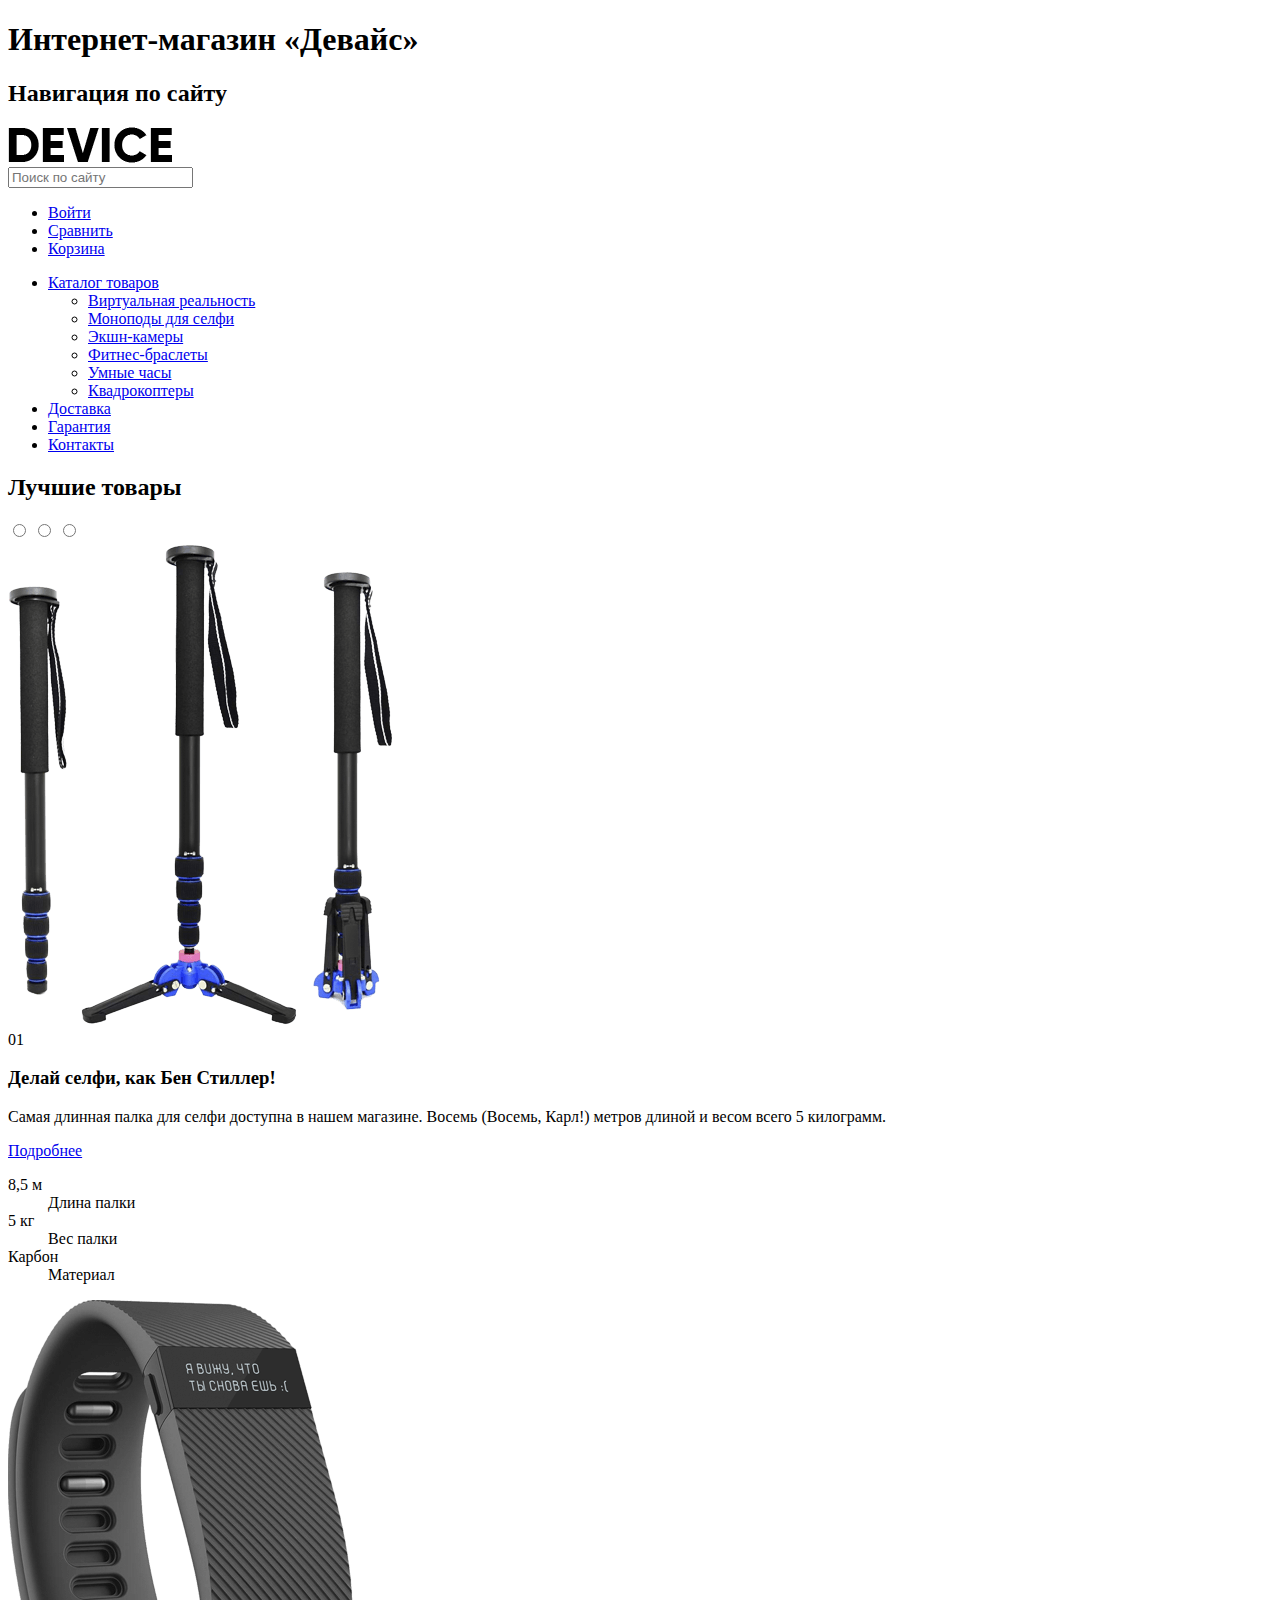
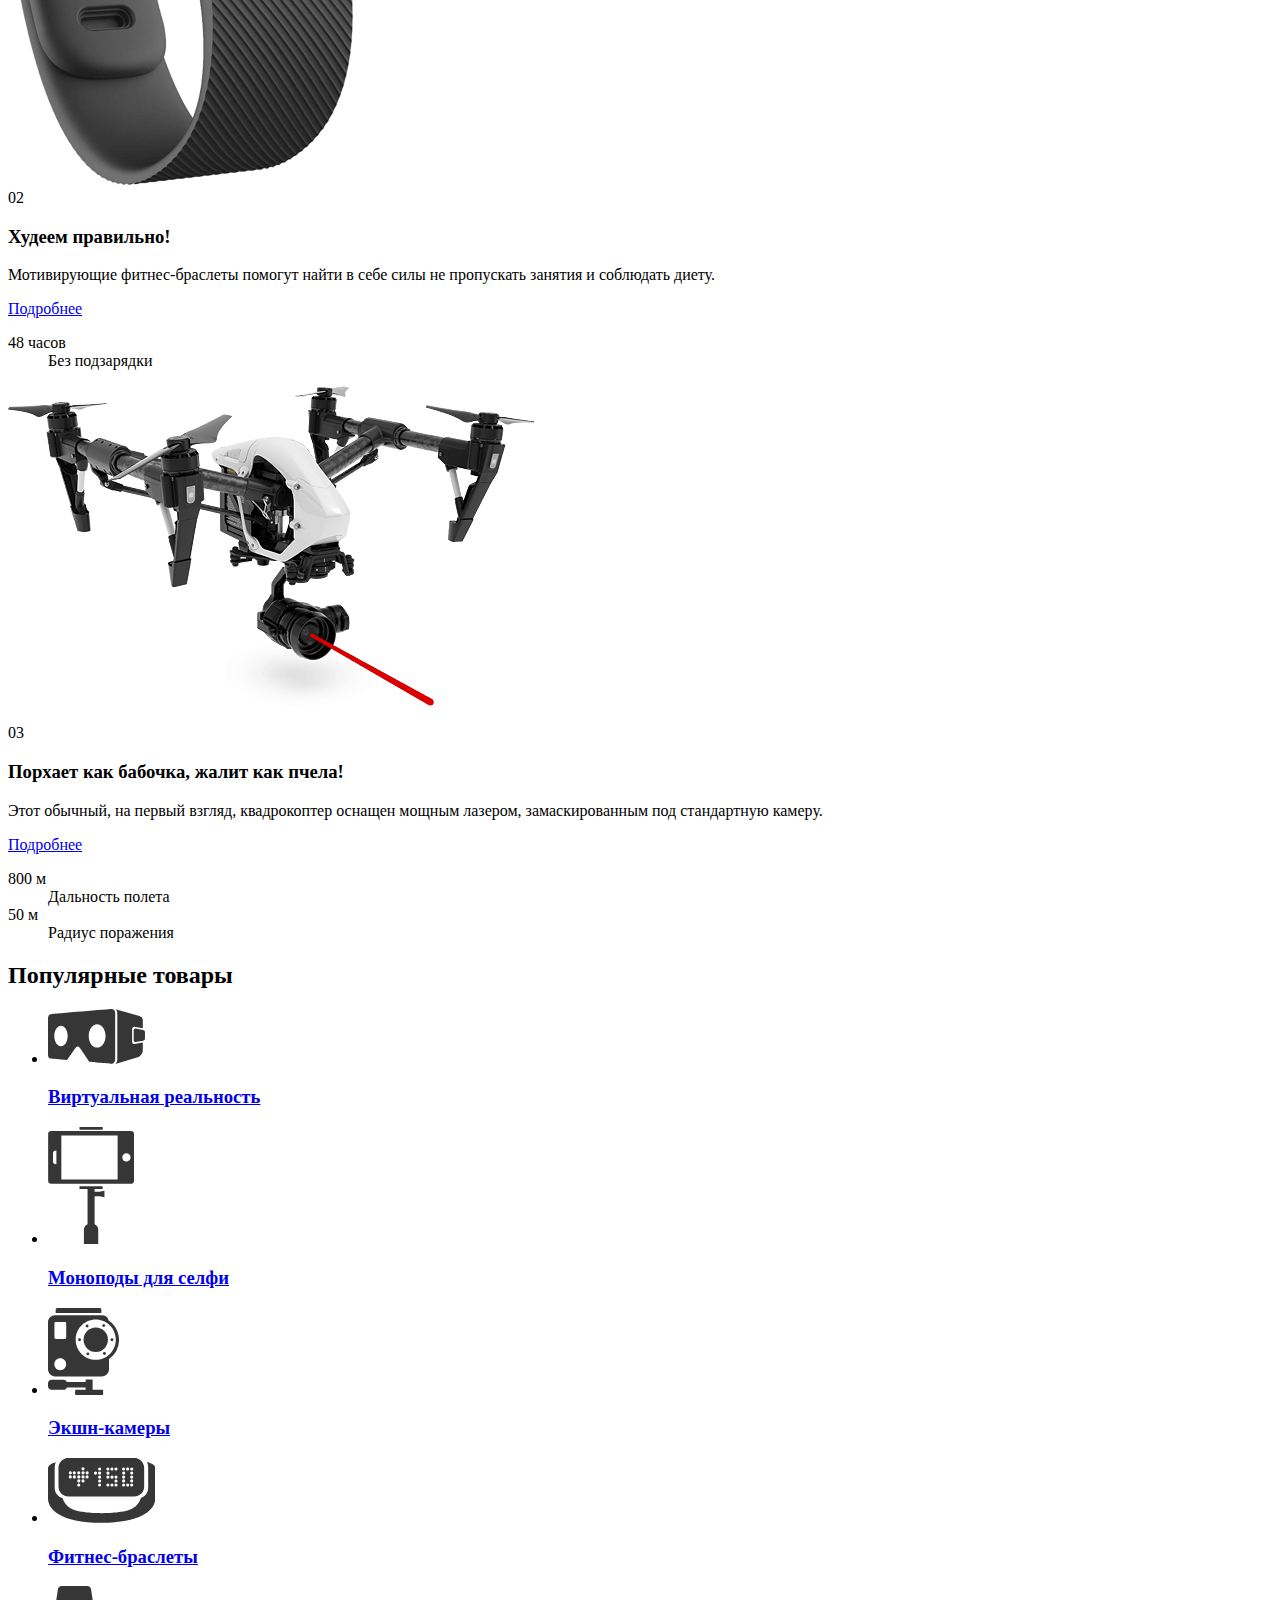
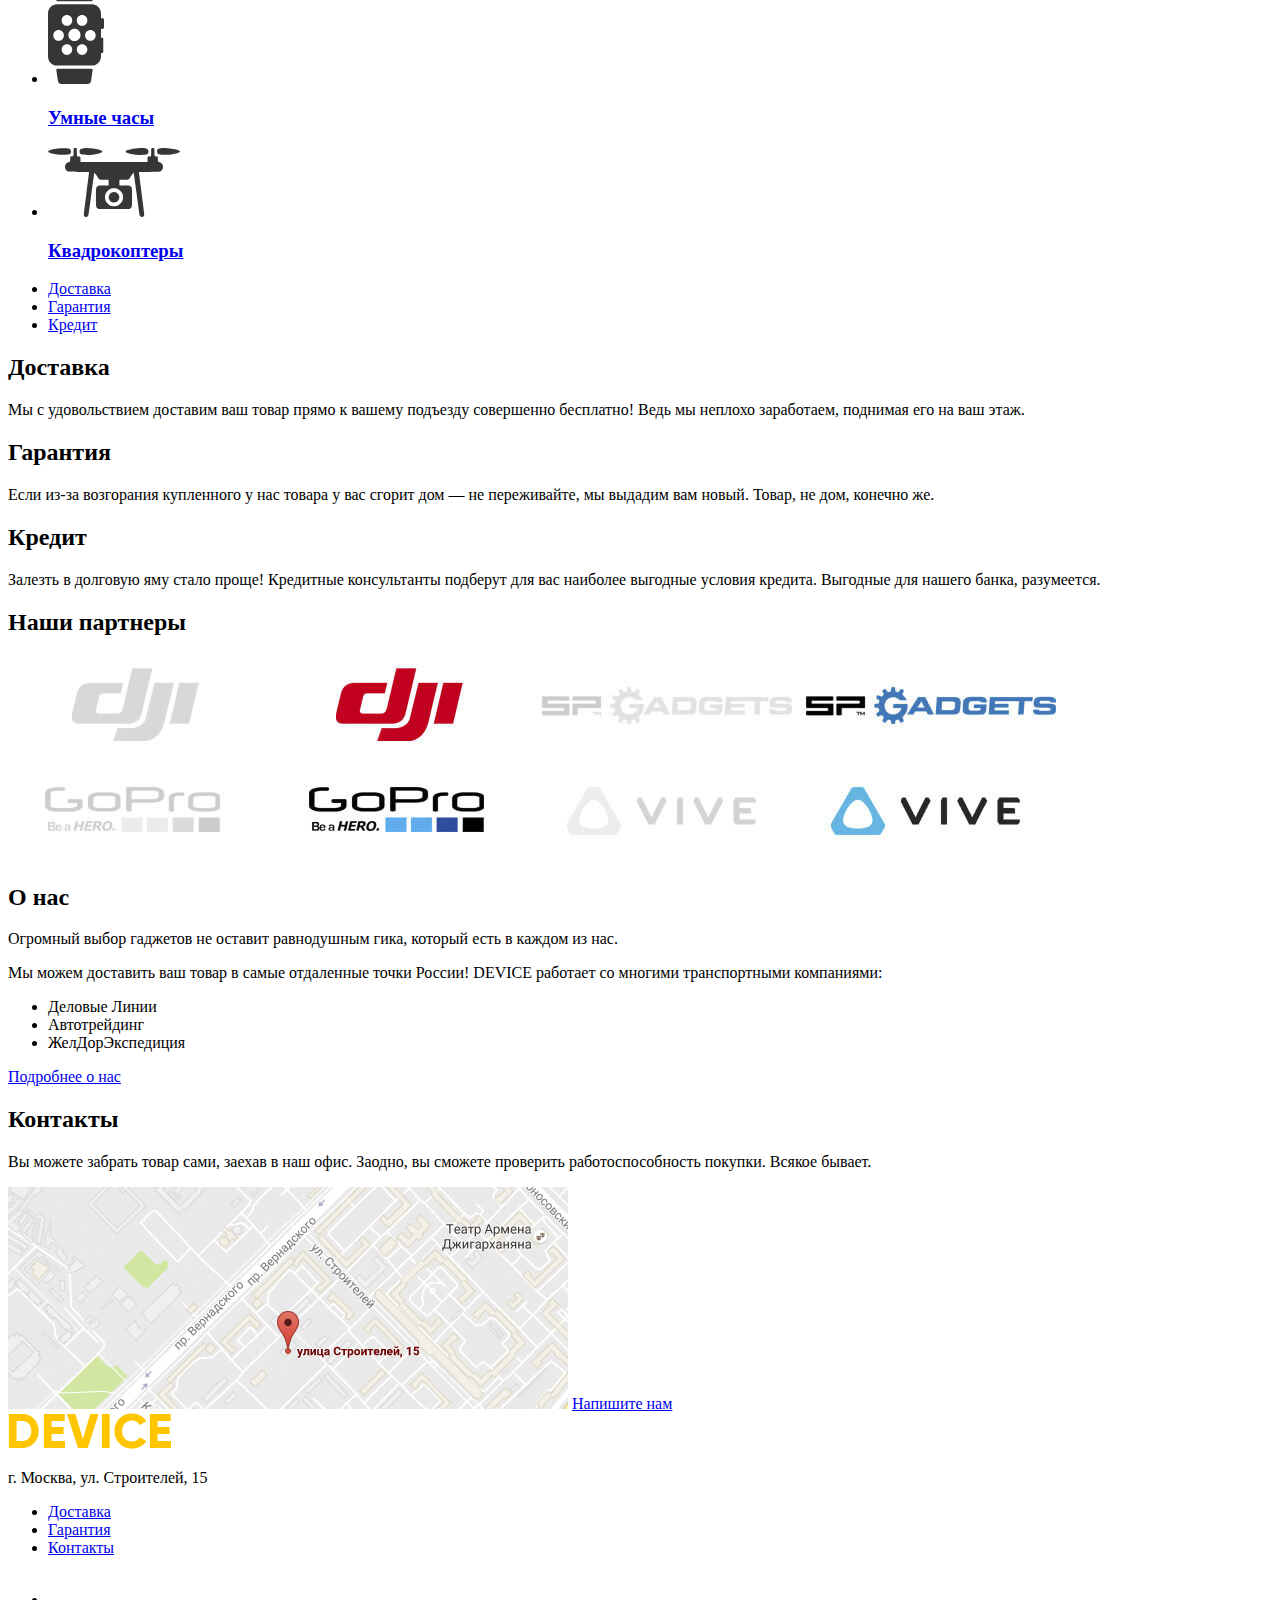
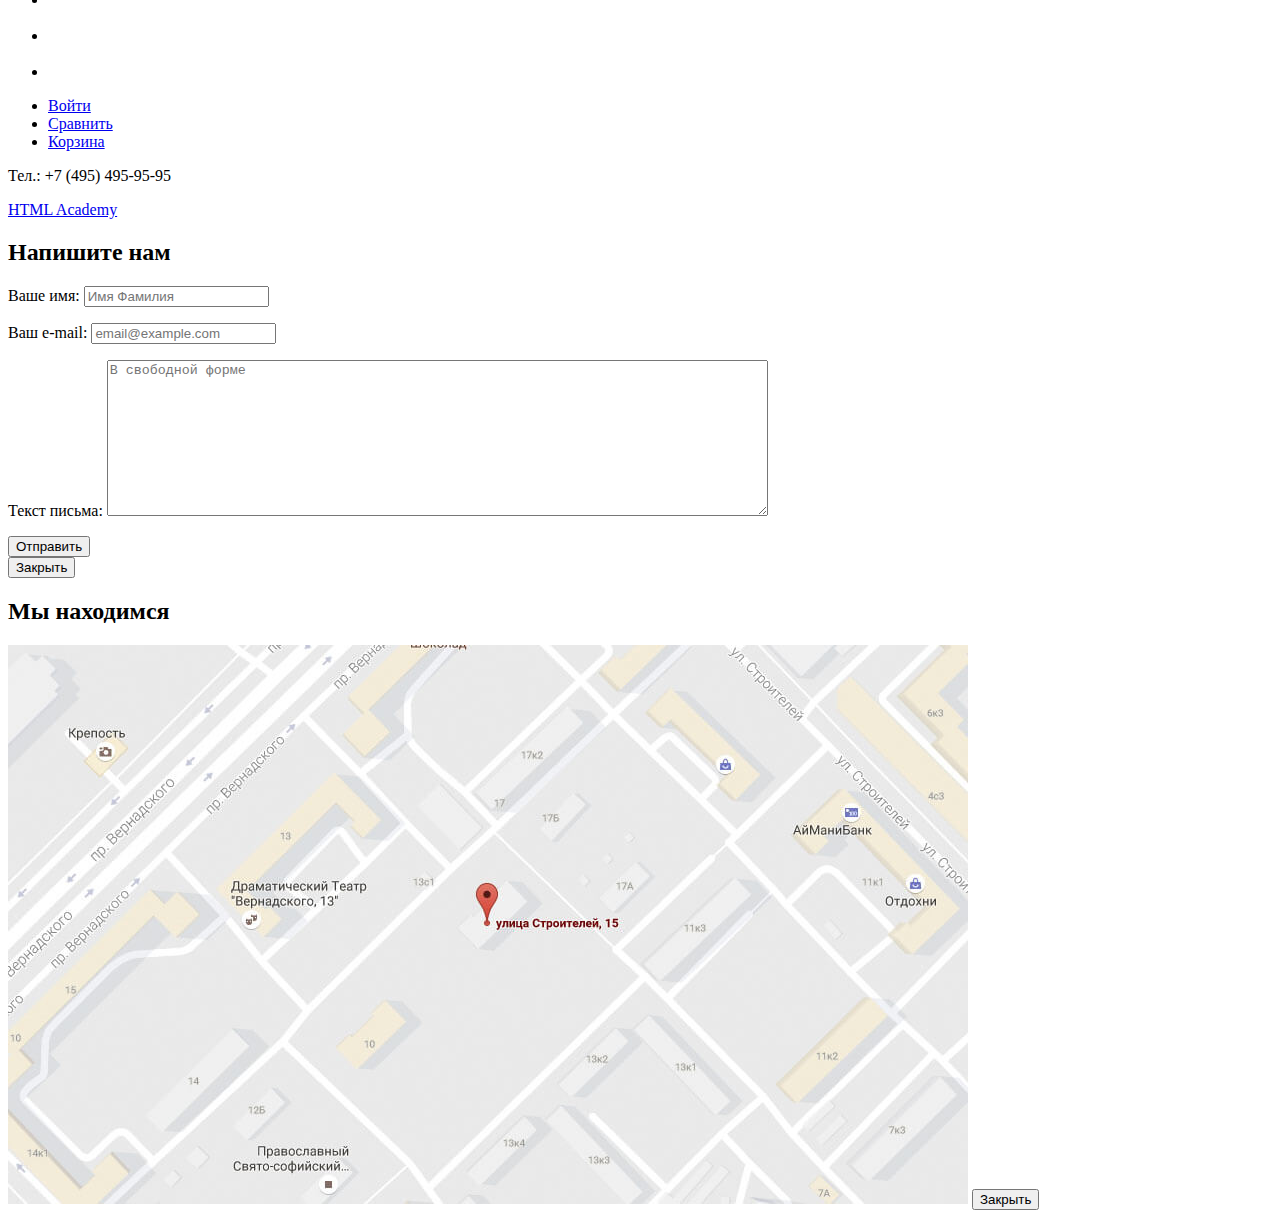
==== index.html @ f514e810 "9" ====
<!DOCTYPE html>
<html lang="ru">
  <head>
    <meta charset="utf-8">
    <title>Девайс</title>
  </head>
  <body>
    <h1 class="visually-hidden">Интернет-магазин «Девайс»</h1>
    <header class="main-header">
      <nav class="main-navigation">
        <h2 class="visually-hidden">Навигация по сайту</h2>
        <img src="img/logo.png" alt="logo «Device»" width="164" height="36">
        <form action="https://echo.htmlacademy.ru" method="get">
          <input class="search-input" type="search" placeholder="Поиск по сайту" aria-label="search">
        </form>
        <ul class="user-menu">
          <li><a href="#">Войти</a></li>
          <li><a href="#">Сравнить</a></li>
          <li><a href="#">Корзина</a></li>
        </ul>
        <ul class="site-navigation">
          <li><a href="#">Каталог товаров</a>
            <ul>
              <li><a href="#">Виртуальная реальность</a></li>
              <li><a href="#">Моноподы для селфи</a></li>
              <li><a href="#">Экшн-камеры</a></li>
              <li><a href="#">Фитнес-браслеты</a></li>
              <li><a href="#">Умные часы</a></li>
              <li><a href="#">Квадрокоптеры</a></li>
            </ul>
          </li>
          <li><a href="#">Доставка</a></li>
          <li><a href="#">Гарантия</a></li>
          <li><a href="#">Контакты</a></li>
        </ul>
      </nav>
    </header>
    <main>
      <section class="slider-content">
        <h2 class="visually-hidden">Лучшие товары</h2>
        <div class="slider">
          <input type="radio" id="btn-1" name="toggle">
          <input type="radio" id="btn-2" name="toggle">
          <input type="radio" id="btn-3" name="toggle">
        </div>
        <div class="slider-controls">
          <label for="btn-1"></label>
          <label for="btn-2"></label>
          <label for="btn-3"></label>
        </div>
        <div class="first-slider">
          <div class="picture">
            <img src="img/slider-1.png" alt="selfie stick" width="384" height="486">
          </div>
          <div class="description">
            <span>01</span>
            <h3>Делай селфи, как Бен Стиллер!</h3>
            <p>
              Самая длинная палка для селфи доступна в нашем магазине.
              Восемь (Восемь, Карл!) метров длиной и весом всего 5 килограмм.
            </p>
            <a href="#" class="btn">Подробнее</a>
            <dl>
              <dt>8,5 м</dt>
              <dd>Длина палки</dd>
              <dt>5 кг</dt>
              <dd>Вес палки</dd>
              <dt>Карбон</dt>
              <dd>Материал</dd>
            </dl>
          </div>
        </div>
        <div class="second-slider">
          <div class="picture">
            <img src="img/slider-2.png" alt="smart bracelet" width="345" height="485">
          </div>
          <div class="description">
            <span>02</span>
            <h3>Худеем правильно!</h3>
            <p>
              Мотивирующие фитнес-браслеты помогут найти в себе силы 
              не пропускать занятия и соблюдать диету.
            </p>
            <a href="#" class="btn">Подробнее</a>
            <dl>
              <dt>48 часов</dt>
              <dd>Без подзарядки</dd>
            </dl>
          </div>
        </div>
        <div class="third-slider">
          <div class="picture">
            <img src="img/slider-3.png" alt="laser drone" width="526" height="334">
          </div>
          <div class="description">
            <span>03</span>
            <h3>Порхает как бабочка, жалит как пчела!</h3>
            <p>
              Этот обычный, на первый взгляд, квадрокоптер оснащен 
              мощным лазером, замаскированным под стандартную камеру.
            </p>
            <a href="#" class="btn">Подробнее</a>
            <dl>
              <dt>800 м</dt>
              <dd>Дальность полета</dd>
              <dt>50 м</dt>
              <dd>Радиус поражения</dd>
            </dl>
          </div>
        </div>
      </section>
      <section class="popular">
        <h2 class="visually-hidden">Популярные товары</h2>
        <ul>
          <li>
            <a href="#">
              <div>
                <img src="img/popular-1.svg" alt="VRglasses" width="97" height="55">
              </div>
              <h3>Виртуальная реальность</h3>
            </a>
          </li>
          <li>
            <a href="#">
              <div>
                <img src="img/popular-2.svg" alt="monopod" width="86" height="117">
              </div>
              <h3>Моноподы для селфи</h3>
            </a>
          </li>
          <li>
            <a href="#">
              <div>
                <img src="img/popular-3.svg" alt="cam" width="71" height="87">
              </div>
              <h3>Экшн-камеры</h3>
            </a>
          </li>
          <li>
            <a href="#">
              <div>
                <img src="img/popular-4.svg" alt="bracelet" width="107" height="65">
              </div>
              <h3>Фитнес-браслеты</h3>
            </a>
          </li>
          <li>
            <a href="#">
              <div>
                <img src="img/popular-5.svg" alt="watch" width="56" height="98">
              </div>
              <h3>Умные часы</h3>
            </a>
          </li>
          <li>
            <a href="#">
              <div>
                <img src="img/popular-6.svg" alt="drone" width="132" height="69">
              </div>
              <h3>Квадрокоптеры</h3>
            </a> 
          </li>
        </ul>
      </section>
      <section class="services">
        <ul>
          <li><a href="#" class="btn">Доставка</a></li>
          <li><a href="#" class="btn">Гарантия</a></li>
          <li><a href="#" class="btn">Кредит</a></li>
        </ul>
        <div class="delivery">
          <h2>Доставка</h2>
          <p>
            Мы с удовольствием доставим ваш товар прямо 
            к вашему подъезду совершенно бесплатно! Ведь 
            мы неплохо заработаем, поднимая его на ваш этаж.
          </p>
        </div>
        <div class="warranty">
          <h2>Гарантия</h2>
          <p>
            Если из-за возгорания купленного у нас товара 
            у вас сгорит дом — не переживайте, мы выдадим 
            вам новый. Товар, не дом, конечно же.
          </p>
        </div>
        <div class="credit">
          <h2>Кредит</h2>
          <p>
            Залезть в долговую яму стало проще! Кредитные 
            консультанты подберут для вас наиболее выгодные 
            условия кредита. Выгодные для нашего банка, разумеется.
          </p>
        </div>
      </section>
      <section class="logo">
        <h2 class="visually-hidden">Наши партнеры</h2>
        <a href="#"><img src="img/logo-1-gray.jpg" alt="logo «DJI»"></a>
        <a href="#"><img src="img/logo-1.jpg" alt="logo «DJI»"></a>
        <a href="#"><img src="img/logo-2-gray.jpg" alt="logo «SP GADGETS»"></a>
        <a href="#"><img src="img/logo-2.jpg" alt="logo «SP GADGETS»"></a>
        <a href="#"><img src="img/logo-3-gray.jpg" alt="logo «GO PRO»"></a>
        <a href="#"><img src="img/logo-3.jpg" alt="logo «GO PRO»"></a>
        <a href="#"><img src="img/logo-4-gray.jpg" alt="logo «VIVE»"></a>
        <a href="#"><img src="img/logo-4.jpg" alt="logo «VIVE»"></a>        
      </section>
      <section class="about">
        <h2>О нас</h2>
        <p>
          Огромный выбор гаджетов не оставит равнодушным гика, 
          который есть в каждом из нас.
        </p>
        <p>
          Мы можем доставить ваш товар в самые отдаленные точки 
          России! DEVICE работает со многими транспортными компаниями:
        </p>
        <ul>
          <li>Деловые Линии</li>
          <li>Автотрейдинг</li>
          <li>ЖелДорЭкспедиция</li>
        </ul>
        <a href="#">Подробнее о нас</a>
      </section>
      <section class="contact">
        <h2>Контакты</h2>
        <p>
          Вы можете забрать товар сами, заехав в наш офис. Заодно, вы 
          сможете проверить работоспособность покупки. Всякое бывает.
        </p>
        <img src="img/map.jpg" alt="map" width="560" height="222" longdesc="#map-longdesc">
        <a href="#">Напишите нам</a>
      </section>   
    </main>
    <footer class="main-footer">
      <div class="right">
        <img src="img/logo-1.png" alt="logo «DEVICE»">
        <p id="map-longdesc">г. Москва, ул. Строителей, 15</p>
      </div>
      <div class="center">
        <ul>
          <li><a href="#">Доставка</a></li>
          <li><a href="#">Гарантия</a></li>
          <li><a href="#">Контакты</a></li>
        </ul>
        <ul>
          <li><a href="#"><img src="img/fb.svg" alt="facebook"></a></li>
          <li><a href="#"><img src="img/instagram.svg" alt="instagram"></a></li>
          <li><a href="#"><img src="img/twitter.svg" alt="twitter"></a></li>
        </ul>
      </div>
      <div class="left">
        <ul class="user-menu">
          <li><a href="#">Войти</a></li>
          <li><a href="#">Сравнить</a></li>
          <li><a href="#">Корзина</a></li>
        </ul>
        <p>Тел.: +7 (495) 495-95-95</p>
        <a rel="noopener" href="https://htmlacademy.ru/intensive/htmlcss"  target="_blank">
          HTML Academy
        </a>
      </div>
    </footer>

    <section class="modal write-us">
      <h2 class="visually-hidden">Напишите нам</h2>
      <form action="https://echo.htmlacademy.ru">
        <p>
          <label for="name">Ваше имя:</label>
          <input type="text" id="name" name="name" placeholder="Имя Фамилия">
        </p>
        <p>
          <label for="mail">Ваш e-mail:</label>
          <input type="email" id="mail" name="mail" placeholder="email@example.com">
        </p>
        <p>
          <label for="letter">Текст письма:</label>
          <textarea name="letter" id="letter" cols="80" rows="10" placeholder="В свободной форме"></textarea>
        </p>
        <button class="btn" type="submit">Отправить</button>
      </form>
      <button class="modal-close" type="button">Закрыть</button>
    </section>

    <section class="modal map">
      <h2 class="visually-hidden">Мы находимся</h2>
      <img src="img/map-big.jpg" alt="big map" longdesc="#map-longdesc">
      <button class="modal-close" type="button">Закрыть</button>
    </section>
  </body>
</html>
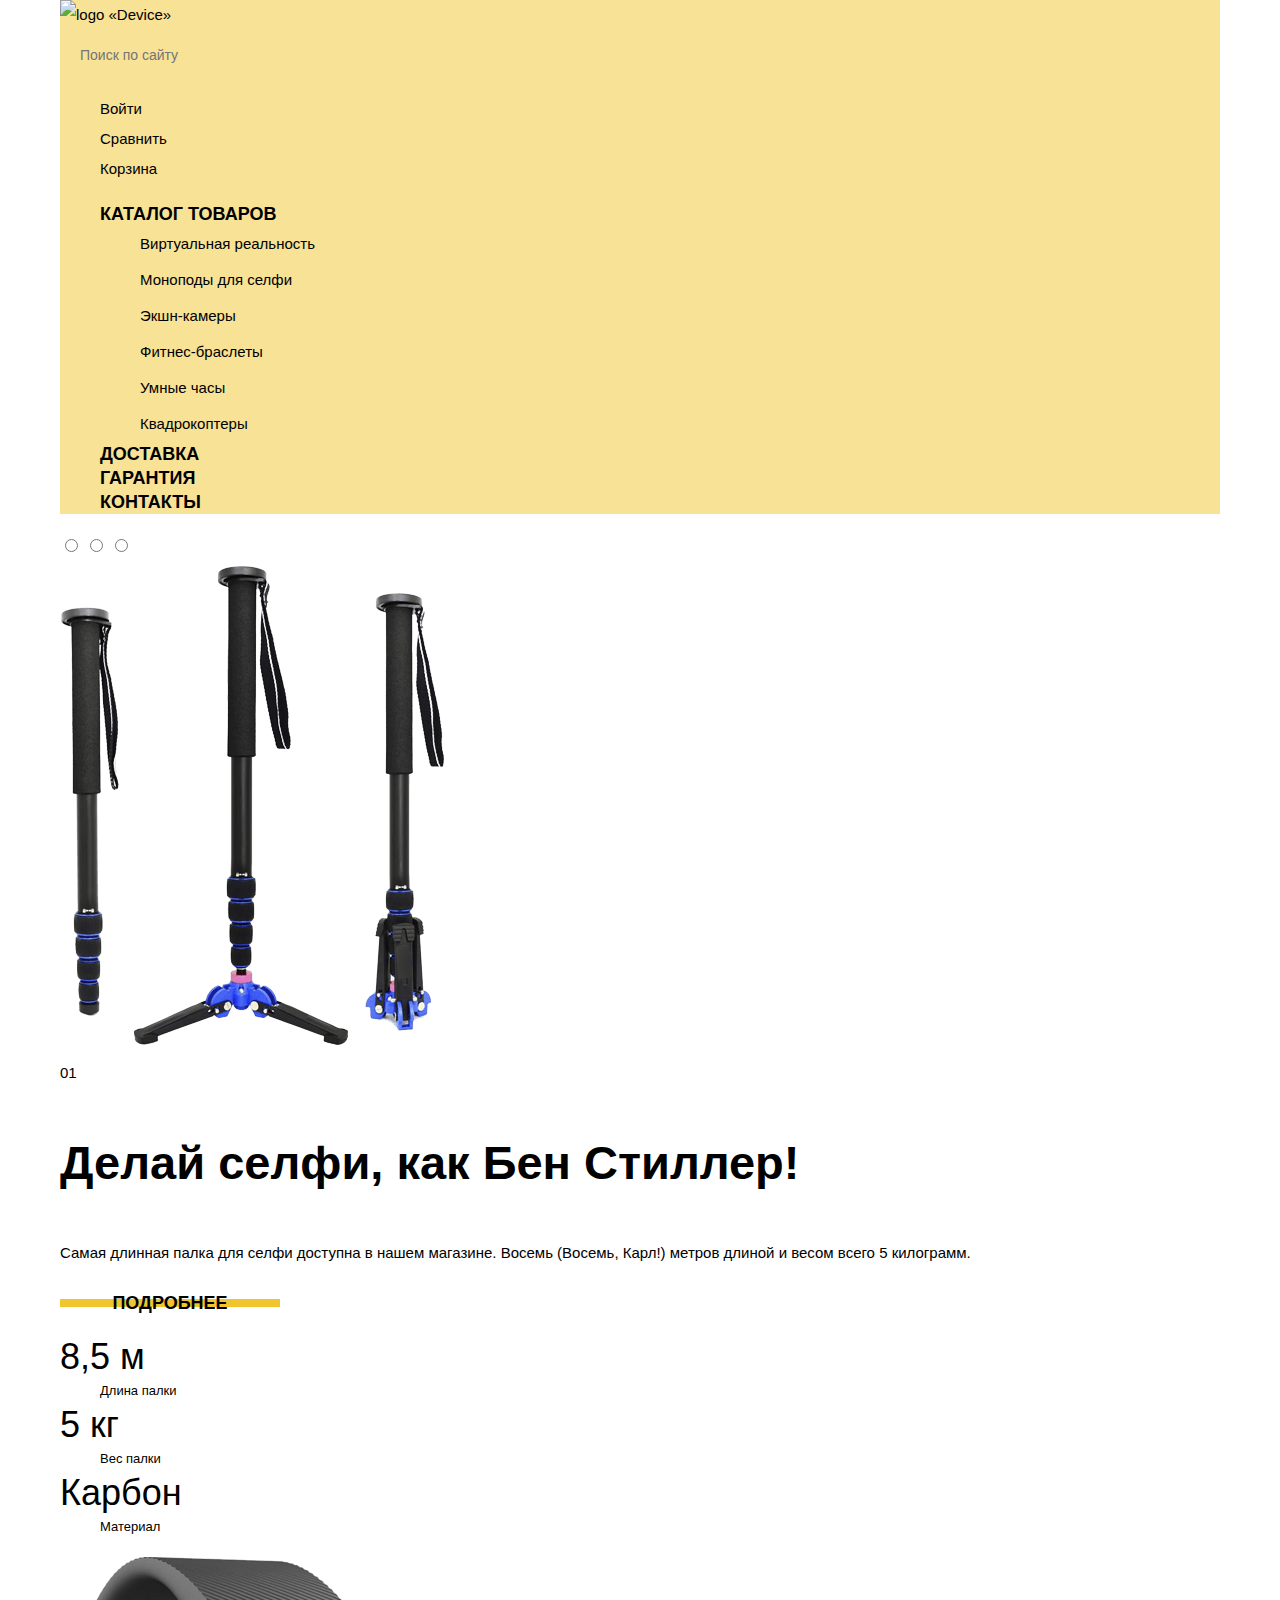
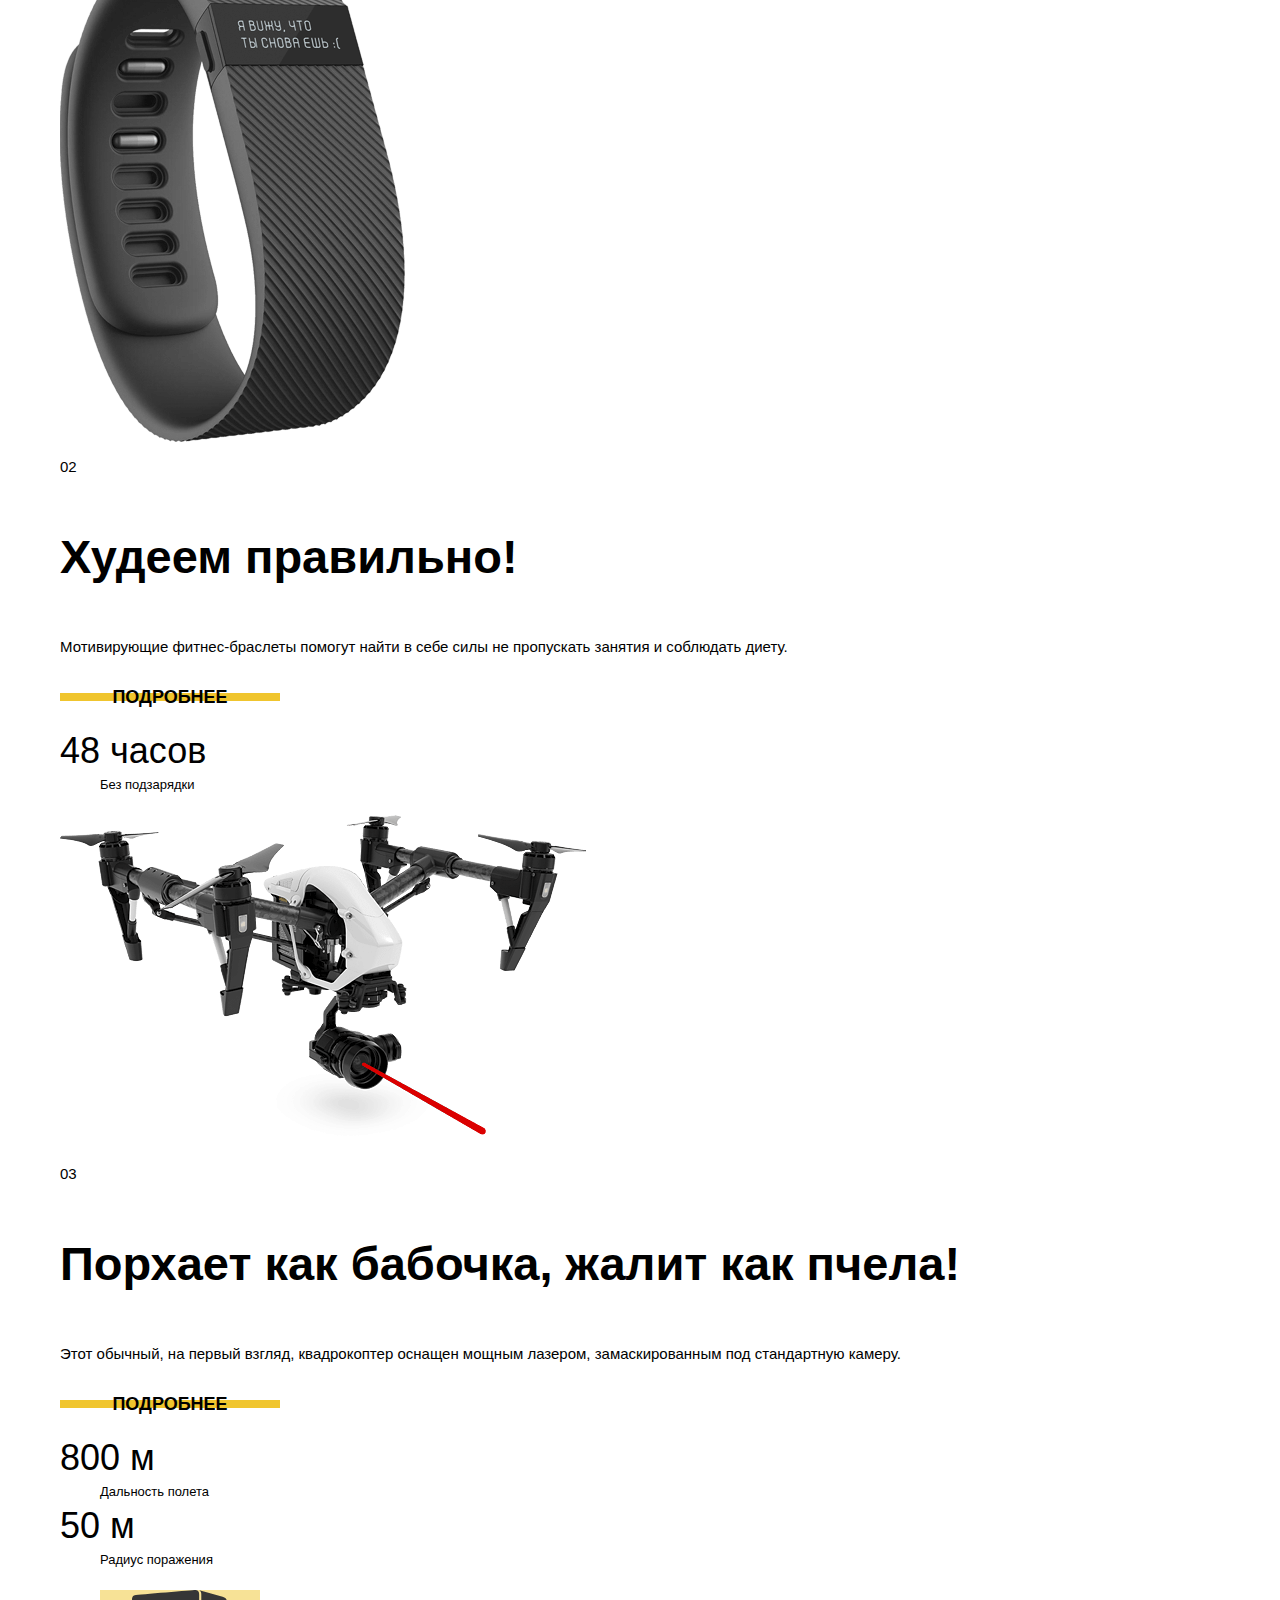
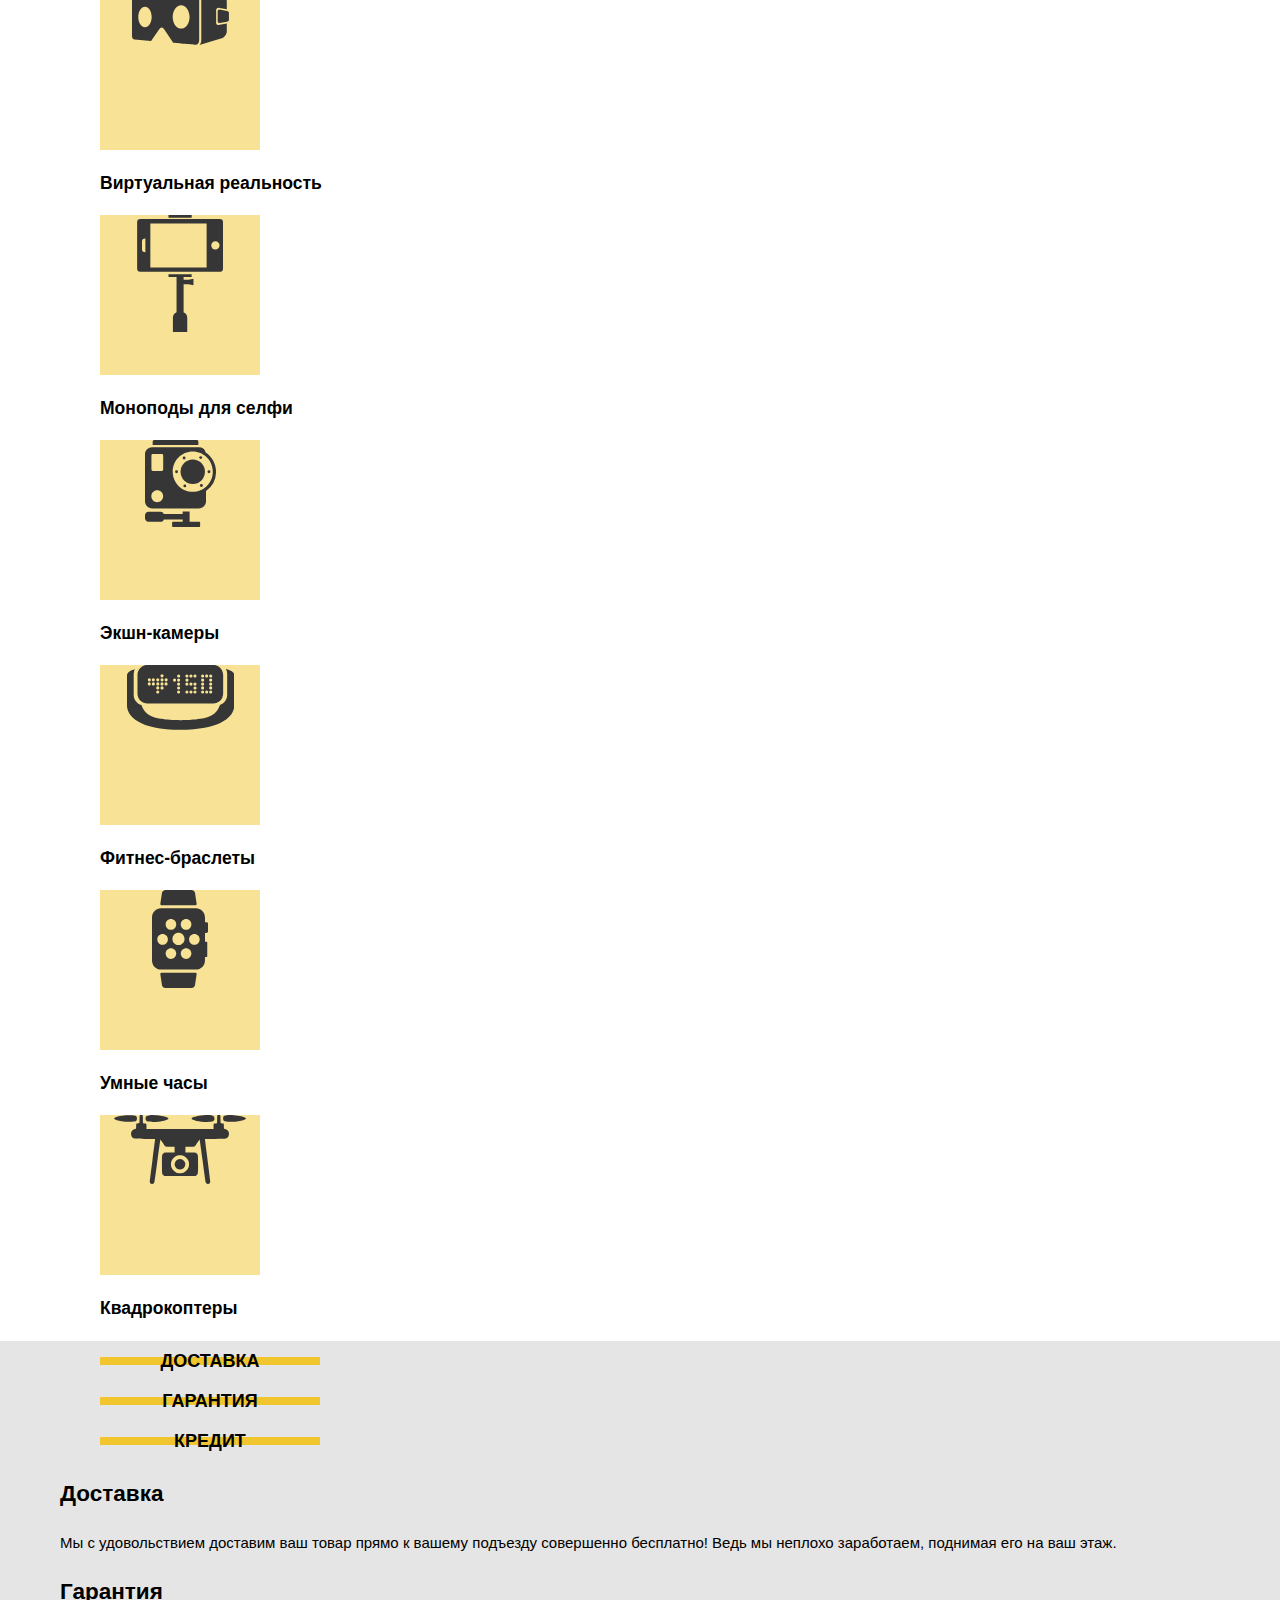
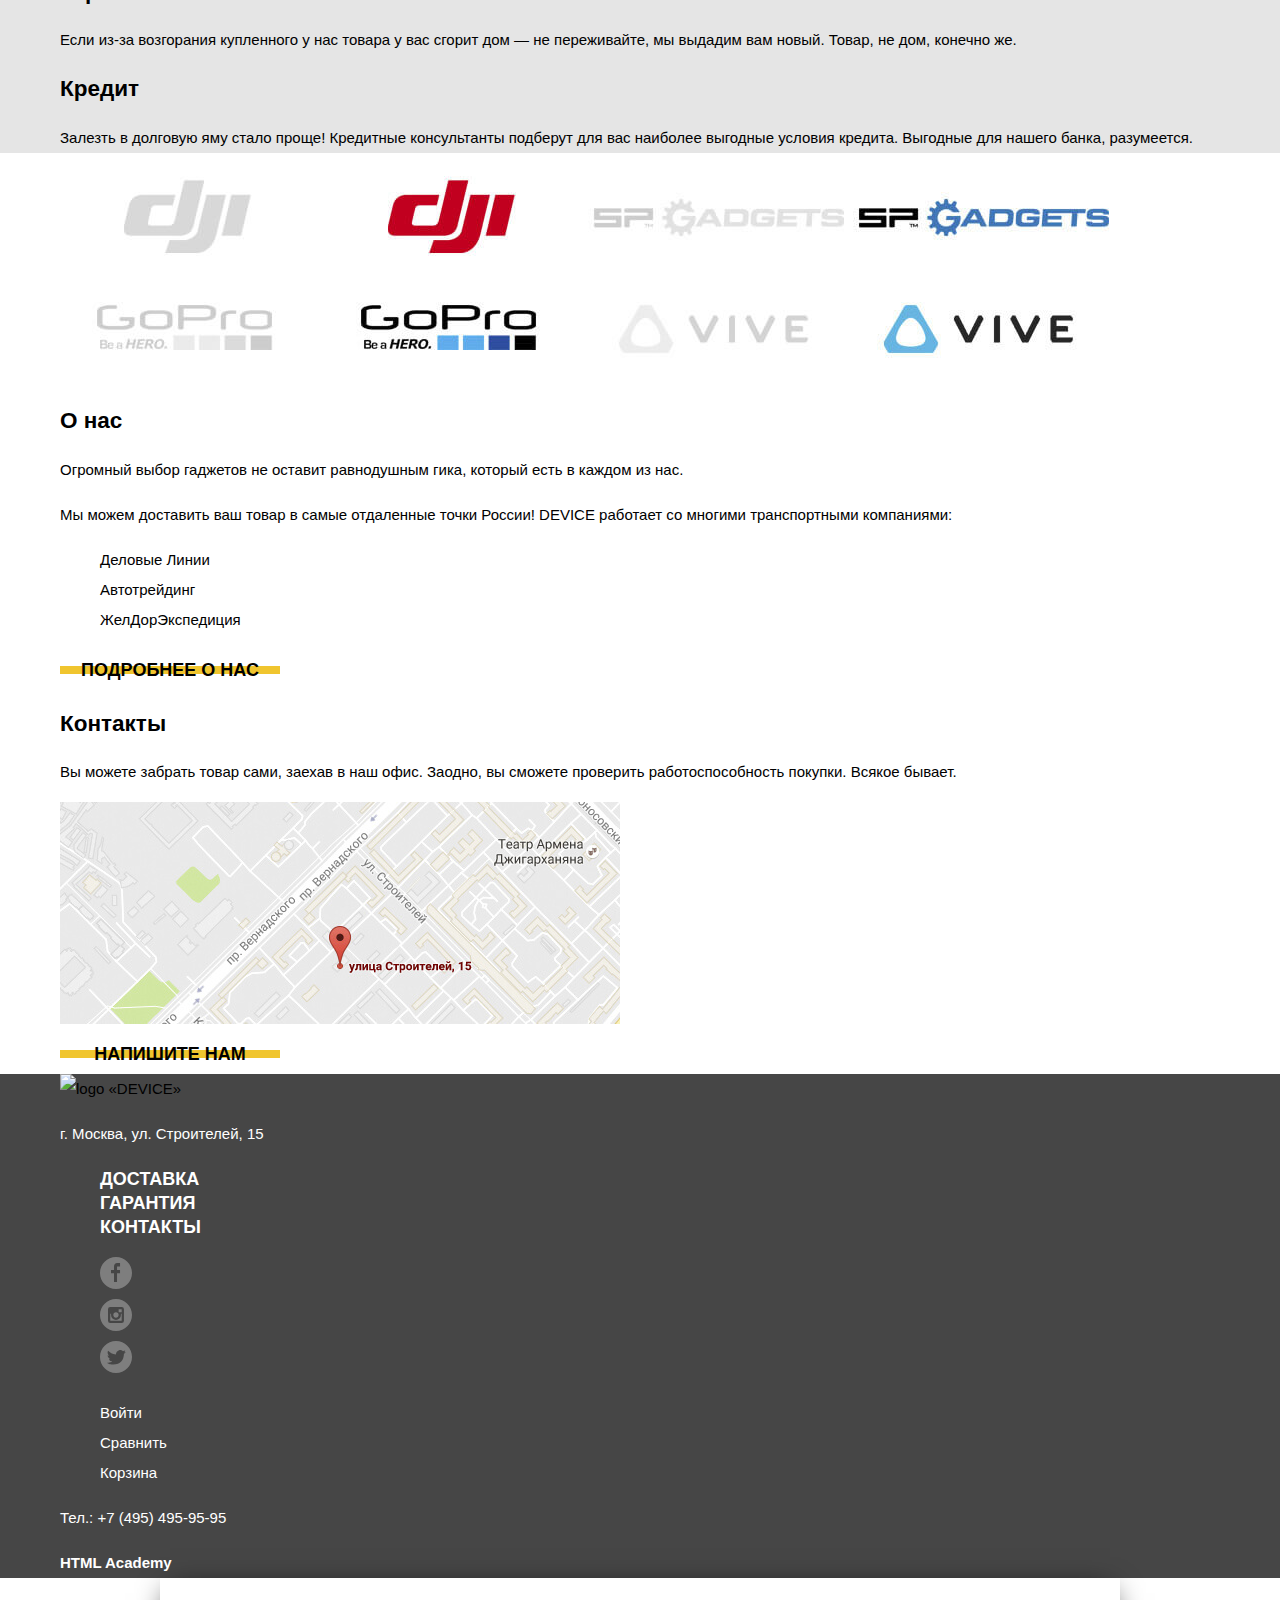
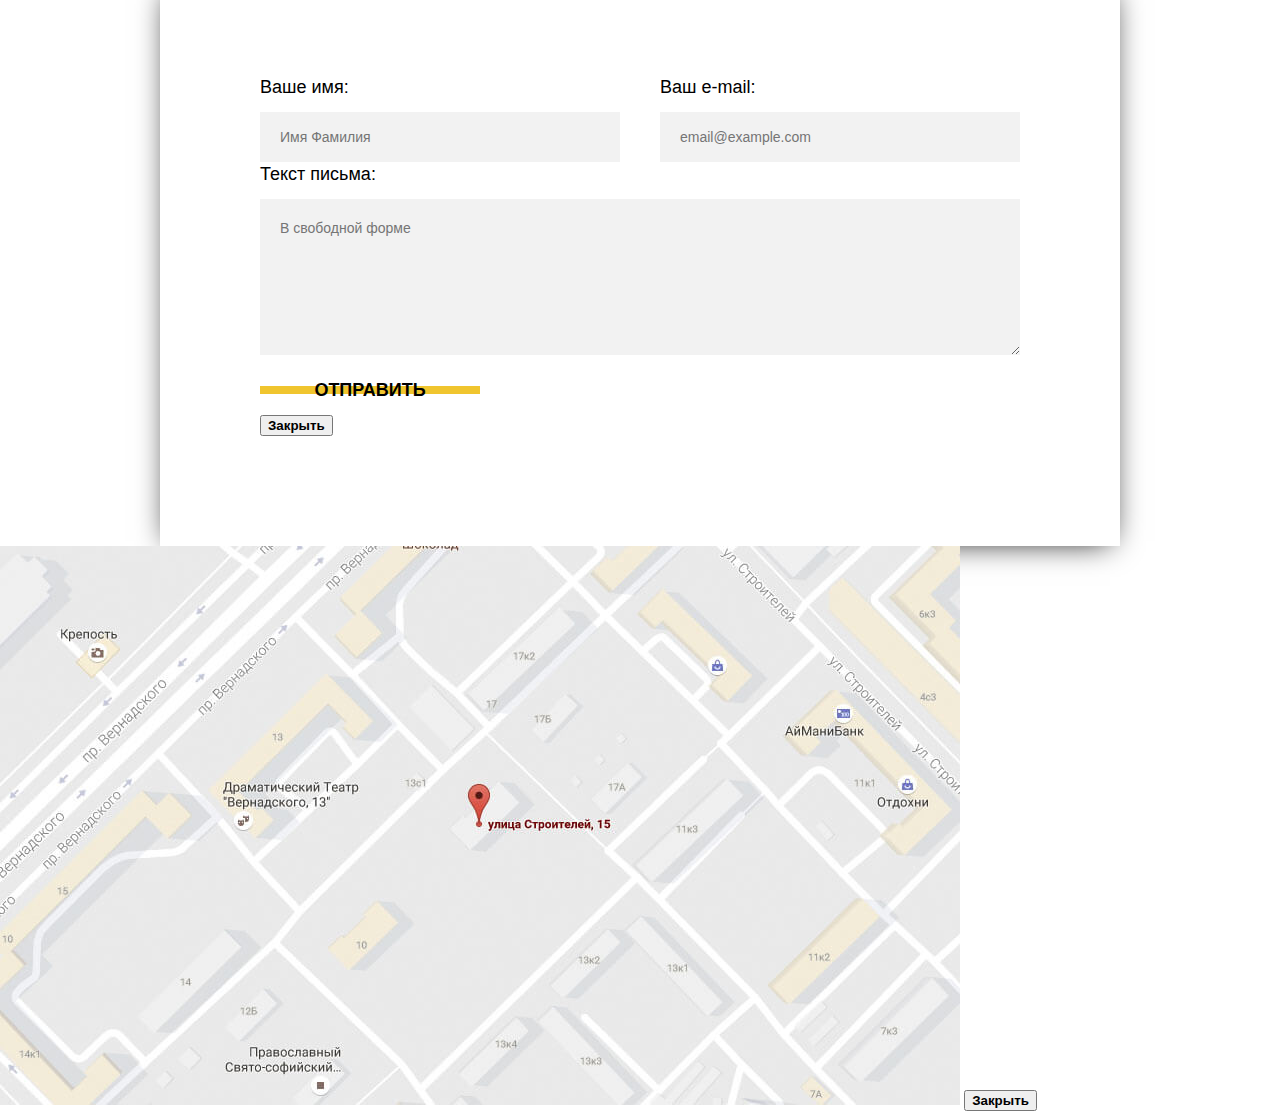
==== commit 78f0d3c7: "11" ====
--- a/index.html
+++ b/index.html
@@ -3,13 +3,15 @@
   <head>
     <meta charset="utf-8">
     <title>Девайс</title>
+    <link rel="stylesheet" href="css/style.css">
+    <link rel="stylesheet" href="css/normalize.css">
   </head>
   <body>
     <h1 class="visually-hidden">Интернет-магазин «Девайс»</h1>
-    <header class="main-header">
+    <header class="main-header container">
       <nav class="main-navigation">
         <h2 class="visually-hidden">Навигация по сайту</h2>
-        <img src="img/logo.png" alt="logo «Device»" width="164" height="36">
+        <img src="img/logo.svg" alt="logo «Device»" width="164" height="36">
         <form action="https://echo.htmlacademy.ru" method="get">
           <input class="search-input" type="search" placeholder="Поиск по сайту" aria-label="search">
         </form>
@@ -20,9 +22,9 @@
         </ul>
         <ul class="site-navigation">
           <li><a href="#">Каталог товаров</a>
-            <ul>
+            <ul class="sub-categories">
               <li><a href="#">Виртуальная реальность</a></li>
-              <li><a href="#">Моноподы для селфи</a></li>
+              <li><a href="catalog.html">Моноподы для селфи</a></li>
               <li><a href="#">Экшн-камеры</a></li>
               <li><a href="#">Фитнес-браслеты</a></li>
               <li><a href="#">Умные часы</a></li>
@@ -36,7 +38,7 @@
       </nav>
     </header>
     <main>
-      <section class="slider-content">
+      <section class="slider-content container">
         <h2 class="visually-hidden">Лучшие товары</h2>
         <div class="slider">
           <input type="radio" id="btn-1" name="toggle">
@@ -54,7 +56,7 @@
           </div>
           <div class="description">
             <span>01</span>
-            <h3>Делай селфи, как Бен Стиллер!</h3>
+            <h3 class="slider-title">Делай селфи, как Бен Стиллер!</h3>
             <p>
               Самая длинная палка для селфи доступна в нашем магазине.
               Восемь (Восемь, Карл!) метров длиной и весом всего 5 килограмм.
@@ -76,7 +78,7 @@
           </div>
           <div class="description">
             <span>02</span>
-            <h3>Худеем правильно!</h3>
+            <h3 class="slider-title">Худеем правильно!</h3>
             <p>
               Мотивирующие фитнес-браслеты помогут найти в себе силы 
               не пропускать занятия и соблюдать диету.
@@ -94,7 +96,7 @@
           </div>
           <div class="description">
             <span>03</span>
-            <h3>Порхает как бабочка, жалит как пчела!</h3>
+            <h3 class="slider-title">Порхает как бабочка, жалит как пчела!</h3>
             <p>
               Этот обычный, на первый взгляд, квадрокоптер оснащен 
               мощным лазером, замаскированным под стандартную камеру.
@@ -109,52 +111,52 @@
           </div>
         </div>
       </section>
-      <section class="popular">
+      <section class="popular container">
         <h2 class="visually-hidden">Популярные товары</h2>
         <ul>
           <li>
-            <a href="#">
-              <div>
+            <a class="popular-item" href="#">
+              <div class="img-container">
                 <img src="img/popular-1.svg" alt="VRglasses" width="97" height="55">
               </div>
               <h3>Виртуальная реальность</h3>
             </a>
           </li>
           <li>
-            <a href="#">
-              <div>
+            <a class="popular-item" href="catalog.html">
+              <div class="img-container">
                 <img src="img/popular-2.svg" alt="monopod" width="86" height="117">
               </div>
               <h3>Моноподы для селфи</h3>
             </a>
           </li>
           <li>
-            <a href="#">
-              <div>
+            <a class="popular-item" href="#">
+              <div class="img-container">
                 <img src="img/popular-3.svg" alt="cam" width="71" height="87">
               </div>
               <h3>Экшн-камеры</h3>
             </a>
           </li>
           <li>
-            <a href="#">
-              <div>
+            <a class="popular-item" href="#">
+              <div class="img-container">
                 <img src="img/popular-4.svg" alt="bracelet" width="107" height="65">
               </div>
               <h3>Фитнес-браслеты</h3>
             </a>
           </li>
           <li>
-            <a href="#">
-              <div>
+            <a class="popular-item" href="#">
+              <div class="img-container">
                 <img src="img/popular-5.svg" alt="watch" width="56" height="98">
               </div>
               <h3>Умные часы</h3>
             </a>
           </li>
           <li>
-            <a href="#">
-              <div>
+            <a class="popular-item" href="#">
+              <div class="img-container">
                 <img src="img/popular-6.svg" alt="drone" width="132" height="69">
               </div>
               <h3>Квадрокоптеры</h3>
@@ -163,37 +165,39 @@
         </ul>
       </section>
       <section class="services">
-        <ul>
-          <li><a href="#" class="btn">Доставка</a></li>
-          <li><a href="#" class="btn">Гарантия</a></li>
-          <li><a href="#" class="btn">Кредит</a></li>
-        </ul>
-        <div class="delivery">
-          <h2>Доставка</h2>
-          <p>
-            Мы с удовольствием доставим ваш товар прямо 
-            к вашему подъезду совершенно бесплатно! Ведь 
-            мы неплохо заработаем, поднимая его на ваш этаж.
-          </p>
-        </div>
-        <div class="warranty">
-          <h2>Гарантия</h2>
-          <p>
-            Если из-за возгорания купленного у нас товара 
-            у вас сгорит дом — не переживайте, мы выдадим 
-            вам новый. Товар, не дом, конечно же.
-          </p>
-        </div>
-        <div class="credit">
-          <h2>Кредит</h2>
-          <p>
-            Залезть в долговую яму стало проще! Кредитные 
-            консультанты подберут для вас наиболее выгодные 
-            условия кредита. Выгодные для нашего банка, разумеется.
-          </p>
-        </div>
-      </section>
-      <section class="logo">
+        <div class="container">
+          <ul>
+            <li><a href="#" class="btn">Доставка</a></li>
+            <li><a href="#" class="btn">Гарантия</a></li>
+            <li><a href="#" class="btn">Кредит</a></li>
+          </ul>
+          <div class="delivery">
+            <h2>Доставка</h2>
+            <p>
+              Мы с удовольствием доставим ваш товар прямо 
+              к вашему подъезду совершенно бесплатно! Ведь 
+              мы неплохо заработаем, поднимая его на ваш этаж.
+            </p>
+          </div>
+          <div class="warranty">
+            <h2>Гарантия</h2>
+            <p>
+              Если из-за возгорания купленного у нас товара 
+              у вас сгорит дом — не переживайте, мы выдадим 
+              вам новый. Товар, не дом, конечно же.
+            </p>
+          </div>
+          <div class="credit">
+            <h2>Кредит</h2>
+            <p>
+              Залезть в долговую яму стало проще! Кредитные 
+              консультанты подберут для вас наиболее выгодные 
+              условия кредита. Выгодные для нашего банка, разумеется.
+            </p>
+          </div>
+        </div>
+      </section>
+      <section class="logo container">
         <h2 class="visually-hidden">Наши партнеры</h2>
         <a href="#"><img src="img/logo-1-gray.jpg" alt="logo «DJI»"></a>
         <a href="#"><img src="img/logo-1.jpg" alt="logo «DJI»"></a>
@@ -204,7 +208,7 @@
         <a href="#"><img src="img/logo-4-gray.jpg" alt="logo «VIVE»"></a>
         <a href="#"><img src="img/logo-4.jpg" alt="logo «VIVE»"></a>        
       </section>
-      <section class="about">
+      <section class="about container">
         <h2>О нас</h2>
         <p>
           Огромный выбор гаджетов не оставит равнодушным гика, 
@@ -219,60 +223,62 @@
           <li>Автотрейдинг</li>
           <li>ЖелДорЭкспедиция</li>
         </ul>
-        <a href="#">Подробнее о нас</a>
-      </section>
-      <section class="contact">
+        <a href="#" class="btn">Подробнее о нас</a>
+      </section>
+      <section class="contact container">
         <h2>Контакты</h2>
         <p>
           Вы можете забрать товар сами, заехав в наш офис. Заодно, вы 
           сможете проверить работоспособность покупки. Всякое бывает.
         </p>
         <img src="img/map.jpg" alt="map" width="560" height="222" longdesc="#map-longdesc">
-        <a href="#">Напишите нам</a>
+        <a href="#" class="btn">Напишите нам</a>
       </section>   
     </main>
     <footer class="main-footer">
-      <div class="right">
-        <img src="img/logo-1.png" alt="logo «DEVICE»">
-        <p id="map-longdesc">г. Москва, ул. Строителей, 15</p>
-      </div>
-      <div class="center">
-        <ul>
-          <li><a href="#">Доставка</a></li>
-          <li><a href="#">Гарантия</a></li>
-          <li><a href="#">Контакты</a></li>
-        </ul>
-        <ul>
-          <li><a href="#"><img src="img/fb.svg" alt="facebook"></a></li>
-          <li><a href="#"><img src="img/instagram.svg" alt="instagram"></a></li>
-          <li><a href="#"><img src="img/twitter.svg" alt="twitter"></a></li>
-        </ul>
-      </div>
-      <div class="left">
-        <ul class="user-menu">
-          <li><a href="#">Войти</a></li>
-          <li><a href="#">Сравнить</a></li>
-          <li><a href="#">Корзина</a></li>
-        </ul>
-        <p>Тел.: +7 (495) 495-95-95</p>
-        <a rel="noopener" href="https://htmlacademy.ru/intensive/htmlcss"  target="_blank">
-          HTML Academy
-        </a>
+      <div class="container">
+        <div class="right">
+          <img src="img/logo-1.svg" alt="logo «DEVICE»">
+          <p id="map-longdesc">г. Москва, ул. Строителей, 15</p>
+        </div>
+        <div class="center">
+          <ul class="site-navigation">
+            <li><a href="#">Доставка</a></li>
+            <li><a href="#">Гарантия</a></li>
+            <li><a href="#">Контакты</a></li>
+          </ul>
+          <ul>
+            <li><a class="social-button" href="#"><img src="img/fb.svg" alt="facebook"></a></li>
+            <li><a class="social-button" href="#"><img src="img/instagram.svg" alt="instagram"></a></li>
+            <li><a class="social-button" href="#"><img src="img/twitter.svg" alt="twitter"></a></li>
+          </ul>
+        </div>
+        <div class="left">
+          <ul class="user-menu">
+            <li><a href="#">Войти</a></li>
+            <li><a href="#">Сравнить</a></li>
+            <li><a href="#">Корзина</a></li>
+          </ul>
+          <p>Тел.: +7 (495) 495-95-95</p>
+          <a rel="noopener" href="https://htmlacademy.ru/intensive/htmlcss"  target="_blank">
+            HTML Academy
+          </a>
+        </div>
       </div>
     </footer>
 
     <section class="modal write-us">
       <h2 class="visually-hidden">Напишите нам</h2>
       <form action="https://echo.htmlacademy.ru">
-        <p>
+        <p class="form-align">
           <label for="name">Ваше имя:</label>
           <input type="text" id="name" name="name" placeholder="Имя Фамилия">
         </p>
-        <p>
+        <p class="form-align">
           <label for="mail">Ваш e-mail:</label>
           <input type="email" id="mail" name="mail" placeholder="email@example.com">
         </p>
-        <p>
+        <p class="form-align">
           <label for="letter">Текст письма:</label>
           <textarea name="letter" id="letter" cols="80" rows="10" placeholder="В свободной форме"></textarea>
         </p>
--- a/css/style.css
+++ b/css/style.css
@@ -0,0 +1,431 @@
+@font-face {
+    font-family: 'Gilroy ExtraBold';
+    src: url('../fonts/gilroyextrabold.woff2') format('woff2'),
+         url('../fonts/gilroyextrabold.woff') format('woff');
+    font-weight: normal;
+    font-style: normal;
+}
+
+@font-face {
+    font-family: 'Gilroy light';
+    src: url('../fonts/gilroylight.woff2') format('woff2'),
+         url('../fonts/gilroylight.woff') format('woff');
+    font-weight: normal;
+    font-style: normal;
+}
+
+@font-face {
+    font-family: 'Open Sans';
+    src: url('../fonts/opensans.woff2') format('woff2'),
+         url('../fonts/opensans.woff') format('woff');
+    font-weight: normal;
+    font-style: normal;
+}
+
+@font-face {
+    font-family: 'Open Sans Light';
+    src: url('../fonts/opensanslight.woff2') format('woff2'),
+         url('../fonts/opensanslight.woff') format('woff');
+    font-weight: normal;
+    font-style: normal;
+}
+
+body {
+    margin: 0;
+    padding: 0;
+    font-family: 'Open Sans Light', Arial, sans-serif;
+    font-size: 15px;
+    line-height: 30px;
+    color: #000000;
+    background-color: #ffffff;
+    font-weight: 300;
+}
+
+    .visually-hidden {
+        position: absolute;
+        width: 1px;
+        height: 1px;
+        margin: -1px;
+        border: 0;
+        padding: 0;
+        clip: rect(0 0 0 0);
+        overflow: hidden;
+    }
+
+    h1, h2, h3, a, button {
+        font-family: 'Gilroy ExtraBold', Arial, sans-serif;
+        font-weight: 800;
+        color: #000000;
+    }
+
+    a, button {
+        text-decoration: none;
+        cursor: pointer;
+    }
+
+    .btn {
+        font-size: 18px;
+        line-height: 24px;
+        text-transform: uppercase;
+        text-align: center;
+        display: block;
+        padding-top: 8px;
+        padding-bottom: 8px;
+        position: relative;
+        width: 220px;
+        border: none;
+        background-color: transparent;
+        overflow: hidden;
+        box-sizing: border-box;
+        z-index: 1;
+    }
+
+    .btn::before {
+        content: '';
+        height: 8px;
+        width: 220px;
+        background-color: #f0c52e;
+        position: absolute;
+        top: 16px;
+        right: 0;
+        z-index: -1;
+        transition: all 0.3s ease-in-out;
+    }
+
+    .btn:hover::before, .btn:focus::before {
+        transform: scale(7);
+    }
+
+    .btn:active {
+        color: rgba(0, 0, 0, 0.3)
+    }
+
+    ul {
+        list-style: none;
+    }
+
+    .container {
+        width: 1160px;
+        margin: 0 auto;
+    }
+
+    .main-navigation {
+        background-color: #f7e296;
+    }
+
+    .site-navigation {
+        font-family: 'Gilroy ExtraBold', Arial, sans-serif;
+        font-size: 18px;
+        line-height: 24px;
+        text-transform: uppercase;
+    }
+
+    .user-menu a {
+        font-family: 'Open Sans Light', Arial, sans-serif;
+        font-weight: 300;
+        line-height: 30px;
+    }
+
+    .user-menu a:hover, .site-navigation a:hover {
+        color: rgba(0, 0, 0, 0.6)
+    }
+
+    .user-menu a:active, .site-navigation a:active {
+        color: rgba(0, 0, 0, 0.3)
+    }
+
+    .sub-categories a {
+        font-family: 'Open Sans Light', Arial, sans-serif;
+        font-weight: 300;
+        font-size: 15px;
+        line-height: 36px;
+        text-transform: none;
+    }
+
+    .slider-title {
+        font-size: 47px;
+        line-height: 56px;
+    }
+
+    dt {
+        font-family: 'Gilroy light', Arial, sans-serif;
+        font-size: 36px;
+        line-height: 38px;
+    }
+
+    dd {
+        font-size: 13px;
+        line-height: 30px;
+    }
+
+    .img-container {
+        width: 160px;
+        height: 160px;
+        background-color: #f7e296;
+        text-align: center;
+    }
+
+    .popular-item:hover .img-container {
+        background-color: #f0c52e;
+    }
+
+    .popular-item:active img {
+        opacity: .3;
+    }
+
+    .services {
+        background-color: #e5e5e5;
+        width: 100%;
+    }
+
+    /* catalog */
+
+    .device-logo:hover {
+        opacity: .6;
+    }
+
+    .device-logo:active {
+        opacity: .3;
+    }
+
+    .main-subtitle {
+        font-family: 'Gilroy ExtraBold', Arial, sans-serif;
+        font-size: 47px;
+    }
+
+    .header-subtitle {
+        font-family: 'Gilroy ExtraBold', Arial, sans-serif;
+        font-size: 16px;
+        line-height: 24px;
+        text-transform: uppercase;
+    }
+
+    .breadcrumbs a, .breadcrumbs-current {
+        font-family: 'Open Sans Light', Arial, sans-serif;
+        font-weight: 300;
+        font-size: 15px;
+        line-height: 36px;
+        opacity: .3;
+    }
+
+    .breadcrumbs a:hover {
+        opacity: .6;
+    }
+
+    .breadcrumbs a:active {
+        opacity: .1;
+    }
+
+    .sort a {
+        font-family: 'Open Sans', Arial, sans-serif;
+        font-weight: 400;
+        font-size: 14px;
+        line-height: 18px;
+        opacity: .3;
+    }
+
+    .sort a:hover {
+        opacity: .6;
+    }
+
+    .sort a:active, .current-sort {
+        opacity: 1;
+    }
+
+    .catalog-header {
+        background-color: #ebebeb;
+    }
+
+    .sort-carets a{
+        opacity: .2;
+    }
+
+    .sort-carets a:hover{
+        opacity: .4;
+    }
+
+    .sort-carets a:active{
+        opacity: 1;
+    }
+
+    fieldset {
+        border: none;
+    }
+
+    legend {
+        font-family: 'Gilroy ExtraBold', Arial, sans-serif;
+        font-size: 18px;
+        line-height: 24px;
+    }
+
+    .filter-form label {
+        font-family: 'Open Sans Light', Arial, sans-serif;
+        font-weight: 300;
+        font-size: 14px;
+        line-height: 40px;
+    }
+
+    .compare {
+        font-family: 'Open Sans', Arial, sans-serif;
+        font-size: 13px;
+        font-weight: 400;
+        line-height: 20px;
+        background-color: transparent;
+        border: none;
+        opacity: .5;
+    }
+
+    .compare:hover {
+        opacity: 1;
+    }
+
+    .compare:active {
+        opacity: .2;
+    }
+
+    .catalog-nav {
+        background-color: #ebebeb;
+    }
+
+    .catalog-nav a {
+        text-transform: uppercase;
+    }
+
+    .arrow-toggle a:hover {
+        background-color: #d9d9d9;
+    }
+
+    .arrow-toggle a:active {
+        opacity: .3;
+        background-color: #d9d9d9; 
+    }
+
+    .number-toggle a {
+        opacity: 0.3;
+    }
+
+    .number-toggle a:hover {
+        opacity: 0.6;
+    }
+
+    .number-toggle a:active {
+        opacity: 1;
+    }
+
+    .current-toggle a {
+        opacity: 1;
+    }
+
+    /* footer */
+
+    .main-footer {
+        background-color: #464646;
+    }
+
+    .center a, .left a, footer p {
+        color: #fff;
+    }
+
+    .center a:hover, .left a:hover {
+        color: rgba(255, 255, 255, 0.6)
+    }
+
+    .center a:active, .left a:active {
+        color: rgba(255, 255, 255, 0.3)
+    }
+
+    .social-button img{
+        opacity: .3;
+      }
+
+    .social-button img:hover, .social-button img:focus{
+        opacity: .6;
+    }
+
+    .social-button img:active{
+        opacity: .1;
+    }
+
+    input, textarea {
+        font-family: 'Open Sans', Arial, sans-serif;
+        font-weight: 400;
+        color: #464646;
+        font-size: 14px;
+        line-height: 18px;
+        padding-left: 20px;
+        overflow: hidden;
+        box-sizing: border-box;
+    }
+
+    label {
+        font-family: 'Gilroy ExtraBold', Arial, sans-serif;
+        font-size: 18px;
+        line-height: 24px;
+    }
+
+    .search-input {
+        border: none;
+        background-color: #f7e296;
+        height: 49px;
+        width: 356px;
+        outline: none;
+    }
+
+    .search-input:focus {
+        border-bottom: 2px solid black;
+    }
+
+    .write-us {
+        width: 760px;
+        background-color: #fff;
+        box-shadow: 0px 5px 30px -10px #000000;
+        padding: 97px 100px 106px 100px;
+        margin: 0 auto;
+    }
+
+    .write-us form {
+        font-size: 0;
+    }
+
+    .write-us label {
+        display: block;
+        margin-bottom: 13px;
+    }
+
+    .write-us input {
+        width: 360px;
+        height: 50px;
+    }
+
+    .write-us textarea {
+        width: 760px;
+        height: 156px;
+        padding-top: 20px;
+    }
+
+    .write-us input, .write-us textarea {
+        background-color: #f2f2f2;
+        border: none;
+        outline: none;
+    }
+
+    .write-us input:hover, .write-us textarea:hover {
+        background-color: #eaeaea;
+    }
+
+    .write-us input:focus, .write-us textarea:focus {
+        background-color: #fff;
+        border: 3px solid #f7e296;
+    }
+
+    .form-align {
+        display: inline-block;
+    }
+
+    .form-align:first-child {
+        margin-right: 40px;
+    }
+    
+
+    
+      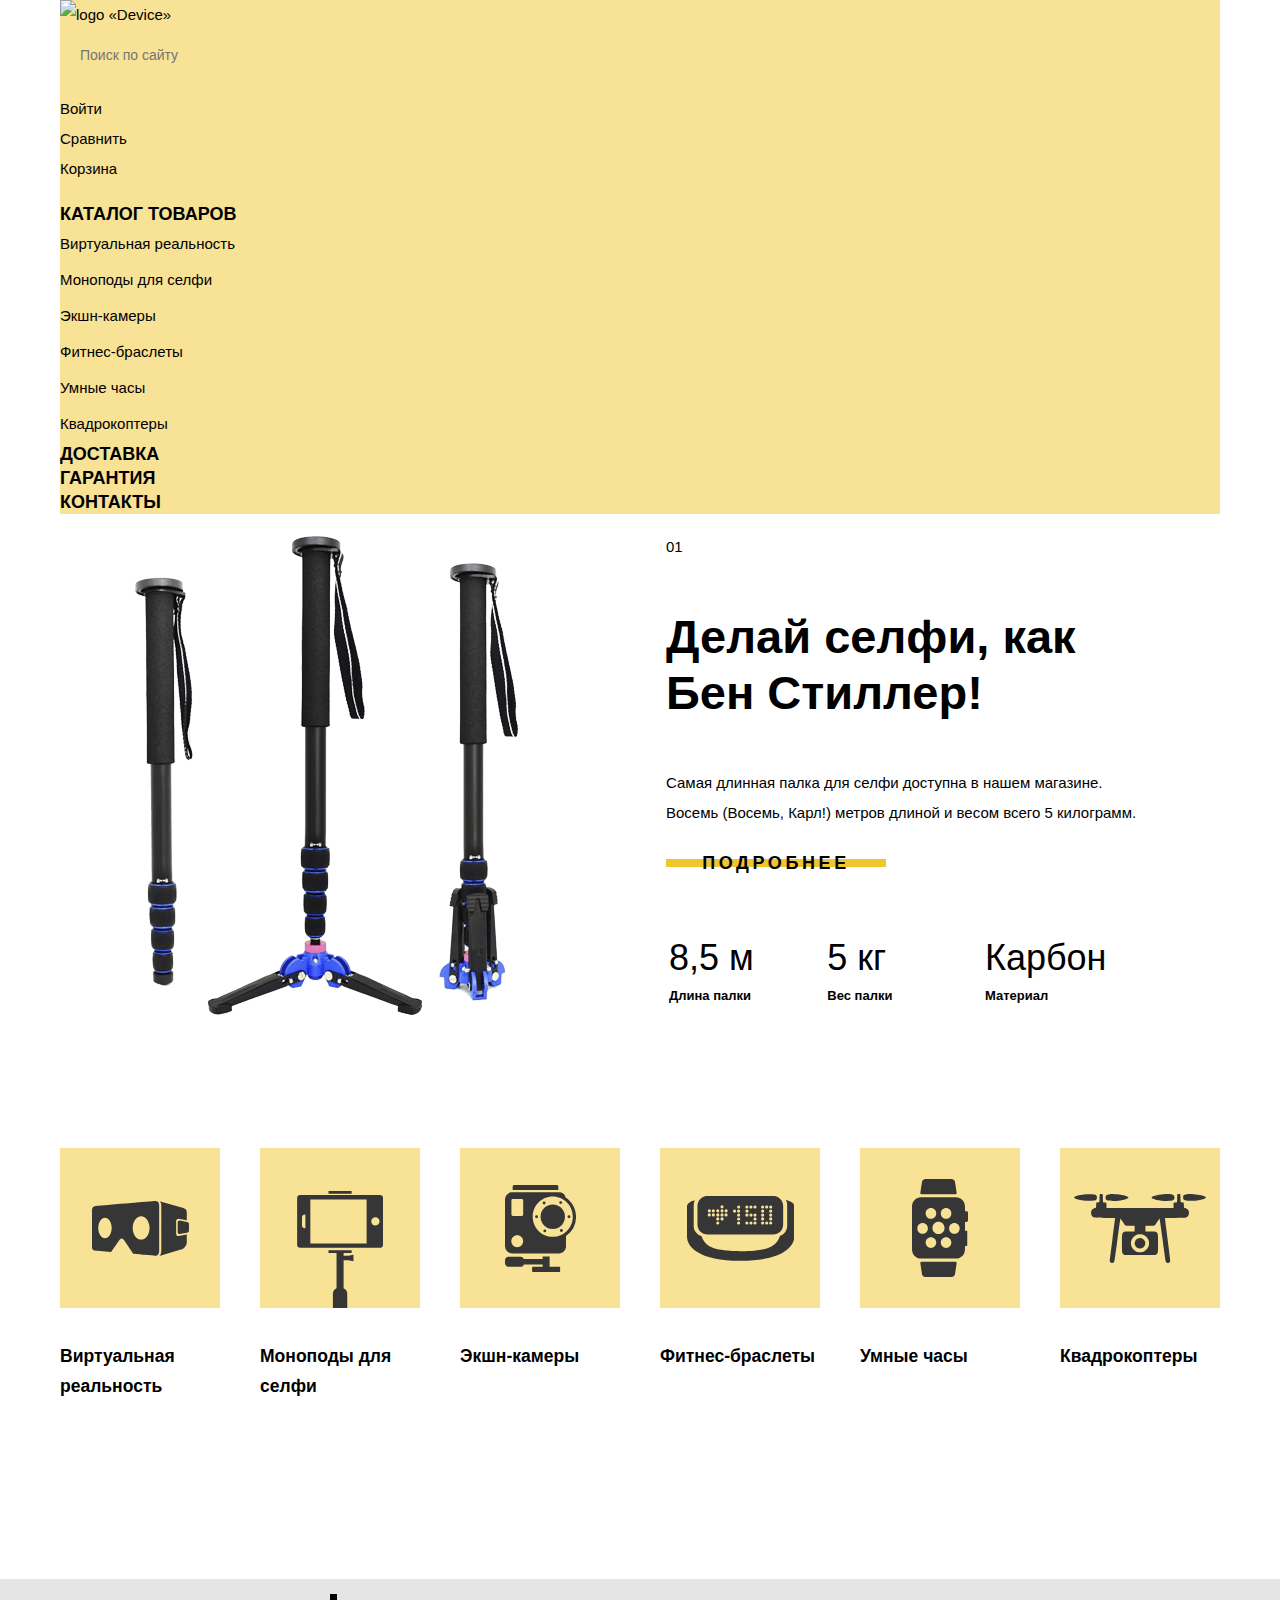
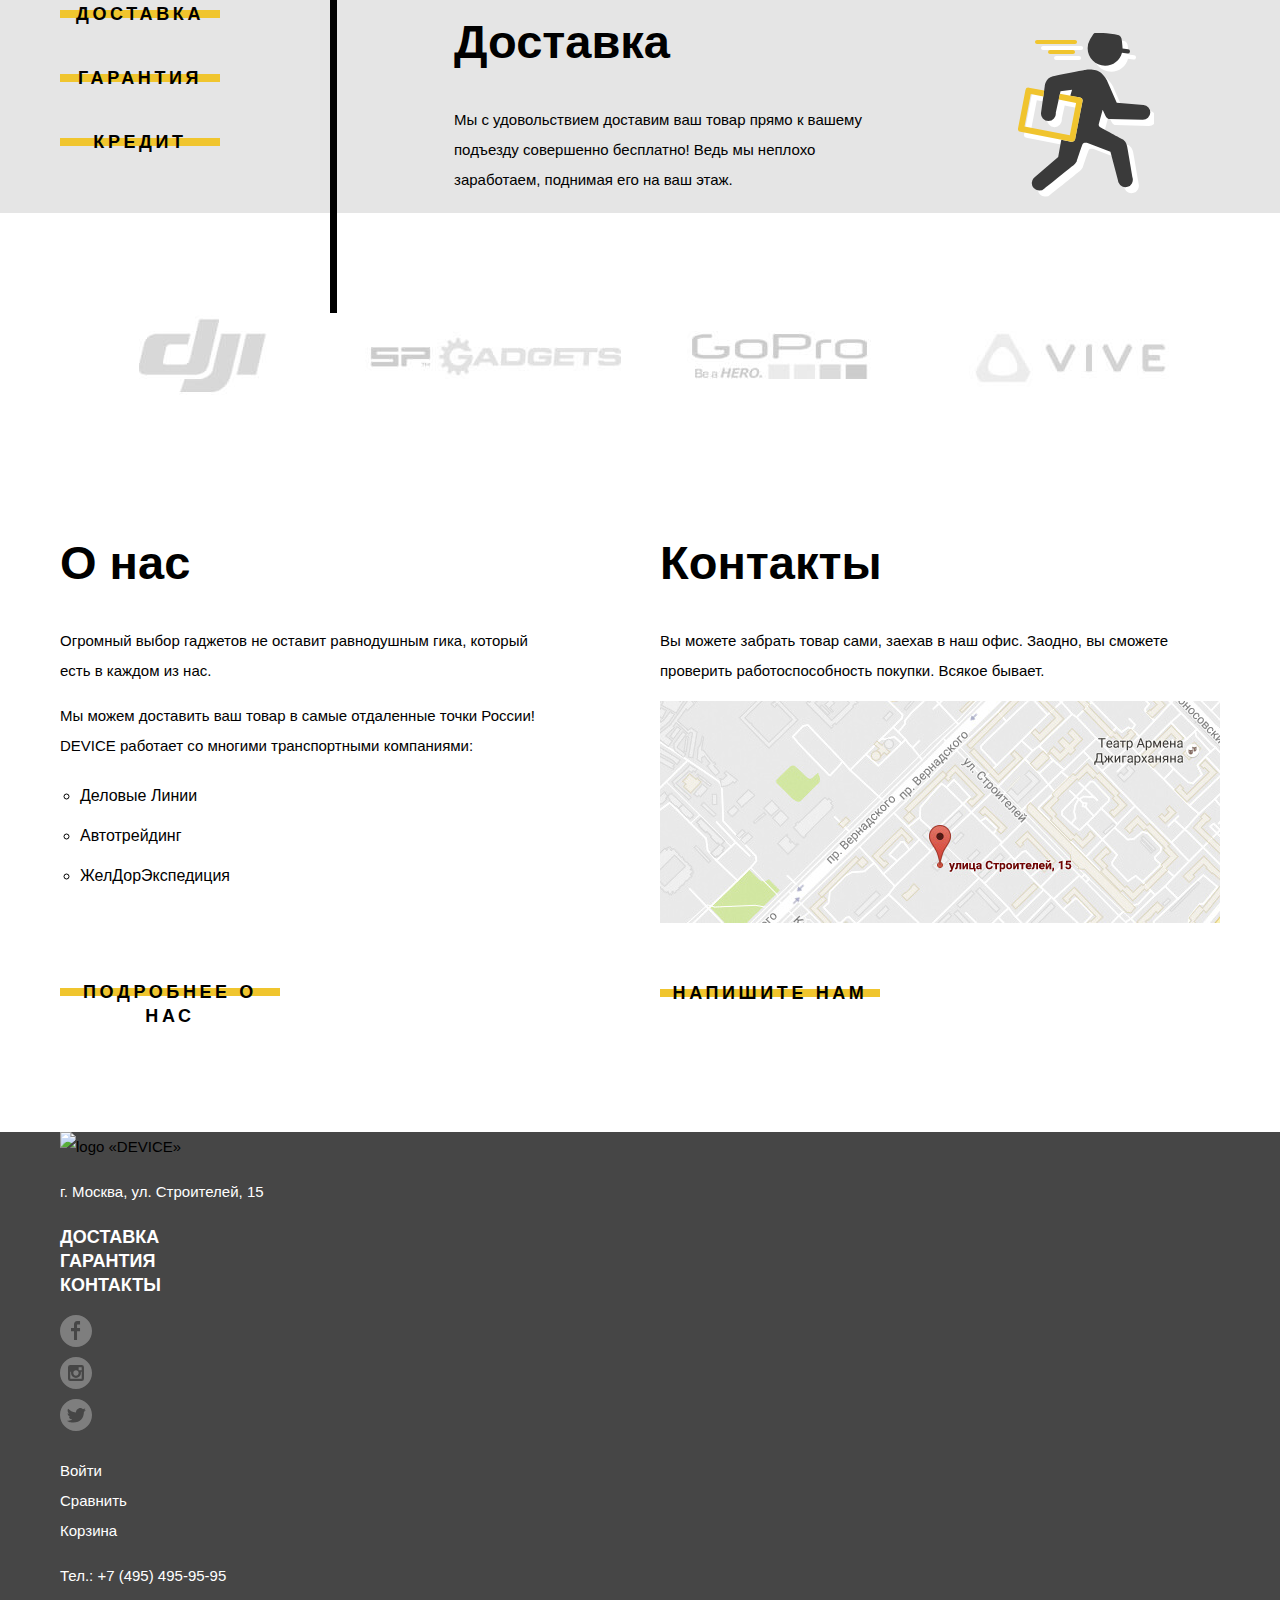
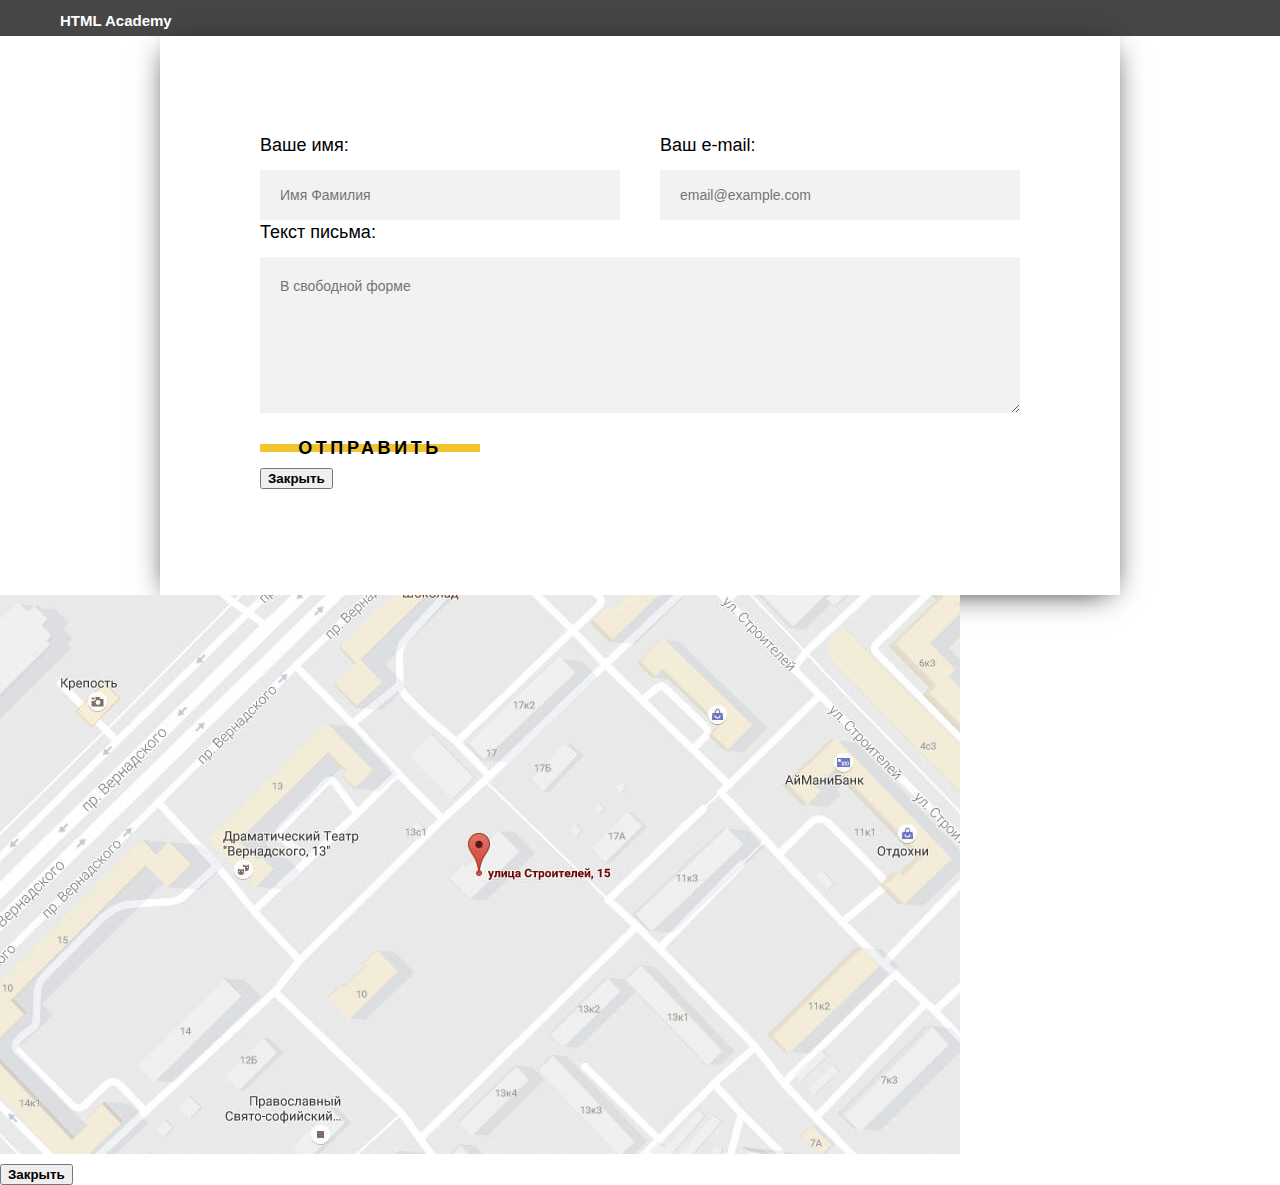
==== commit 5416bb14: "13" ====
--- a/index.html
+++ b/index.html
@@ -3,8 +3,8 @@
   <head>
     <meta charset="utf-8">
     <title>Девайс</title>
+    <link rel="stylesheet" href="css/normalize.css">
     <link rel="stylesheet" href="css/style.css">
-    <link rel="stylesheet" href="css/normalize.css">
   </head>
   <body>
     <h1 class="visually-hidden">Интернет-магазин «Девайс»</h1>
@@ -40,7 +40,7 @@
     <main>
       <section class="slider-content container">
         <h2 class="visually-hidden">Лучшие товары</h2>
-        <div class="slider">
+        <div class="slider visually-hidden">
           <input type="radio" id="btn-1" name="toggle">
           <input type="radio" id="btn-2" name="toggle">
           <input type="radio" id="btn-3" name="toggle">
@@ -50,7 +50,7 @@
           <label for="btn-2"></label>
           <label for="btn-3"></label>
         </div>
-        <div class="first-slider">
+        <div class="first-slider sliders">
           <div class="picture">
             <img src="img/slider-1.png" alt="selfie stick" width="384" height="486">
           </div>
@@ -62,17 +62,21 @@
               Восемь (Восемь, Карл!) метров длиной и весом всего 5 килограмм.
             </p>
             <a href="#" class="btn">Подробнее</a>
-            <dl>
-              <dt>8,5 м</dt>
-              <dd>Длина палки</dd>
-              <dt>5 кг</dt>
-              <dd>Вес палки</dd>
-              <dt>Карбон</dt>
-              <dd>Материал</dd>
-            </dl>
-          </div>
-        </div>
-        <div class="second-slider">
+            <table>
+              <tr>
+                <td>8,5 м</td>
+                <td>5 кг</td>
+                <td>Карбон</td>
+              </tr>
+              <tr>
+                <th>Длина палки</th>
+                <th>Вес палки</th>
+                <th>Материал</th>
+              </tr>
+            </table>
+          </div>
+        </div>
+        <div class="second-slider sliders">
           <div class="picture">
             <img src="img/slider-2.png" alt="smart bracelet" width="345" height="485">
           </div>
@@ -84,13 +88,19 @@
               не пропускать занятия и соблюдать диету.
             </p>
             <a href="#" class="btn">Подробнее</a>
-            <dl>
-              <dt>48 часов</dt>
-              <dd>Без подзарядки</dd>
-            </dl>
-          </div>
-        </div>
-        <div class="third-slider">
+            <table>
+              <tr>
+                <td>48 часов</td>
+              </tr>
+              <tr>
+                <th>
+                  Без подзарядки
+                </th>
+              </tr>
+            </table>
+          </div>
+        </div>
+        <div class="third-slider sliders">
           <div class="picture">
             <img src="img/slider-3.png" alt="laser drone" width="526" height="334">
           </div>
@@ -102,12 +112,16 @@
               мощным лазером, замаскированным под стандартную камеру.
             </p>
             <a href="#" class="btn">Подробнее</a>
-            <dl>
-              <dt>800 м</dt>
-              <dd>Дальность полета</dd>
-              <dt>50 м</dt>
-              <dd>Радиус поражения</dd>
-            </dl>
+            <table>
+              <tr>
+                <td>800 м</td>
+                <td>50 м</td>
+              </tr>
+              <tr>
+                <th>Дальность полета</th>
+                <th>Радиус поражения</th>
+              </tr>
+            </table>
           </div>
         </div>
       </section>
@@ -124,7 +138,7 @@
           </li>
           <li>
             <a class="popular-item" href="catalog.html">
-              <div class="img-container">
+              <div class="img-container monopod-align">
                 <img src="img/popular-2.svg" alt="monopod" width="86" height="117">
               </div>
               <h3>Моноподы для селфи</h3>
@@ -166,74 +180,82 @@
       </section>
       <section class="services">
         <div class="container">
+          <div>
+            <ul class="services-btn">
+              <li><a href="#" class="btn">Доставка</a></li>
+              <li><a href="#" class="btn">Гарантия</a></li>
+              <li><a href="#" class="btn">Кредит</a></li>
+            </ul>
+          </div>
+          <div class="services-wrapper"> 
+            <div class="services-content delivery">
+              <div class="services-text">
+                <h2>Доставка</h2>
+                <p>
+                  Мы с удовольствием доставим ваш товар прямо 
+                  к вашему подъезду совершенно бесплатно! Ведь 
+                  мы неплохо заработаем, поднимая его на ваш этаж.
+                </p>
+              </div>
+            </div>
+            <div class="services-content warranty">
+              <div class="services-text">
+                <h2>Гарантия</h2>
+                <p>
+                  Если из-за возгорания купленного у нас товара 
+                  у вас сгорит дом — не переживайте, мы выдадим 
+                  вам новый. Товар, не дом, конечно же.
+                </p>
+              </div>
+            </div>
+            <div class="services-content credit">
+              <div class="services-text">
+                <h2>Кредит</h2>
+                <p>
+                  Залезть в долговую яму стало проще! Кредитные 
+                  консультанты подберут для вас наиболее выгодные 
+                  условия кредита. Выгодные для нашего банка, разумеется.
+                </p>
+              </div>
+            </div>
+          </div>   
+        </div>
+      </section>
+      <section class="logotypes container">
+        <h2 class="visually-hidden">Наши партнеры</h2>
+        <a class="first-logo logo" href="#"><img src="img/logo-1-gray.jpg" alt="logo «DJI»"></a>
+        <a class="second-logo logo" href="#"><img src="img/logo-2-gray.jpg" alt="logo «SP GADGETS»"></a>
+        <a class="third-logo logo" href="#"><img src="img/logo-3-gray.jpg" alt="logo «GO PRO»"></a>
+        <a class="fourth-logo logo" href="#"><img src="img/logo-4-gray.jpg" alt="logo «VIVE»"></a>      
+      </section>
+      <div class="container info-wrapper">
+        <section class="about">
+          <h2>О нас</h2>
+          <p>
+            Огромный выбор гаджетов не оставит равнодушным гика, 
+            который есть в каждом из нас.
+          </p>
+          <p>
+            Мы можем доставить ваш товар в самые отдаленные точки 
+            России! DEVICE работает со многими транспортными компаниями:
+          </p>
           <ul>
-            <li><a href="#" class="btn">Доставка</a></li>
-            <li><a href="#" class="btn">Гарантия</a></li>
-            <li><a href="#" class="btn">Кредит</a></li>
+            <li>Деловые Линии</li>
+            <li>Автотрейдинг</li>
+            <li>ЖелДорЭкспедиция</li>
           </ul>
-          <div class="delivery">
-            <h2>Доставка</h2>
-            <p>
-              Мы с удовольствием доставим ваш товар прямо 
-              к вашему подъезду совершенно бесплатно! Ведь 
-              мы неплохо заработаем, поднимая его на ваш этаж.
-            </p>
-          </div>
-          <div class="warranty">
-            <h2>Гарантия</h2>
-            <p>
-              Если из-за возгорания купленного у нас товара 
-              у вас сгорит дом — не переживайте, мы выдадим 
-              вам новый. Товар, не дом, конечно же.
-            </p>
-          </div>
-          <div class="credit">
-            <h2>Кредит</h2>
-            <p>
-              Залезть в долговую яму стало проще! Кредитные 
-              консультанты подберут для вас наиболее выгодные 
-              условия кредита. Выгодные для нашего банка, разумеется.
-            </p>
-          </div>
-        </div>
-      </section>
-      <section class="logo container">
-        <h2 class="visually-hidden">Наши партнеры</h2>
-        <a href="#"><img src="img/logo-1-gray.jpg" alt="logo «DJI»"></a>
-        <a href="#"><img src="img/logo-1.jpg" alt="logo «DJI»"></a>
-        <a href="#"><img src="img/logo-2-gray.jpg" alt="logo «SP GADGETS»"></a>
-        <a href="#"><img src="img/logo-2.jpg" alt="logo «SP GADGETS»"></a>
-        <a href="#"><img src="img/logo-3-gray.jpg" alt="logo «GO PRO»"></a>
-        <a href="#"><img src="img/logo-3.jpg" alt="logo «GO PRO»"></a>
-        <a href="#"><img src="img/logo-4-gray.jpg" alt="logo «VIVE»"></a>
-        <a href="#"><img src="img/logo-4.jpg" alt="logo «VIVE»"></a>        
-      </section>
-      <section class="about container">
-        <h2>О нас</h2>
-        <p>
-          Огромный выбор гаджетов не оставит равнодушным гика, 
-          который есть в каждом из нас.
-        </p>
-        <p>
-          Мы можем доставить ваш товар в самые отдаленные точки 
-          России! DEVICE работает со многими транспортными компаниями:
-        </p>
-        <ul>
-          <li>Деловые Линии</li>
-          <li>Автотрейдинг</li>
-          <li>ЖелДорЭкспедиция</li>
-        </ul>
-        <a href="#" class="btn">Подробнее о нас</a>
-      </section>
-      <section class="contact container">
-        <h2>Контакты</h2>
-        <p>
-          Вы можете забрать товар сами, заехав в наш офис. Заодно, вы 
-          сможете проверить работоспособность покупки. Всякое бывает.
-        </p>
-        <img src="img/map.jpg" alt="map" width="560" height="222" longdesc="#map-longdesc">
-        <a href="#" class="btn">Напишите нам</a>
-      </section>   
+          <a href="#" class="btn">Подробнее о нас</a>
+        </section>
+        <section class="contact">
+          <h2>Контакты</h2>
+          <p>
+            Вы можете забрать товар сами, заехав в наш офис. Заодно, вы 
+            сможете проверить работоспособность покупки. Всякое бывает.
+          </p>
+          <img src="img/map.jpg" alt="map" width="560" height="222" longdesc="#map-longdesc">
+          <a href="#" class="btn">Напишите нам</a>
+        </section> 
+      </div>
     </main>
     <footer class="main-footer">
       <div class="container">
--- a/css/style.css
+++ b/css/style.css
@@ -63,12 +63,15 @@
         cursor: pointer;
     }
 
+    button, .btn {
+        display: block;
+    }
+
     .btn {
         font-size: 18px;
         line-height: 24px;
         text-transform: uppercase;
         text-align: center;
-        display: block;
         padding-top: 8px;
         padding-bottom: 8px;
         position: relative;
@@ -78,6 +81,7 @@
         overflow: hidden;
         box-sizing: border-box;
         z-index: 1;
+        letter-spacing: 3.6px;
     }
 
     .btn::before {
@@ -102,6 +106,7 @@
 
     ul {
         list-style: none;
+        padding: 0;
     }
 
     .container {
@@ -142,40 +147,218 @@
         text-transform: none;
     }
 
+    .sliders {
+        display: flex;
+        justify-content: space-around;
+    }
+
+    .description {
+        width: 480px;
+    }
+
+    .second-slider {
+        display: none;
+    }
+
+    .third-slider {
+        display: none;
+    }
+
     .slider-title {
         font-size: 47px;
         line-height: 56px;
     }
 
-    dt {
+    table {
+        margin-top: 48px;
+    }
+
+    td {
         font-family: 'Gilroy light', Arial, sans-serif;
         font-size: 36px;
-        line-height: 38px;
-    }
-
-    dd {
+        line-height: 48px;
+        text-align: left;
+        width: 160px;
+    }
+
+    th {
         font-size: 13px;
-        line-height: 30px;
+        line-height: 20px;
+        text-align: left;
+    }
+
+    .popular ul {
+        display: flex;
+        justify-content: space-between;
+        margin-top: 120px;
+        margin-bottom: 160px;
+    }
+
+    .popular li {
+        width: 160px;
     }
 
     .img-container {
+        display: flex;
         width: 160px;
         height: 160px;
         background-color: #f7e296;
-        text-align: center;
+        margin-bottom: 33px;
+        justify-content: center;
+        align-items: center;
+    }
+
+    .monopod-align {
+        align-items: flex-end;
     }
 
     .popular-item:hover .img-container {
         background-color: #f0c52e;
     }
 
-    .popular-item:active img {
+    .popular-item:active img, .popular-item:active h3 {
         opacity: .3;
     }
 
     .services {
         background-color: #e5e5e5;
         width: 100%;
+        margin-bottom: 94px;
+    }
+
+    .services .container {
+        display: flex;
+    }
+
+    .services-btn {
+        position: relative;
+    }
+
+    .services-btn li {
+        margin-bottom: 24px;
+    }
+
+    .services-btn .btn {
+        width: 160px;
+        margin-right: 117px;
+    }
+
+    .services-btn .btn:active, .services-btn .btn:focus {
+        width: 278px;
+        color: #f7e184;
+    }
+
+    .services-btn .btn:active::before, .services-btn .btn:focus::before {
+        background-color: #000;
+    }
+
+    .services-btn::after {
+        content: '';
+        position: absolute;
+        width: 7px;
+        height: 319px;
+        background-color: #000000;
+        display: block;
+        top: 0;
+        right: 0;
+    }
+
+    .services-content {
+        margin-left: 117px;
+        width: 700px;
+        min-height: 195px;
+        background-repeat: no-repeat;
+        background-position: right center;
+    }
+
+    .services-text {
+        width: 425px;
+    }
+
+    .services-content h2 {
+        font-size: 47px;
+        line-height: 48px;
+    }
+
+    .delivery {
+        background-image: url('../img/delivery.svg');
+    }
+
+    .warranty {
+        display: none;
+        background-image: url('../img/warranty.svg');
+    }
+
+    .credit {
+        display: none;
+        background-image: url('../img/credit.svg');  
+    }
+
+    .logotypes {
+        display: flex;
+        justify-content: space-around;
+        margin-bottom: 93px;
+    }
+
+    .logo {
+        display: block;
+        width: 260px;
+        height: 100px;
+    }
+
+    .logo:hover img {
+        display: none;
+    }
+
+    .first-logo:hover {
+        background-image: url('../img/logo-1.jpg');
+    }
+
+    .second-logo:hover {
+        background-image: url('../img/logo-2.jpg');
+    }
+
+    .third-logo:hover {
+        background-image: url('../img/logo-3.jpg');
+    }
+
+    .fourth-logo:hover {
+        background-image: url('../img/logo-4.jpg');
+    }
+
+    .about h2, .contact h2 {
+        font-size: 47px;
+        line-height: 48px;
+    }
+
+    .info-wrapper {
+        display: flex;
+        justify-content: space-between;
+        margin-bottom: 96px;
+    }
+
+    .about {
+        width: 480px;
+    }
+
+    .about ul {
+        list-style-type: circle;
+        margin-left: 20px;
+        margin-bottom: 76px;
+    }
+    
+    .about li {
+        font-family: 'Gilroy ExtraBold', Arial, sans-serif;
+        font-size: 16px;
+        line-height: 40px;
+    }
+
+    .contact {
+        width: 560px;
+    }
+
+    .contact img {
+        margin-bottom: 40px;
     }
 
     /* catalog */
@@ -234,6 +417,7 @@
 
     .catalog-header {
         background-color: #ebebeb;
+        margin-bottom: 72px;
     }
 
     .sort-carets a{
@@ -246,6 +430,11 @@
 
     .sort-carets a:active{
         opacity: 1;
+    }
+
+    .catalog-wrapper {
+        display: flex;
+        justify-content: space-around;
     }
 
     fieldset {
@@ -256,6 +445,10 @@
         font-family: 'Gilroy ExtraBold', Arial, sans-serif;
         font-size: 18px;
         line-height: 24px;
+    }
+
+    .filter-form {
+        width: 220px;
     }
 
     .filter-form label {
@@ -263,6 +456,59 @@
         font-weight: 300;
         font-size: 14px;
         line-height: 40px;
+    }
+
+    .catalog-items {
+        display: flex;
+        justify-content: space-between;
+        flex-wrap: wrap;
+        width: 760px;
+    }
+
+    .item {
+        position: relative;
+        width: 360px;
+        height: 380px;
+        background-image: url('../img/item-1.jpg');
+        background-repeat: no-repeat;
+        background-position: center;
+    }
+
+    .button-wrapper {
+        display: none;
+        width: 200px;
+        margin: 0 auto;
+        padding-top: 170px;
+    }
+
+    .button-wrapper .btn {
+        width: 200px;
+        margin-bottom: 11px;
+    }
+
+    .button-wrapper button {
+        margin-left: auto;
+        margin-right: auto;
+        z-index: 1;
+    }
+
+    .button-wrapper::before {
+        content: '';
+        position: absolute;
+        display: none;
+        width: 360px;
+        height: 380px;
+        top: 0;
+        right: 0;
+        background-color: rgba(238, 238, 238, 0.7);
+    }
+
+    .item:hover .button-wrapper::before {
+        display: block;
+    }
+
+    .item:hover .button-wrapper {
+        display: block;   
     }
 
     .compare {
@@ -273,6 +519,7 @@
         background-color: transparent;
         border: none;
         opacity: .5;
+        z-index: 2;
     }
 
     .compare:hover {
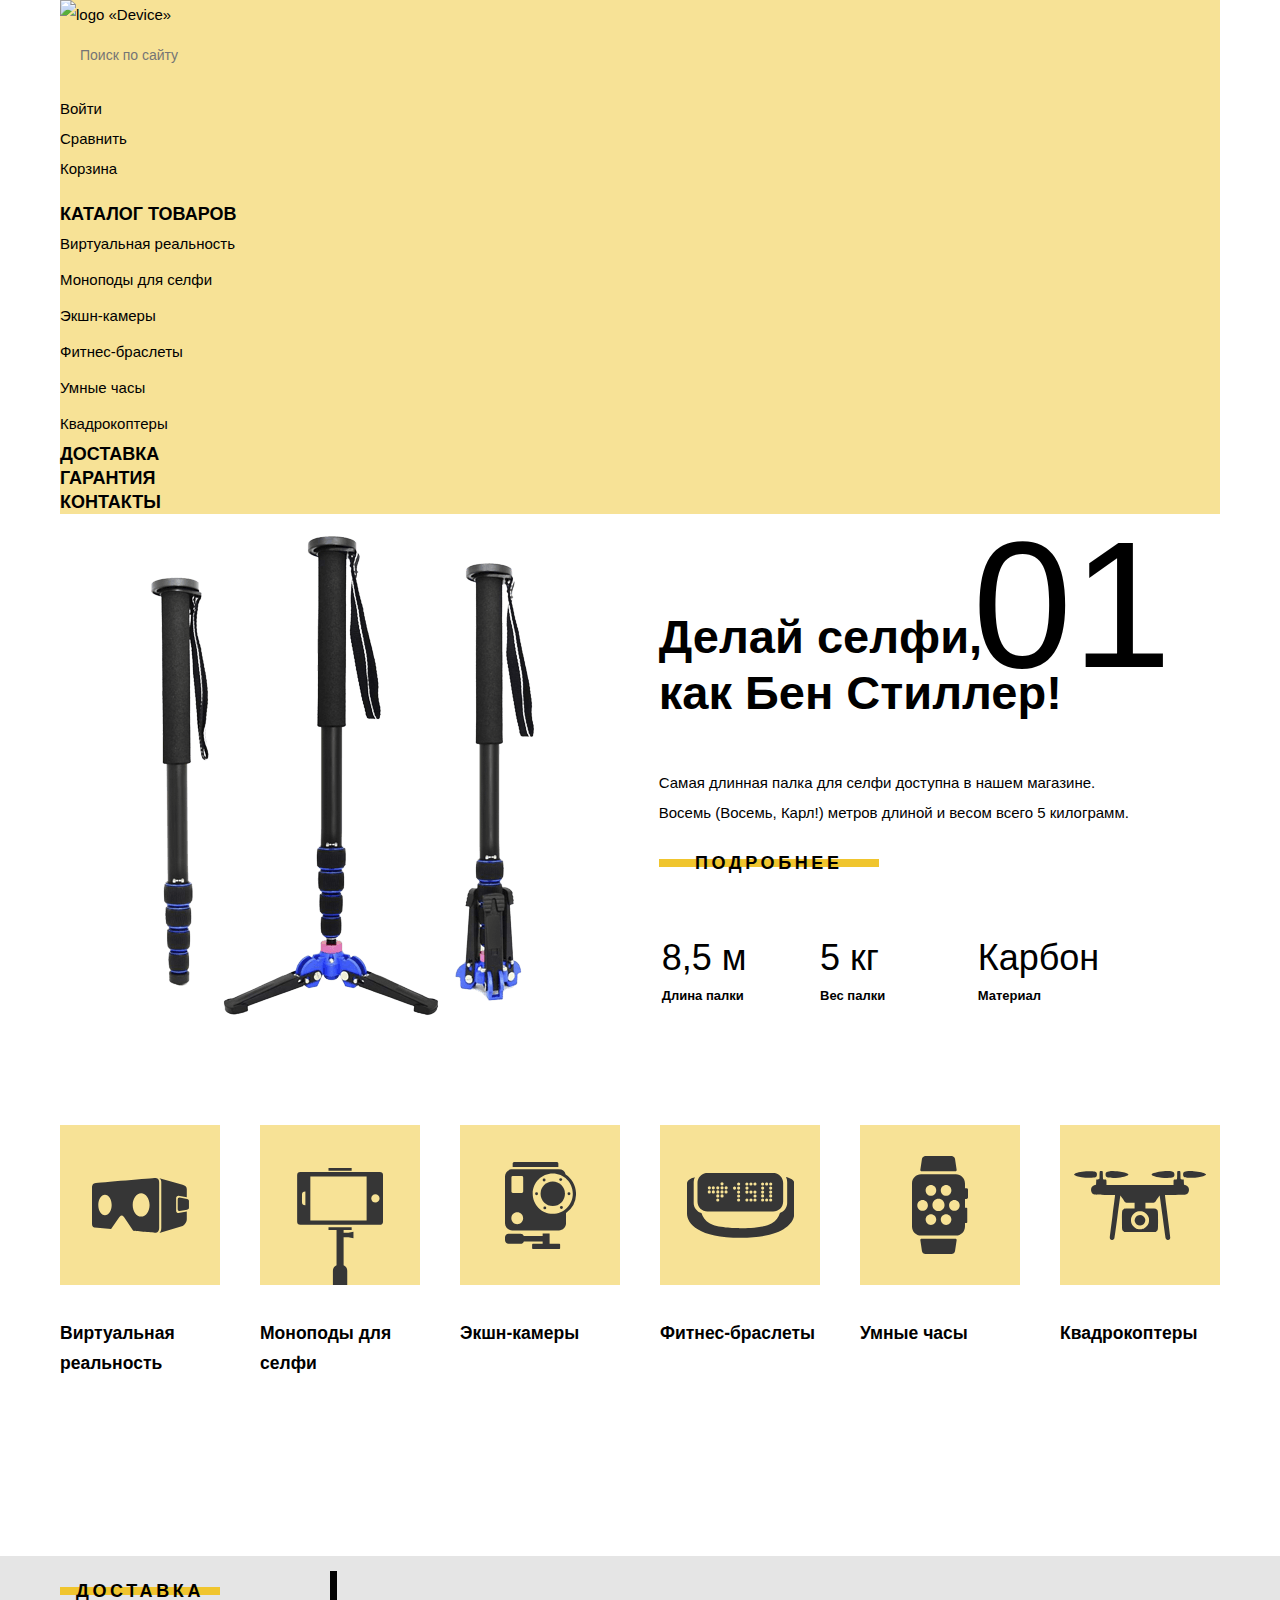
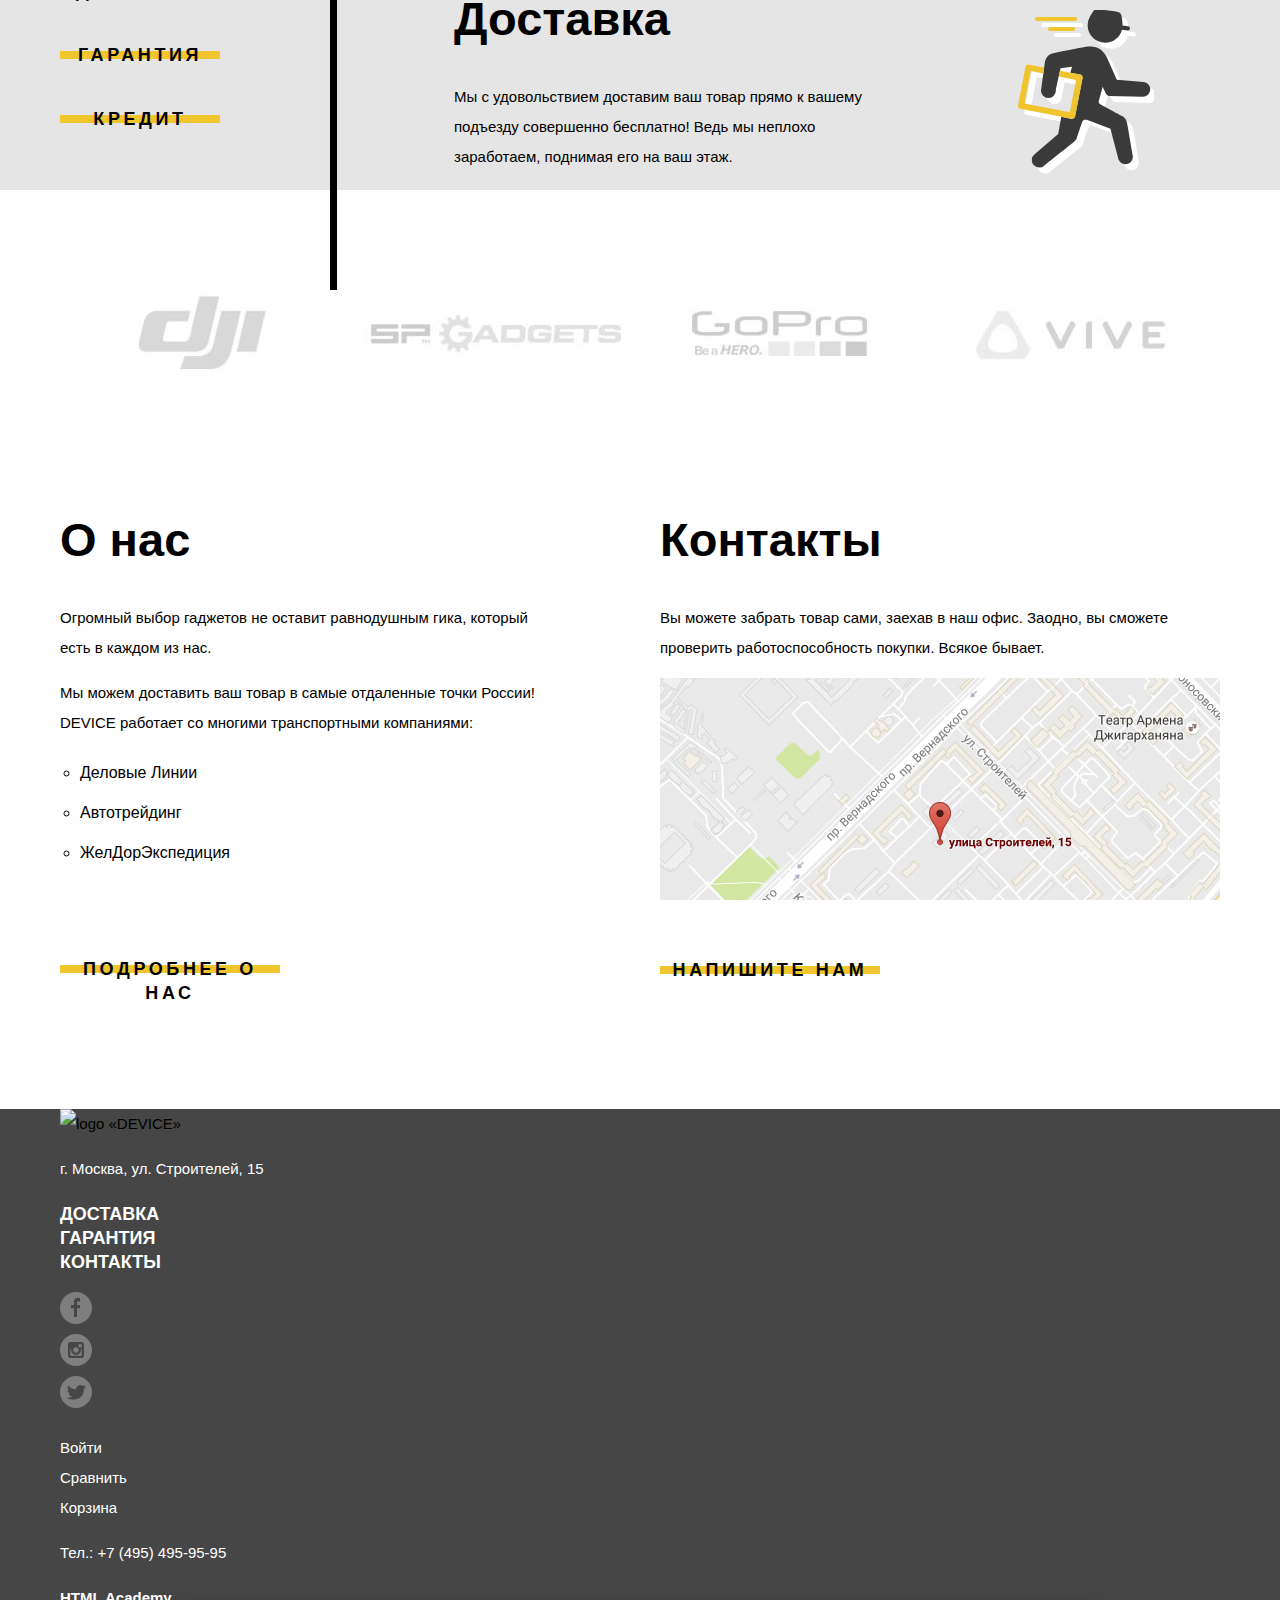
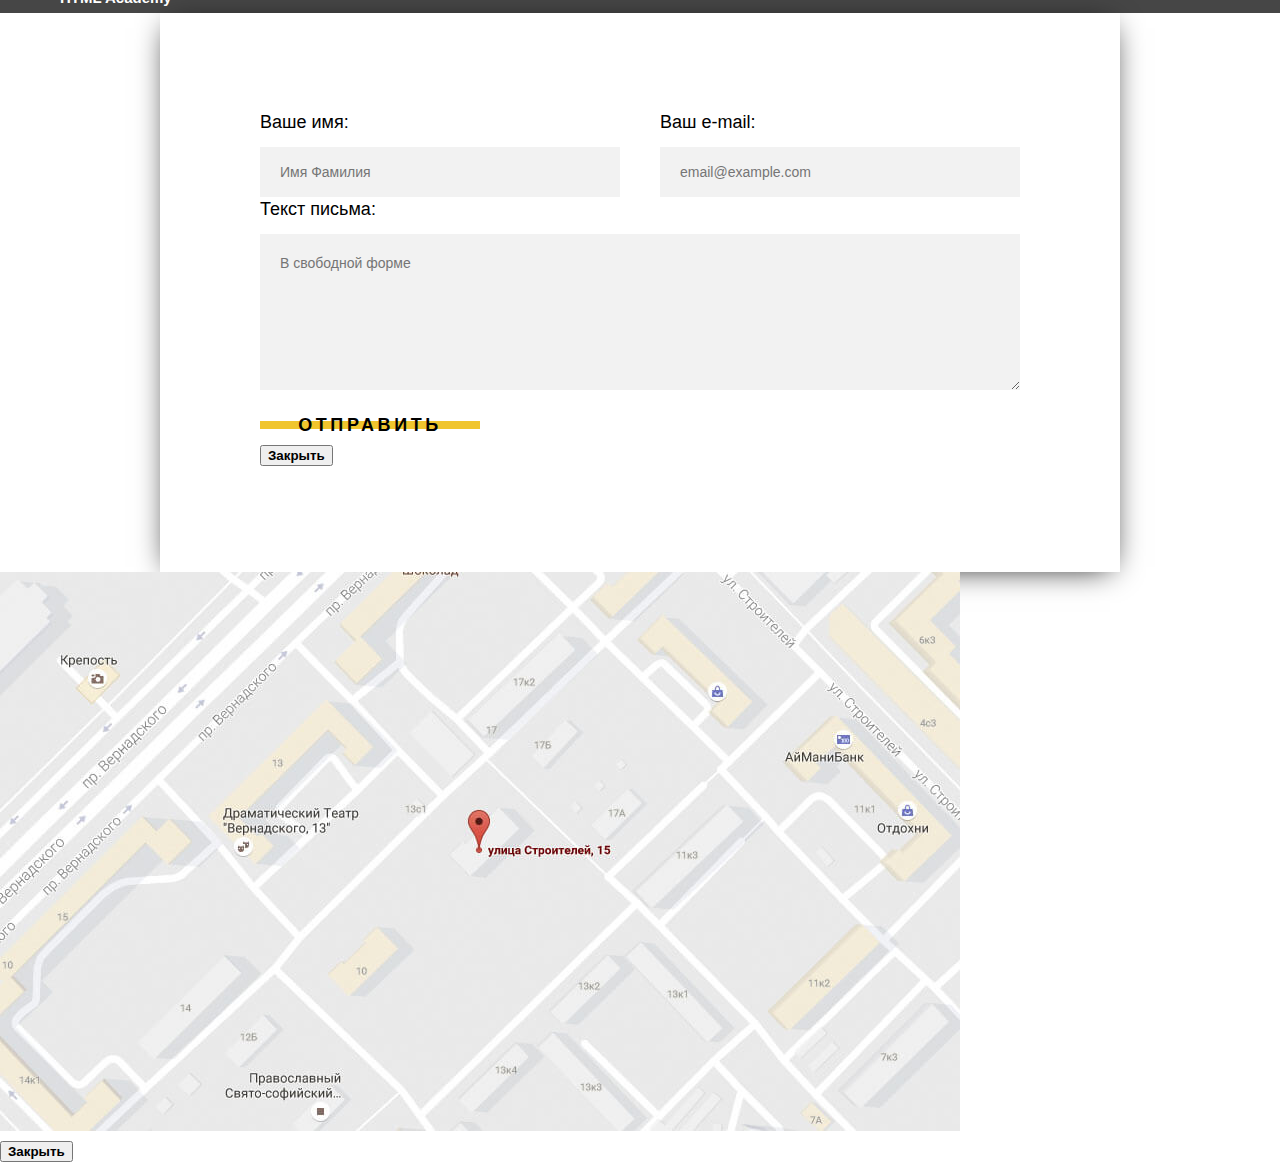
==== commit 52e06978: "14" ====
--- a/index.html
+++ b/index.html
@@ -55,8 +55,8 @@
             <img src="img/slider-1.png" alt="selfie stick" width="384" height="486">
           </div>
           <div class="description">
-            <span>01</span>
-            <h3 class="slider-title">Делай селфи, как Бен Стиллер!</h3>
+            <span class="slider-number">01</span>
+            <h3 class="slider-title">Делай селфи, <br>как Бен Стиллер!</h3>
             <p>
               Самая длинная палка для селфи доступна в нашем магазине.
               Восемь (Восемь, Карл!) метров длиной и весом всего 5 килограмм.
@@ -81,7 +81,7 @@
             <img src="img/slider-2.png" alt="smart bracelet" width="345" height="485">
           </div>
           <div class="description">
-            <span>02</span>
+            <span class="slider-number">02</span>
             <h3 class="slider-title">Худеем правильно!</h3>
             <p>
               Мотивирующие фитнес-браслеты помогут найти в себе силы 
@@ -105,7 +105,7 @@
             <img src="img/slider-3.png" alt="laser drone" width="526" height="334">
           </div>
           <div class="description">
-            <span>03</span>
+            <span class="slider-number">03</span>
             <h3 class="slider-title">Порхает как бабочка, жалит как пчела!</h3>
             <p>
               Этот обычный, на первый взгляд, квадрокоптер оснащен 
--- a/css/style.css
+++ b/css/style.css
@@ -152,10 +152,6 @@
         justify-content: space-around;
     }
 
-    .description {
-        width: 480px;
-    }
-
     .second-slider {
         display: none;
     }
@@ -167,6 +163,35 @@
     .slider-title {
         font-size: 47px;
         line-height: 56px;
+    }
+
+    .picture {
+        margin-left: 28px;
+        margin-top: 0;
+    }
+
+    .description {
+        position: relative;
+        width: 480px;
+        margin-right: 19px;
+        margin-top: 30px;
+    }
+
+    .description::before {
+        content: '';
+        position: absolute;
+        width: 100px;
+        height: 7px;
+        color: #000;
+        display: block;
+    }
+
+    .slider-number {
+        font-family: 'Gilroy ExtraBold', Arial, sans-serif;
+        font-size: 179.2px;
+        position: absolute;
+        top: 28px;
+        right: -33px;
     }
 
     table {
@@ -190,7 +215,7 @@
     .popular ul {
         display: flex;
         justify-content: space-between;
-        margin-top: 120px;
+        margin-top: 97px;
         margin-bottom: 160px;
     }
 
@@ -469,9 +494,24 @@
         position: relative;
         width: 360px;
         height: 380px;
-        background-image: url('../img/item-1.jpg');
         background-repeat: no-repeat;
         background-position: center;
+    }
+
+    .item-1 {
+        background-image: url('../img/item-1.jpg');
+    }
+
+    .item-2 {
+        background-image: url('../img/item-2.jpg');
+    }
+
+    .item-3 {
+        background-image: url('../img/item-3.jpg');
+    }
+
+    .item-4 {
+        background-image: url('../img/item-4.jpg');
     }
 
     .button-wrapper {
@@ -489,7 +529,6 @@
     .button-wrapper button {
         margin-left: auto;
         margin-right: auto;
-        z-index: 1;
     }
 
     .button-wrapper::before {
@@ -519,7 +558,7 @@
         background-color: transparent;
         border: none;
         opacity: .5;
-        z-index: 2;
+        position: relative;
     }
 
     .compare:hover {
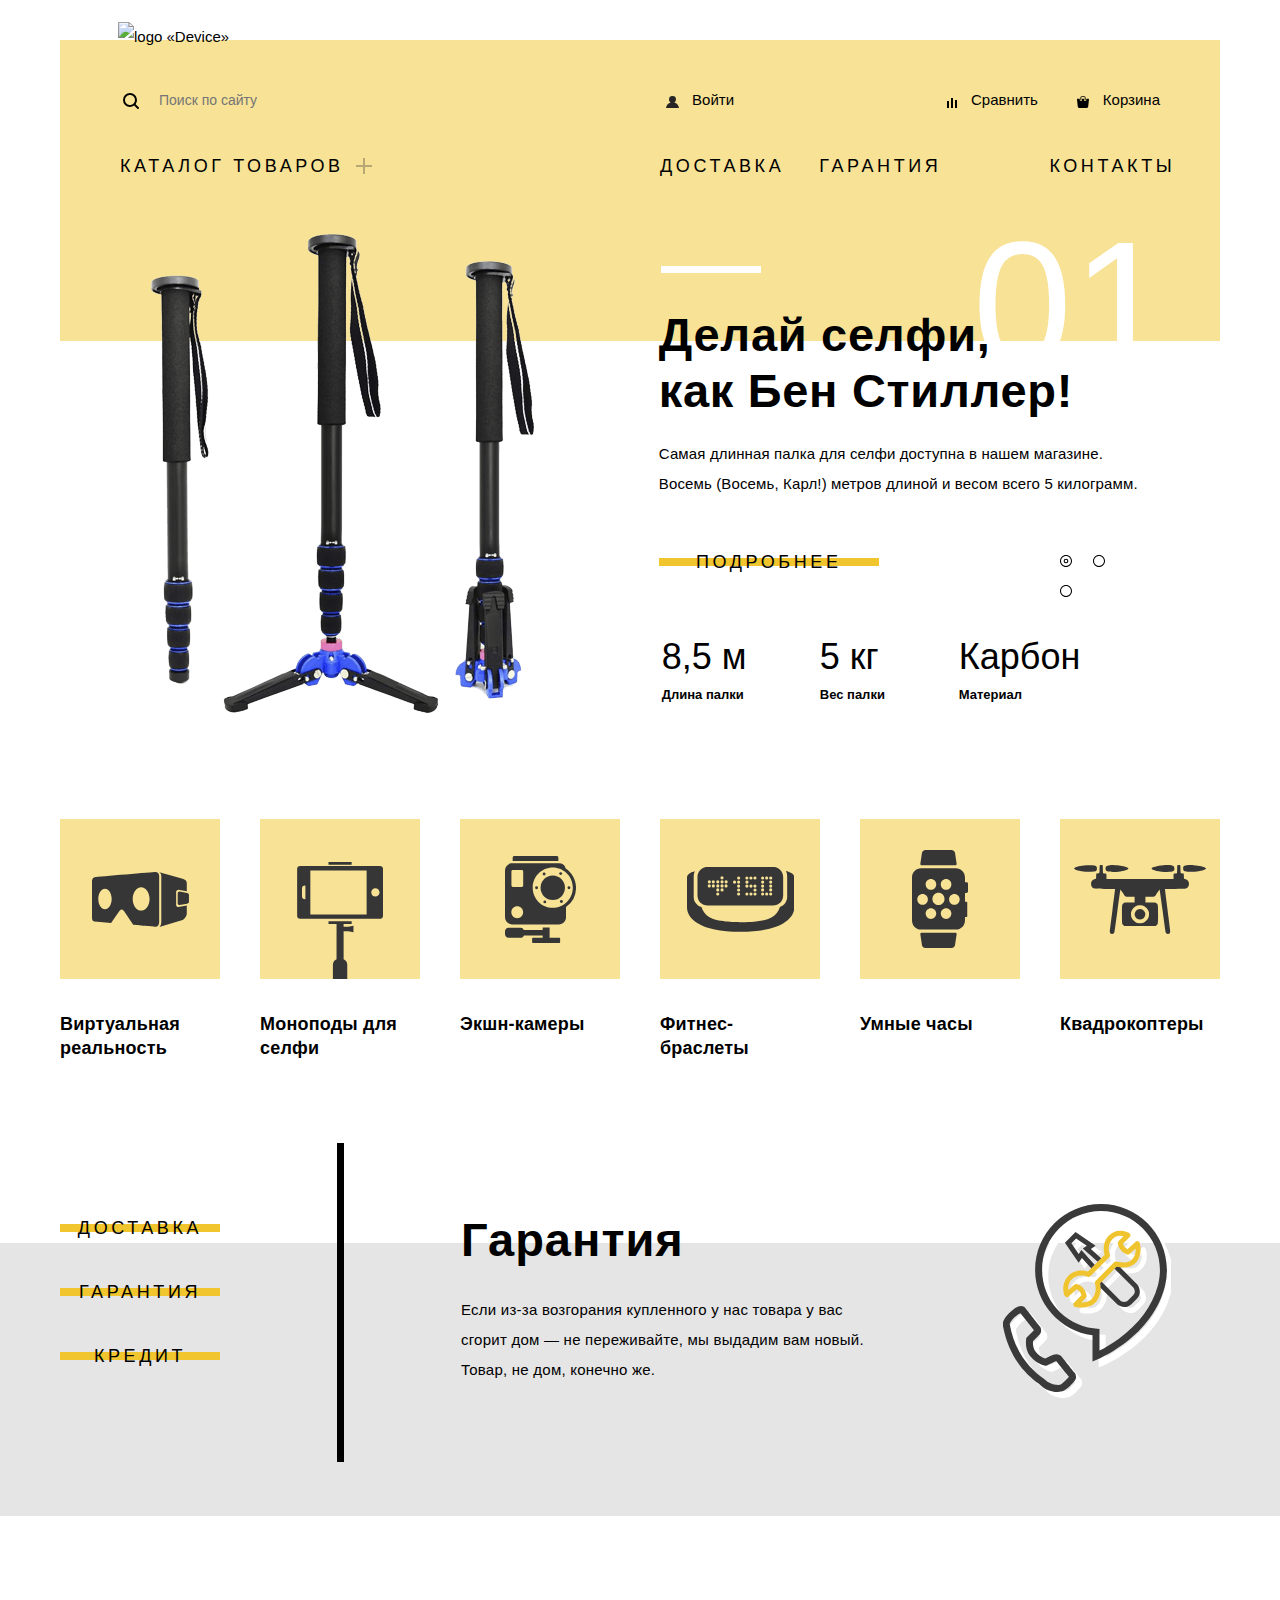
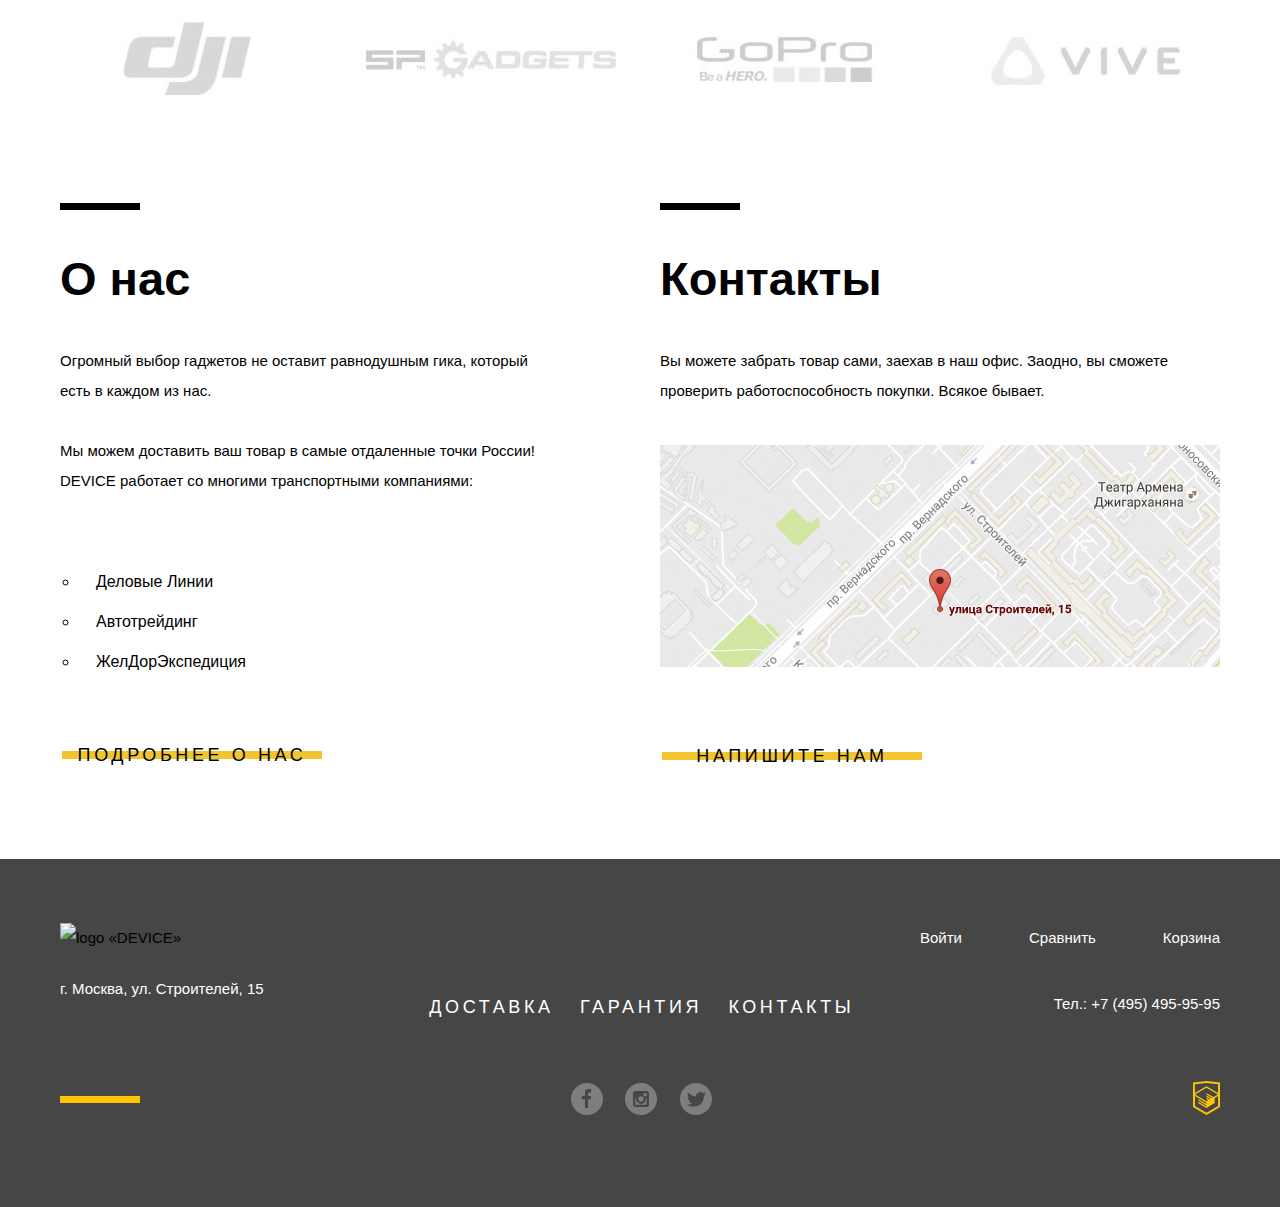
==== commit bb5c3b6f: "16" ====
--- a/index.html
+++ b/index.html
@@ -12,116 +12,139 @@
       <nav class="main-navigation">
         <h2 class="visually-hidden">Навигация по сайту</h2>
         <img src="img/logo.svg" alt="logo «Device»" width="164" height="36">
-        <form action="https://echo.htmlacademy.ru" method="get">
-          <input class="search-input" type="search" placeholder="Поиск по сайту" aria-label="search">
-        </form>
         <ul class="user-menu">
-          <li><a href="#">Войти</a></li>
-          <li><a href="#">Сравнить</a></li>
-          <li><a href="#">Корзина</a></li>
+          <li>
+            <form action="https://echo.htmlacademy.ru" method="get">
+              <input class="search-input" type="search" placeholder="Поиск по сайту" aria-label="search">
+              <button type="submit" class="search-btn">Найти</button>
+            </form>
+          </li>
+          <li>
+            <ul class="user-links">
+              <li><a class="first-link" href="#">Войти</a></li>
+              <li><a class="second-link" href="#">Сравнить</a></li>
+              <li><a class="third-link" href="#">Корзина</a></li>
+            </ul>
+          </li>
         </ul>
         <ul class="site-navigation">
-          <li><a href="#">Каталог товаров</a>
+          <li class="hover-menu"><a href="#">Каталог товаров</a>
             <ul class="sub-categories">
-              <li><a href="#">Виртуальная реальность</a></li>
-              <li><a href="catalog.html">Моноподы для селфи</a></li>
-              <li><a href="#">Экшн-камеры</a></li>
-              <li><a href="#">Фитнес-браслеты</a></li>
-              <li><a href="#">Умные часы</a></li>
-              <li><a href="#">Квадрокоптеры</a></li>
+              <li class="first-category">
+                <ul>
+                  <li><a href="#">Виртуальная реальность</a></li>
+                  <li><a href="catalog.html">Моноподы для селфи</a></li>
+                  <li><a href="#">Экшн-камеры</a></li>
+                </ul>
+              </li>
+              <li class="second-category">
+                <ul>
+                  <li><a href="#">Фитнес-браслеты</a></li>
+                  <li><a href="#">Умные часы</a></li>
+                </ul>
+              </li>
+              <li>
+                <ul>
+                  <li><a href="#">Квадрокоптеры</a></li>
+                </ul>
+              </li>
             </ul>
           </li>
-          <li><a href="#">Доставка</a></li>
-          <li><a href="#">Гарантия</a></li>
-          <li><a href="#">Контакты</a></li>
+          <li>
+            <ul class="info-navifation">
+              <li><a href="#">Доставка</a></li>
+              <li><a href="#">Гарантия</a></li>
+              <li><a href="#">Контакты</a></li>
+            </ul>
+          </li>
         </ul>
       </nav>
     </header>
     <main>
-      <section class="slider-content container">
+      <section class="container">
         <h2 class="visually-hidden">Лучшие товары</h2>
-        <div class="slider visually-hidden">
-          <input type="radio" id="btn-1" name="toggle">
-          <input type="radio" id="btn-2" name="toggle">
-          <input type="radio" id="btn-3" name="toggle">
-        </div>
-        <div class="slider-controls">
-          <label for="btn-1"></label>
-          <label for="btn-2"></label>
-          <label for="btn-3"></label>
-        </div>
-        <div class="first-slider sliders">
-          <div class="picture">
-            <img src="img/slider-1.png" alt="selfie stick" width="384" height="486">
-          </div>
-          <div class="description">
-            <span class="slider-number">01</span>
-            <h3 class="slider-title">Делай селфи, <br>как Бен Стиллер!</h3>
-            <p>
-              Самая длинная палка для селфи доступна в нашем магазине.
-              Восемь (Восемь, Карл!) метров длиной и весом всего 5 килограмм.
-            </p>
-            <a href="#" class="btn">Подробнее</a>
-            <table>
-              <tr>
-                <td>8,5 м</td>
-                <td>5 кг</td>
-                <td>Карбон</td>
-              </tr>
-              <tr>
-                <th>Длина палки</th>
-                <th>Вес палки</th>
-                <th>Материал</th>
-              </tr>
-            </table>
-          </div>
-        </div>
-        <div class="second-slider sliders">
-          <div class="picture">
-            <img src="img/slider-2.png" alt="smart bracelet" width="345" height="485">
-          </div>
-          <div class="description">
-            <span class="slider-number">02</span>
-            <h3 class="slider-title">Худеем правильно!</h3>
-            <p>
-              Мотивирующие фитнес-браслеты помогут найти в себе силы 
-              не пропускать занятия и соблюдать диету.
-            </p>
-            <a href="#" class="btn">Подробнее</a>
-            <table>
-              <tr>
-                <td>48 часов</td>
-              </tr>
-              <tr>
-                <th>
-                  Без подзарядки
-                </th>
-              </tr>
-            </table>
-          </div>
-        </div>
-        <div class="third-slider sliders">
-          <div class="picture">
-            <img src="img/slider-3.png" alt="laser drone" width="526" height="334">
-          </div>
-          <div class="description">
-            <span class="slider-number">03</span>
-            <h3 class="slider-title">Порхает как бабочка, жалит как пчела!</h3>
-            <p>
-              Этот обычный, на первый взгляд, квадрокоптер оснащен 
-              мощным лазером, замаскированным под стандартную камеру.
-            </p>
-            <a href="#" class="btn">Подробнее</a>
-            <table>
-              <tr>
-                <td>800 м</td>
-                <td>50 м</td>
-              </tr>
-              <tr>
-                <th>Дальность полета</th>
-                <th>Радиус поражения</th>
-              </tr>
-            </table>
+        <div class="slider">
+          <input class="visually-hidden" type="radio" id="btn-1" name="toggle" checked>
+          <input class="visually-hidden" type="radio" id="btn-2" name="toggle">
+          <input class="visually-hidden" type="radio" id="btn-3" name="toggle">
+          <div class="slider-controls">
+            <label for="btn-1"></label>
+            <label for="btn-2"></label>
+            <label for="btn-3"></label>
+          </div>
+          <div class="first-slider sliders">
+            <div class="picture">
+              <img src="img/slider-1.png" alt="selfie stick" width="384" height="486">
+            </div>
+            <div class="description">
+              <span class="slider-number">01</span>
+              <h3 class="slider-title">Делай селфи, <br>как Бен Стиллер!</h3>
+              <p>
+                Самая длинная палка для селфи доступна в нашем магазине.
+                Восемь (Восемь, Карл!) метров длиной и весом всего 5 килограмм.
+              </p>
+              <a href="#" class="btn">Подробнее</a>
+              <table>
+                <tr>
+                  <td>8,5 м</td>
+                  <td>5 кг</td>
+                  <td>Карбон</td>
+                </tr>
+                <tr>
+                  <th>Длина палки</th>
+                  <th>Вес палки</th>
+                  <th>Материал</th>
+                </tr>
+              </table>
+            </div>
+          </div>
+          <div class="second-slider sliders">
+            <div class="picture">
+              <img src="img/slider-2.png" alt="smart bracelet" width="345" height="485">
+            </div>
+            <div class="description">
+              <span class="slider-number">02</span>
+              <h3 class="slider-title">Худеем <br>правильно!</h3>
+              <p>
+                Мотивирующие фитнес-браслеты помогут найти в себе силы 
+                не пропускать занятия и соблюдать диету.
+              </p>
+              <a href="#" class="btn">Подробнее</a>
+              <table>
+                <tr>
+                  <td>48 часов</td>
+                </tr>
+                <tr>
+                  <th>
+                    Без подзарядки
+                  </th>
+                </tr>
+              </table>
+            </div>
+          </div>
+          <div class="third-slider sliders">
+            <div class="picture">
+              <img src="img/slider-3.png" alt="laser drone" width="526" height="334">
+            </div>
+            <div class="description">
+              <span class="slider-number">03</span>
+              <h3 class="slider-title">Порхает как бабочка, жалит как пчела!</h3>
+              <p>
+                Этот обычный, на первый взгляд, квадрокоптер оснащен 
+                мощным лазером, замаскированным под стандартную камеру.
+              </p>
+              <a href="#" class="btn">Подробнее</a>
+              <table>
+                <tr>
+                  <td>800 м</td>
+                  <td>50 м</td>
+                </tr>
+                <tr>
+                  <th>Дальность полета</th>
+                  <th>Радиус поражения</th>
+                </tr>
+              </table>
+            </div>
           </div>
         </div>
       </section>
@@ -180,15 +203,15 @@
       </section>
       <section class="services">
         <div class="container">
-          <div>
+          <div class="buttons-wrapper">
             <ul class="services-btn">
-              <li><a href="#" class="btn">Доставка</a></li>
-              <li><a href="#" class="btn">Гарантия</a></li>
-              <li><a href="#" class="btn">Кредит</a></li>
+              <li><button type="button" class="btn">Доставка</button></li>
+              <li><button type="button" class="btn">Гарантия</button></li>
+              <li><button type="button" class="btn">Кредит</button></li>
             </ul>
           </div>
-          <div class="services-wrapper"> 
-            <div class="services-content delivery">
+          <ul class="services-wrapper"> 
+            <li class="services-content delivery">
               <div class="services-text">
                 <h2>Доставка</h2>
                 <p>
@@ -197,8 +220,8 @@
                   мы неплохо заработаем, поднимая его на ваш этаж.
                 </p>
               </div>
-            </div>
-            <div class="services-content warranty">
+            </li>
+            <li class="services-content warranty">
               <div class="services-text">
                 <h2>Гарантия</h2>
                 <p>
@@ -207,8 +230,8 @@
                   вам новый. Товар, не дом, конечно же.
                 </p>
               </div>
-            </div>
-            <div class="services-content credit">
+            </li>
+            <li class="services-content credit">
               <div class="services-text">
                 <h2>Кредит</h2>
                 <p>
@@ -217,8 +240,8 @@
                   условия кредита. Выгодные для нашего банка, разумеется.
                 </p>
               </div>
-            </div>
-          </div>   
+            </li>
+          </ul>   
         </div>
       </section>
       <section class="logotypes container">
@@ -253,7 +276,7 @@
             сможете проверить работоспособность покупки. Всякое бывает.
           </p>
           <img src="img/map.jpg" alt="map" width="560" height="222" longdesc="#map-longdesc">
-          <a href="#" class="btn">Напишите нам</a>
+          <button class="btn modal-btn">Напишите нам</button>
         </section> 
       </div>
     </main>
@@ -264,32 +287,32 @@
           <p id="map-longdesc">г. Москва, ул. Строителей, 15</p>
         </div>
         <div class="center">
-          <ul class="site-navigation">
+          <ul class="site-navigation footer-navigation">
             <li><a href="#">Доставка</a></li>
             <li><a href="#">Гарантия</a></li>
             <li><a href="#">Контакты</a></li>
           </ul>
-          <ul>
+          <ul class="social">
             <li><a class="social-button" href="#"><img src="img/fb.svg" alt="facebook"></a></li>
             <li><a class="social-button" href="#"><img src="img/instagram.svg" alt="instagram"></a></li>
             <li><a class="social-button" href="#"><img src="img/twitter.svg" alt="twitter"></a></li>
           </ul>
         </div>
         <div class="left">
-          <ul class="user-menu">
-            <li><a href="#">Войти</a></li>
-            <li><a href="#">Сравнить</a></li>
-            <li><a href="#">Корзина</a></li>
+          <ul class="user-menu footer-menu user-links">
+            <li><a class="first-link" href="#">Войти</a></li>
+            <li><a class="second-link" href="#">Сравнить</a></li>
+            <li><a class="third-link" href="#">Корзина</a></li>
           </ul>
           <p>Тел.: +7 (495) 495-95-95</p>
-          <a rel="noopener" href="https://htmlacademy.ru/intensive/htmlcss"  target="_blank">
-            HTML Academy
+          <a class="academy" rel="noopener" href="https://htmlacademy.ru/intensive/htmlcss"  target="_blank">
+            <span class="visually-hidden">HTML Academy</span>
           </a>
         </div>
       </div>
     </footer>
 
-    <section class="modal write-us">
+    <section class="modal write-us ">
       <h2 class="visually-hidden">Напишите нам</h2>
       <form action="https://echo.htmlacademy.ru">
         <p class="form-align">
@@ -302,16 +325,19 @@
         </p>
         <p class="form-align">
           <label for="letter">Текст письма:</label>
-          <textarea name="letter" id="letter" cols="80" rows="10" placeholder="В свободной форме"></textarea>
+          <textarea name="letter" id="letter" placeholder="В свободной форме"></textarea>
         </p>
-        <button class="btn" type="submit">Отправить</button>
+        <button class="btn" type="submit" method="post">Отправить</button>
       </form>
       <button class="modal-close" type="button">Закрыть</button>
     </section>
 
     <section class="modal map">
       <h2 class="visually-hidden">Мы находимся</h2>
-      <img src="img/map-big.jpg" alt="big map" longdesc="#map-longdesc">
+      <a href="https://yandex.ru/maps/213/moscow/?mode=search&ol=geo&ouri=ymapsbm1%3A%2F%2Fgeo%3Fll%3D37.530%252C55.687%26spn%3D0.001%252C0.001%26text%3D%25D0%25A0%25D0%25BE%25D1%2581%25D1%2581%25D0%25B8%25D1%258F%252C%2520%25D0%259C%25D0%25BE%25D1%2581%25D0%25BA%25D0%25B2%25D0%25B0%252C%2520%25D1%2583%25D0%25BB%25D0%25B8%25D1%2586%25D0%25B0%2520%25D0%25A1%25D1%2582%25D1%2580%25D0%25BE%25D0%25B8%25D1%2582%25D0%25B5%25D0%25BB%25D0%25B5%25D0%25B9%252C%252015%2520&ll=37.531875%2C55.686695&z=17" rel="noopener"
+      target="_blank">
+        <img src="img/map-big.jpg" alt="big map" longdesc="#map-longdesc">
+      </a>
       <button class="modal-close" type="button">Закрыть</button>
     </section>
   </body>
--- a/css/style.css
+++ b/css/style.css
@@ -2,7 +2,7 @@
     font-family: 'Gilroy ExtraBold';
     src: url('../fonts/gilroyextrabold.woff2') format('woff2'),
          url('../fonts/gilroyextrabold.woff') format('woff');
-    font-weight: normal;
+    font-weight: 800;
     font-style: normal;
 }
 
@@ -10,7 +10,7 @@
     font-family: 'Gilroy light';
     src: url('../fonts/gilroylight.woff2') format('woff2'),
          url('../fonts/gilroylight.woff') format('woff');
-    font-weight: normal;
+    font-weight: 300;
     font-style: normal;
 }
 
@@ -18,7 +18,7 @@
     font-family: 'Open Sans';
     src: url('../fonts/opensans.woff2') format('woff2'),
          url('../fonts/opensans.woff') format('woff');
-    font-weight: normal;
+    font-weight: 400;
     font-style: normal;
 }
 
@@ -26,7 +26,7 @@
     font-family: 'Open Sans Light';
     src: url('../fonts/opensanslight.woff2') format('woff2'),
          url('../fonts/opensanslight.woff') format('woff');
-    font-weight: normal;
+    font-weight: 300;
     font-style: normal;
 }
 
@@ -38,33 +38,31 @@
     line-height: 30px;
     color: #000000;
     background-color: #ffffff;
-    font-weight: 300;
 }
 
-    .visually-hidden {
-        position: absolute;
-        width: 1px;
-        height: 1px;
-        margin: -1px;
-        border: 0;
-        padding: 0;
-        clip: rect(0 0 0 0);
-        overflow: hidden;
+    .visually-hidden:not(:focus):not(:active),
+    input[type="checkbox"].visually-hidden,
+    input[type="radio"].visually-hidden {
+    position: absolute;
+    width: 1px;
+    height: 1px;
+    margin: -1px;
+    border: 0;
+    padding: 0;
+    white-space: nowrap;
+    clip-path: inset(100%);
+    clip: rect(0 0 0 0);
+    overflow: hidden;
     }
 
     h1, h2, h3, a, button {
         font-family: 'Gilroy ExtraBold', Arial, sans-serif;
-        font-weight: 800;
         color: #000000;
     }
 
     a, button {
         text-decoration: none;
         cursor: pointer;
-    }
-
-    button, .btn {
-        display: block;
     }
 
     .btn {
@@ -75,6 +73,7 @@
         padding-top: 8px;
         padding-bottom: 8px;
         position: relative;
+        display: block;
         width: 220px;
         border: none;
         background-color: transparent;
@@ -82,6 +81,7 @@
         box-sizing: border-box;
         z-index: 1;
         letter-spacing: 3.6px;
+        outline: none;
     }
 
     .btn::before {
@@ -101,7 +101,7 @@
     }
 
     .btn:active {
-        color: rgba(0, 0, 0, 0.3)
+        color: rgba(0, 0, 0, 0.3);
     }
 
     ul {
@@ -114,42 +114,250 @@
         margin: 0 auto;
     }
 
+    .main-header {
+        position: relative;
+        margin-top: 40px;
+        background-color: #f7e296;
+    }
+
     .main-navigation {
-        background-color: #f7e296;
+        width: 1040px;
+        margin: 0 auto;
+        padding-top: 20px;
+        padding-bottom: 145px;
+    }
+
+    .main-navigation img {
+        position: absolute;
+        top: -18px;
+        left: 58px;
+    }
+
+    .user-menu {
+        display: flex;
+        flex-wrap: wrap;
+        justify-content: space-between;
+        align-items: center;
+    }
+
+    .user-links {
+        display: flex;
+    }
+
+    .third-link {
+        margin-left: 38px;
+    }
+    
+    .second-link {
+        margin-left: 210px;
+    }
+
+    .user-menu form {
+        position: relative;
+    }
+
+    .search-input {
+        border: none;
+        background-color: transparent;
+        height: 49px;
+        width: 355px;
+        padding-left: 39px;
+        outline: none;
+    }
+
+    .user-menu form::before {
+        content: '';
+        position: absolute;
+        width: 16px;
+        height: 16px;
+        background-image: url('../img/search.svg');
+        top: 18px;
+        left: 3px;
+    }
+
+    .search-input:focus {
+        border-bottom: 2px solid black;
+    }
+
+    .search-btn {
+        font-family: 'Open Sans Light', Arial, sans-serif;
+        font-size: 15px;
+        line-height: 30px;
+        display: block;
+        visibility: hidden;
+        position: absolute;
+        bottom: 0;
+        right: -85px;
+        width: 85px;
+        height: 49px;
+        background-color: transparent;
+        border: 2px solid black;
+    }
+
+    .search-btn:hover {
+        background-color: #000;
+        color: #fff;
+    }
+
+    .search-btn:active {
+        color: #747474;
+    }
+
+    .search-input:focus + .search-btn, .search-input:active + .search-btn {
+        visibility: visible;
+    }
+
+    .user-links a {
+        font-family: 'Open Sans Light', Arial, sans-serif;
+        font-weight: 300;
+        line-height: 30px;
+        position: relative;
+        padding-left: 27px;
+    }
+
+    .user-links a::before {
+        content: '';
+        position: absolute;
+        width: 15px;
+        height: 15px;
+        left: 0;
+        top: 2px;
+        background-repeat: no-repeat;
+        background-position: bottom center;
+    }
+
+    .first-link::before {
+        background-image: url('../img/user.svg');
+    }
+
+    .second-link::before {
+        background-image: url('../img/compare.svg');
+    }
+
+    .third-link::before {
+        background-image: url('../img/cart.svg');
+    }
+
+    .user-menu a:hover, .site-navigation a:hover {
+        opacity: .6;
+    }
+
+    .user-menu a:active, .site-navigation a:active {
+        opacity: .3;
     }
 
     .site-navigation {
+        position: relative;
         font-family: 'Gilroy ExtraBold', Arial, sans-serif;
         font-size: 18px;
         line-height: 24px;
         text-transform: uppercase;
-    }
-
-    .user-menu a {
-        font-family: 'Open Sans Light', Arial, sans-serif;
-        font-weight: 300;
-        line-height: 30px;
-    }
-
-    .user-menu a:hover, .site-navigation a:hover {
-        color: rgba(0, 0, 0, 0.6)
-    }
-
-    .user-menu a:active, .site-navigation a:active {
-        color: rgba(0, 0, 0, 0.3)
+        letter-spacing: 3.6px;
+        margin-top: 30px;
+        display: flex;
+        justify-content: space-between;
     }
 
     .sub-categories a {
         font-family: 'Open Sans Light', Arial, sans-serif;
-        font-weight: 300;
         font-size: 15px;
         line-height: 36px;
         text-transform: none;
+        letter-spacing: normal;
+    }
+
+    .hover-menu {
+        position: relative;
+        padding-right: 28px;
+    }
+
+    .hover-menu a {
+        padding-bottom: 25px;
+    }
+
+    .hover-menu > a:before {
+        content: '';
+        position: absolute;
+        width: 16px;
+        height: 16px;
+        background-image: url('../img/plus.svg');
+        background-position: center;
+        background-repeat: no-repeat;
+        right: 0;
+        bottom: 4px;
+        opacity: .3;
+    }
+
+    .info-navifation {
+        display: flex;
+        width: 500px;
+        justify-content: space-between;
+    }
+
+    .info-navifation li:nth-of-type(3) {
+        margin-right: 0;
+        margin-left: 108px;
+    }
+
+    .info-navifation li:nth-of-type(2) {
+        margin-left: 35px;
+    }
+
+    .sub-categories {
+        position: absolute;
+        display: flex;
+        flex-wrap: wrap;
+        width: 1100px;
+        left: -60px;
+        padding-left: 60px;
+        padding-bottom: 34px;
+        padding-top: 20px;
+        background-color: #f7e296;
+        visibility: hidden;
+        z-index: 1;
+    }
+
+    .first-category {
+        margin-right: 63px;
+    }
+
+    .second-category {
+        margin-right: 77px;
+    }
+
+    .hover-menu:hover  .sub-categories {
+        visibility: visible;
+    }
+
+    .inner-header .second-link {
+        margin-left: 55px;
+    }
+
+    .inner-header .exit-link {
+        padding-left: 0;
+        margin-left: 27px;
+    }
+
+    .inner-header .main-navigation {
+        padding-bottom: 32px;
+    }
+
+    /*Main*/
+
+    .slider {
+        position: relative;
     }
 
     .sliders {
+        position: relative;
         display: flex;
         justify-content: space-around;
+        bottom: 111px;
+        min-height: 506px;
+    }
+
+    .first-slider {
+        display: none;
     }
 
     .second-slider {
@@ -158,6 +366,42 @@
 
     .third-slider {
         display: none;
+    }
+
+    .slider-controls {
+        position: absolute;
+        width: 95px;
+        height: 12px;
+        top: 206px;
+        right: 65px;
+        z-index: 1;
+    }
+
+    .slider-controls label {
+        display: inline-block;
+        width: 12px;
+        height: 12px;
+        margin-right: 17px;
+        background-image: url('../img/slider-button-empty.svg');
+        background-size: 12px 12px;
+        background-repeat: no-repeat;
+        cursor: pointer;
+    }
+
+    #btn-1:checked ~ .slider-controls label[for='btn-1'],
+    #btn-2:checked ~ .slider-controls label[for='btn-2'],
+    #btn-3:checked ~ .slider-controls label[for='btn-3'] {
+        background-image: url('../img/slider-button.svg');
+    }
+
+    #btn-1:checked ~ .first-slider,
+    #btn-2:checked ~ .second-slider,
+    #btn-3:checked ~ .third-slider {
+        display: flex;
+    }
+
+    .second-slider {
+        left: 9px;
     }
 
     .slider-title {
@@ -170,6 +414,16 @@
         margin-top: 0;
     }
 
+    .second-slider .picture{
+        margin-top: 12px;
+        margin-left: 35px;
+    }
+
+    .third-slider .picture {
+        margin-top: 63px;
+        margin-left: 10px;
+    }
+
     .description {
         position: relative;
         width: 480px;
@@ -182,16 +436,40 @@
         position: absolute;
         width: 100px;
         height: 7px;
-        color: #000;
+        top: 6px;
+        left: 2px;
+        background-color: #fff;
         display: block;
+    }
+
+    .third-slider .description {
+        position: relative;
+        width: 505px;
+        margin-right: 35px;
+    }
+
+    .description h3 {
+        letter-spacing: 0.7px;
+        margin-bottom: 20px;
+        position: relative;
+    }
+
+    .description p {
+        letter-spacing: 0.14px;
+        margin-bottom: 43px;
     }
 
     .slider-number {
         font-family: 'Gilroy ExtraBold', Arial, sans-serif;
         font-size: 179.2px;
-        position: absolute;
-        top: 28px;
+        color: #fff;
+        position: absolute;
+        top: 30px;
         right: -33px;
+    }
+
+    .third-slider .slider-number {
+        right: -5px;
     }
 
     table {
@@ -205,6 +483,14 @@
         text-align: left;
         width: 160px;
     }
+    
+    td:nth-of-type(1) {
+        width: 154px;
+    }
+
+    td:nth-of-type(2) {
+        width: 135px;
+    }
 
     th {
         font-size: 13px;
@@ -215,12 +501,13 @@
     .popular ul {
         display: flex;
         justify-content: space-between;
-        margin-top: 97px;
-        margin-bottom: 160px;
+        margin-top: -28px;
+        margin-bottom: 165px;
     }
 
     .popular li {
         width: 160px;
+        z-index: 1;
     }
 
     .img-container {
@@ -237,6 +524,12 @@
         align-items: flex-end;
     }
 
+    .popular-item h3 {
+        letter-spacing: 0.2px;
+        font-size: 18px;
+        line-height: 24px;
+    }
+
     .popular-item:hover .img-container {
         background-color: #f0c52e;
     }
@@ -249,14 +542,20 @@
         background-color: #e5e5e5;
         width: 100%;
         margin-bottom: 94px;
+        padding-bottom: 48px;
     }
 
     .services .container {
         display: flex;
     }
 
+    .buttons-wrapper {
+        position: relative;
+    }
+
     .services-btn {
-        position: relative;
+        position: absolute;
+        bottom: 53px;
     }
 
     .services-btn li {
@@ -265,64 +564,81 @@
 
     .services-btn .btn {
         width: 160px;
-        margin-right: 117px;
+        margin-right: 124px;
     }
 
     .services-btn .btn:active, .services-btn .btn:focus {
         width: 278px;
         color: #f7e184;
+        text-align: left;
+        padding-left: 20px;
     }
 
     .services-btn .btn:active::before, .services-btn .btn:focus::before {
         background-color: #000;
     }
 
-    .services-btn::after {
+    .buttons-wrapper::after {
         content: '';
         position: absolute;
         width: 7px;
         height: 319px;
         background-color: #000000;
         display: block;
-        top: 0;
-        right: 0;
+        top: -100px;
+        left: 277px;
     }
 
     .services-content {
+        position: relative;
         margin-left: 117px;
-        width: 700px;
+        width: 710px;
         min-height: 195px;
         background-repeat: no-repeat;
         background-position: right center;
+        left: 284px;
+        bottom: 54px;
     }
 
     .services-text {
-        width: 425px;
+        width: 430px;
+        padding-top: 12px;
     }
 
     .services-content h2 {
         font-size: 47px;
         line-height: 48px;
+        margin-top: 0;
+        margin-bottom: 31px;
+        letter-spacing: 1px;
+    }
+
+    .services-content p {
+        letter-spacing: 0.24px;
     }
 
     .delivery {
+        display: none;
         background-image: url('../img/delivery.svg');
+        background-position: 557px 24px;
     }
 
     .warranty {
-        display: none;
+       /* display: none; */
         background-image: url('../img/warranty.svg');
+        background-position: 542px 0px;
     }
 
     .credit {
         display: none;
-        background-image: url('../img/credit.svg');  
+        background-image: url('../img/credit.svg');
+        background-position: 533px 0px;
     }
 
     .logotypes {
         display: flex;
-        justify-content: space-around;
-        margin-bottom: 93px;
+        justify-content: space-between;
+        margin-bottom: 106px;
     }
 
     .logo {
@@ -354,28 +670,54 @@
     .about h2, .contact h2 {
         font-size: 47px;
         line-height: 48px;
+        margin-bottom: 43px;
     }
 
     .info-wrapper {
         display: flex;
+        position: relative;
         justify-content: space-between;
-        margin-bottom: 96px;
+        margin-bottom: 83px;
+    }
+
+    .info-wrapper h2:before {
+        content: '';
+        position: absolute;
+        width: 80px;
+        height: 7px;
+        background-color: #000;
+        top: -13px;
+    }
+
+    .info-wrapper p {
+        margin-bottom: 30px;
     }
 
     .about {
-        width: 480px;
+        width: 475px;
     }
 
     .about ul {
         list-style-type: circle;
-        margin-left: 20px;
-        margin-bottom: 76px;
+        margin-left: 19px;
+        margin-top: 66px;
+        margin-bottom: 53px;
     }
     
     .about li {
         font-family: 'Gilroy ExtraBold', Arial, sans-serif;
         font-size: 16px;
         line-height: 40px;
+        padding-left: 17px;
+    }
+
+    .info-wrapper .btn {
+        margin-left: 2px;
+        width: 260px;
+    }
+
+    .info-wrapper .btn:before {
+        width: 260px;
     }
 
     .contact {
@@ -383,10 +725,15 @@
     }
 
     .contact img {
-        margin-bottom: 40px;
+        margin-top: 9px;
+        margin-bottom: 59px;
     }
 
     /* catalog */
+
+    .exit-link {
+        opacity: .3;
+    }
 
     .device-logo:hover {
         opacity: .6;
@@ -408,14 +755,48 @@
         text-transform: uppercase;
     }
 
+    .breadcrumbs-section {
+        margin-bottom: 40px;
+    }
+
+    .breadcrumbs-section p {
+        margin-left: 59px;
+        margin-top: 45px;
+        margin-bottom: 27px;
+        letter-spacing: 0.7px;
+    }
+
+    .breadcrumbs {
+        display: flex;
+        justify-content: flex-start;
+        margin-left: 59px;
+    }
+
     .breadcrumbs a, .breadcrumbs-current {
         font-family: 'Open Sans Light', Arial, sans-serif;
-        font-weight: 300;
-        font-size: 15px;
+        font-size: 14px;
         line-height: 36px;
         opacity: .3;
     }
 
+    .breadcrumbs li:not(:nth-of-type(3)) {
+        position: relative;
+        padding-right: 21px;
+        margin-right: 19px;
+    }
+
+    .breadcrumbs li::after {
+        content: '';
+        position: absolute;
+        width: 4px;
+        height: 7px;
+        background-image: url('../img/nav-arrow.svg');
+        background-position: right center;
+        background-repeat: no-repeat;
+        top: 15px;
+        right: 0;
+    }
+
     .breadcrumbs a:hover {
         opacity: .6;
     }
@@ -424,9 +805,47 @@
         opacity: .1;
     }
 
+    .catalog-header {
+        background: 
+            linear-gradient(to right, #dbdbdb 36.8%, #ebebeb 36.8%, #ebebeb); 
+        padding: 19px 0 20px 0;
+    }
+
+    .catalog-header p, .catalog-header ul, .catalog-header h2 {
+        margin: 0;
+    }
+
+    .catalog-header p, .catalog-header h2 {
+        letter-spacing: 4px;
+    }
+
+    .catalog-header .container {
+        display: flex;
+        justify-content: space-between;
+        align-items: center;
+    }
+
+    .catalog-header p {
+        margin-left: 59px;
+    }
+
+    .catalog-header .sort {
+        display: flex;
+        justify-content: space-between;
+        align-items: center;
+        width: 484px;
+        margin-left: 22px;
+    }
+
+    .sort .current-sort {
+        font-family: 'Open Sans', Arial, sans-serif;
+        font-size: 14px;
+        line-height: 18px;
+        margin-left: 15px;
+    }
+
     .sort a {
         font-family: 'Open Sans', Arial, sans-serif;
-        font-weight: 400;
         font-size: 14px;
         line-height: 18px;
         opacity: .3;
@@ -440,9 +859,10 @@
         opacity: 1;
     }
 
-    .catalog-header {
-        background-color: #ebebeb;
-        margin-bottom: 72px;
+    .sort-carets {
+        display: flex;
+        justify-content: space-between;
+        width: 44px;
     }
 
     .sort-carets a{
@@ -459,7 +879,40 @@
 
     .catalog-wrapper {
         display: flex;
-        justify-content: space-around;
+        justify-content: space-between;
+    }
+
+    .catalog-wrapper:before {
+        content: '';
+        position: absolute;
+        left: 0;
+        background: 
+            linear-gradient(to right, #ebebeb  36.8%, #fff 36.8%, #fff);
+        height: 188.8%;
+        width: 100%;
+        z-index: -1;
+    }
+
+    .filter-form {
+        width: 220px;
+    }
+
+    .filter-form form {
+        margin-left: 46px;
+        margin-top: 81px;
+    }
+
+    .filter-form legend {
+        position: relative;
+    }
+
+    .filter-form legend:before {
+        content: '';
+        position: absolute;
+        top: -13px;
+        width: 201px;
+        height: 2px;
+        background-color: #000;
     }
 
     fieldset {
@@ -472,15 +925,119 @@
         line-height: 24px;
     }
 
-    .filter-form {
-        width: 220px;
-    }
-
     .filter-form label {
         font-family: 'Open Sans Light', Arial, sans-serif;
-        font-weight: 300;
         font-size: 14px;
         line-height: 40px;
+        position: relative;
+        margin-left: 40px;
+        cursor: pointer;
+        user-select: none;
+    }
+
+    .filter-form input:disabled ~ label {
+        opacity: .4;
+    }
+
+    .range {
+        margin-top: 29px;
+        width: 196px;
+        height: 2px;
+        background: linear-gradient(to right, #91c92f 65%, #dbdbdb 65%);
+    }
+
+    .range-button {
+        position: relative;
+    }
+
+    .range-button .min, .range-button .max {
+        position: absolute;
+        width: 22px;
+        height: 24px;
+        background-image: url('../img/filter-button.png');
+        background-repeat: no-repeat;
+        background-position: center;
+        cursor: pointer;
+    }
+
+    .range-button .min {
+        top: -13px;
+        left: -6px;
+    }
+
+    .range-button .max {
+        top: -13px;
+        right: 67px;
+    }
+
+    .range-button .min:active, .range-button .max:active {
+        background-image: url('../img/filter-button-active.png');
+    }
+
+    .diapason {
+        font-family: 'Gilroy light', Arial, sans-serif;
+        font-size: 14px;
+        line-height: 24px;
+        opacity: .2;
+        display: flex;
+        margin-top: 9px;
+        margin-bottom: 37px;
+    }
+
+    .diapason li:nth-of-type(1) {
+        margin-right: 63px;
+    }
+
+    .color {
+        margin-bottom: 18px;
+    }
+
+    .color label:before, .bt label:before {
+        content: '';
+        position: absolute;
+        left: -41px;
+        background-repeat: no-repeat;
+        background-position: center left;
+    }
+
+    .color label:before {
+        bottom: 0;
+        width: 27px;
+        height: 23px;
+        background-image: url('../img/checkbox-off.svg');
+    }
+
+    .color input:checked ~ label:before {
+        background-image: url('../img/checkbox-on.svg');
+    }
+
+    .bt label:before {
+        bottom: -2px;
+        width: 25px;
+        height: 25px;
+        background-image: url('../img/radio-off.svg');
+    }
+
+    .bt ul {
+        margin-top: 11px;
+    }
+
+    .bt input:checked ~ label:before {
+        background-image: url('../img/radio-on.svg');
+    }
+
+    .filter-form label:hover:before, .filter-form label:focus:before {
+        opacity: .6;
+    }
+
+    .filter-form label:active:before {
+        opacity: 1;
+    }
+
+    .filter-form .btn {
+        width: 200px;
+        margin-top: 7px;
+        margin-left: 13px;
     }
 
     .catalog-items {
@@ -488,6 +1045,7 @@
         justify-content: space-between;
         flex-wrap: wrap;
         width: 760px;
+        padding-top: 68px;
     }
 
     .item {
@@ -512,6 +1070,31 @@
 
     .item-4 {
         background-image: url('../img/item-4.jpg');
+    }
+
+    .item-descrition {
+        display: flex;
+        justify-content: space-between;
+    }
+
+    .item-descrition li:nth-of-type(1) {
+        width: 260px;
+    }
+
+    .item-descrition h3 {
+        font-family: 'Gilroy ExtraBold', Arial, sans-serif;
+        font-size: 18px;
+        line-height: 24px;
+        margin-top: 17px;
+        letter-spacing: 0.2px;
+    }
+
+    .item-descrition p {
+        font-family: 'Open Sans Light', Arial, sans-serif;
+        font-size: 16px;
+        line-height: 24px;
+        margin-top: 17px;
+        margin-bottom: 55px;
     }
 
     .button-wrapper {
@@ -542,20 +1125,20 @@
         background-color: rgba(238, 238, 238, 0.7);
     }
 
-    .item:hover .button-wrapper::before {
+    .item:hover .button-wrapper::before, .item:focus .button-wrapper::before {
         display: block;
     }
 
-    .item:hover .button-wrapper {
+    .item:hover .button-wrapper, .item:hover .button-wrapper {
         display: block;   
     }
 
     .compare {
         font-family: 'Open Sans', Arial, sans-serif;
         font-size: 13px;
-        font-weight: 400;
         line-height: 20px;
         background-color: transparent;
+        display: block;
         border: none;
         opacity: .5;
         position: relative;
@@ -570,7 +1153,28 @@
     }
 
     .catalog-nav {
+        display: flex;
+        justify-content: space-between;
+        align-items: center;
+        width: 760px;
         background-color: #ebebeb;
+        margin-top: -11px;
+        margin-bottom: 77px;
+    }
+
+    .arrow-toggle a {
+        display: block;
+        letter-spacing: 4.3px;
+        padding: 21px 25px 19px 30px;
+    }
+
+    .toggle-numbers {
+        display: flex;
+        margin-left: 9px;
+    }
+
+    .toggle-numbers li:not(:last-child) {
+        margin-right: 31px;
     }
 
     .catalog-nav a {
@@ -608,28 +1212,179 @@
         background-color: #464646;
     }
 
+    .main-footer .container {
+        display: flex;
+        justify-content: space-between;
+        padding-top: 64px;
+        padding-bottom: 67px;
+    }
+
+    .right {
+        position: relative;
+    }
+
+    .right::after {
+        content: '';
+        position: absolute;
+        bottom: 37px;
+        width: 80px;
+        height: 7px;
+        background-color: #ffc600;
+    }
+
+    .right p {
+        margin-top: 21px;
+    }
+
+    .center {
+        margin-top: 42px;
+        margin-left: 118px;
+        width: 425px;
+    }
+
+    .footer-navigation {
+        display: flex;
+        justify-content: space-between;
+        
+    }
+
+    .social {
+        display: flex;
+        justify-content: center;
+        margin-top: 64px;
+    }
+
+    .social li:nth-of-type(2) {
+        margin-right: 23px;
+        margin-left: 22px;
+    }
+
     .center a, .left a, footer p {
         color: #fff;
     }
 
     .center a:hover, .left a:hover {
-        color: rgba(255, 255, 255, 0.6)
+        opacity: .6
     }
 
     .center a:active, .left a:active {
-        color: rgba(255, 255, 255, 0.3)
-    }
-
-    .social-button img{
+        opacity: .3;
+    }
+
+    .social-button img {
         opacity: .3;
       }
 
-    .social-button img:hover, .social-button img:focus{
+    .social-button img:hover, .social-button img:focus {
         opacity: .6;
     }
 
-    .social-button img:active{
+    .social-button img:active {
         opacity: .1;
+    }
+
+    .left {
+        position: relative;
+        display: flex;
+        justify-content: right;
+        flex-wrap: wrap;
+        width: 318px;
+        flex-direction: column;
+        text-align: right;
+    }
+
+    .footer-menu {
+        position: absolute;
+        margin-top: 0px;
+        width: 320px;
+        right: 0;
+    }
+
+    .footer-menu a {
+        position: relative;
+        padding-left: 20px;
+        margin: 0;
+    }
+
+    .footer-menu .first-link::before {
+        background-image: url('../img/user-yellow.svg');
+    }
+
+    .footer-menu .second-link::before {
+        background-image: url('../img/compare-yellow.svg');
+    }
+
+    .footer-menu .third-link::before {
+        background-image: url('../img/cart-yellow.svg');
+    }
+
+    .footer-menu li {
+        margin-top: 0;
+    }
+
+    .left p {
+        margin-top: 66px;
+    }
+
+    .academy {
+        position: absolute;
+        width: 27px;
+        height: 34px;
+        background-image: url('../img/logo-html.svg');
+        bottom: 25px;
+        right: 0;
+    }
+
+    .inner-footer .footer-menu {
+        width: 472px;
+    }
+
+    .inner-footer .exit-link {
+        padding-left: 0;
+        margin-left: -20px;
+    }
+
+    .inner-footer .second-link {
+        margin-right: 0;
+    }
+
+    /*modal*/
+
+    .modal {
+        position: fixed;
+        width: 960px;
+        background-color: #fff;
+        box-shadow: 0px 5px 30px -10px #000000;
+        padding: 0;
+        top: 50%;
+        left: 50%;
+        box-sizing: content-box;
+        z-index: 1;
+    }
+
+    .write-us {
+        padding: 94px 100px 77px 100px;
+        margin-left: -480px;
+        margin-top: -275px;
+        box-sizing: border-box;
+        display: none;
+    }
+
+    .modal-login {
+        display: none;
+    }
+
+    .modal-close {
+        position: absolute;
+        width: 55px;
+        height: 55px;
+        border-radius: 50%;
+        border: none;
+        font-size: 0;
+        background-image: url('../img/modal-close.svg');
+        opacity: .5;
+        top: 22px;
+        right: 22px;
     }
 
     input, textarea {
@@ -640,7 +1395,6 @@
         line-height: 18px;
         padding-left: 20px;
         overflow: hidden;
-        box-sizing: border-box;
     }
 
     label {
@@ -649,44 +1403,29 @@
         line-height: 24px;
     }
 
-    .search-input {
-        border: none;
-        background-color: #f7e296;
-        height: 49px;
-        width: 356px;
-        outline: none;
-    }
-
-    .search-input:focus {
-        border-bottom: 2px solid black;
-    }
-
-    .write-us {
-        width: 760px;
-        background-color: #fff;
-        box-shadow: 0px 5px 30px -10px #000000;
-        padding: 97px 100px 106px 100px;
-        margin: 0 auto;
-    }
-
     .write-us form {
         font-size: 0;
     }
 
     .write-us label {
         display: block;
-        margin-bottom: 13px;
+        margin-bottom: 6px;
     }
 
     .write-us input {
-        width: 360px;
+        width: 340px;
         height: 50px;
     }
 
     .write-us textarea {
-        width: 760px;
-        height: 156px;
+        width: 740px;
+        height: 137px;
         padding-top: 20px;
+        margin-top: 0;
+    }
+
+    .write-us p:nth-of-type(3) {
+        margin-top: 32px;
     }
 
     .write-us input, .write-us textarea {
@@ -701,7 +1440,7 @@
 
     .write-us input:focus, .write-us textarea:focus {
         background-color: #fff;
-        border: 3px solid #f7e296;
+        outline: 3px solid #f7e296;
     }
 
     .form-align {
@@ -711,6 +1450,27 @@
     .form-align:first-child {
         margin-right: 40px;
     }
+
+    .write-us .btn {
+        margin-top: 24px;
+        width: 200px;
+    }
+
+    .map {
+        display: none;
+        margin-left: -480px;
+        margin-top: -280px;
+        height: 559px;
+    }
+
+    .map a {
+        padding: 0;
+        margin: 0;
+    }
+
+    .visual {
+        display: block;
+    }
     
 
     
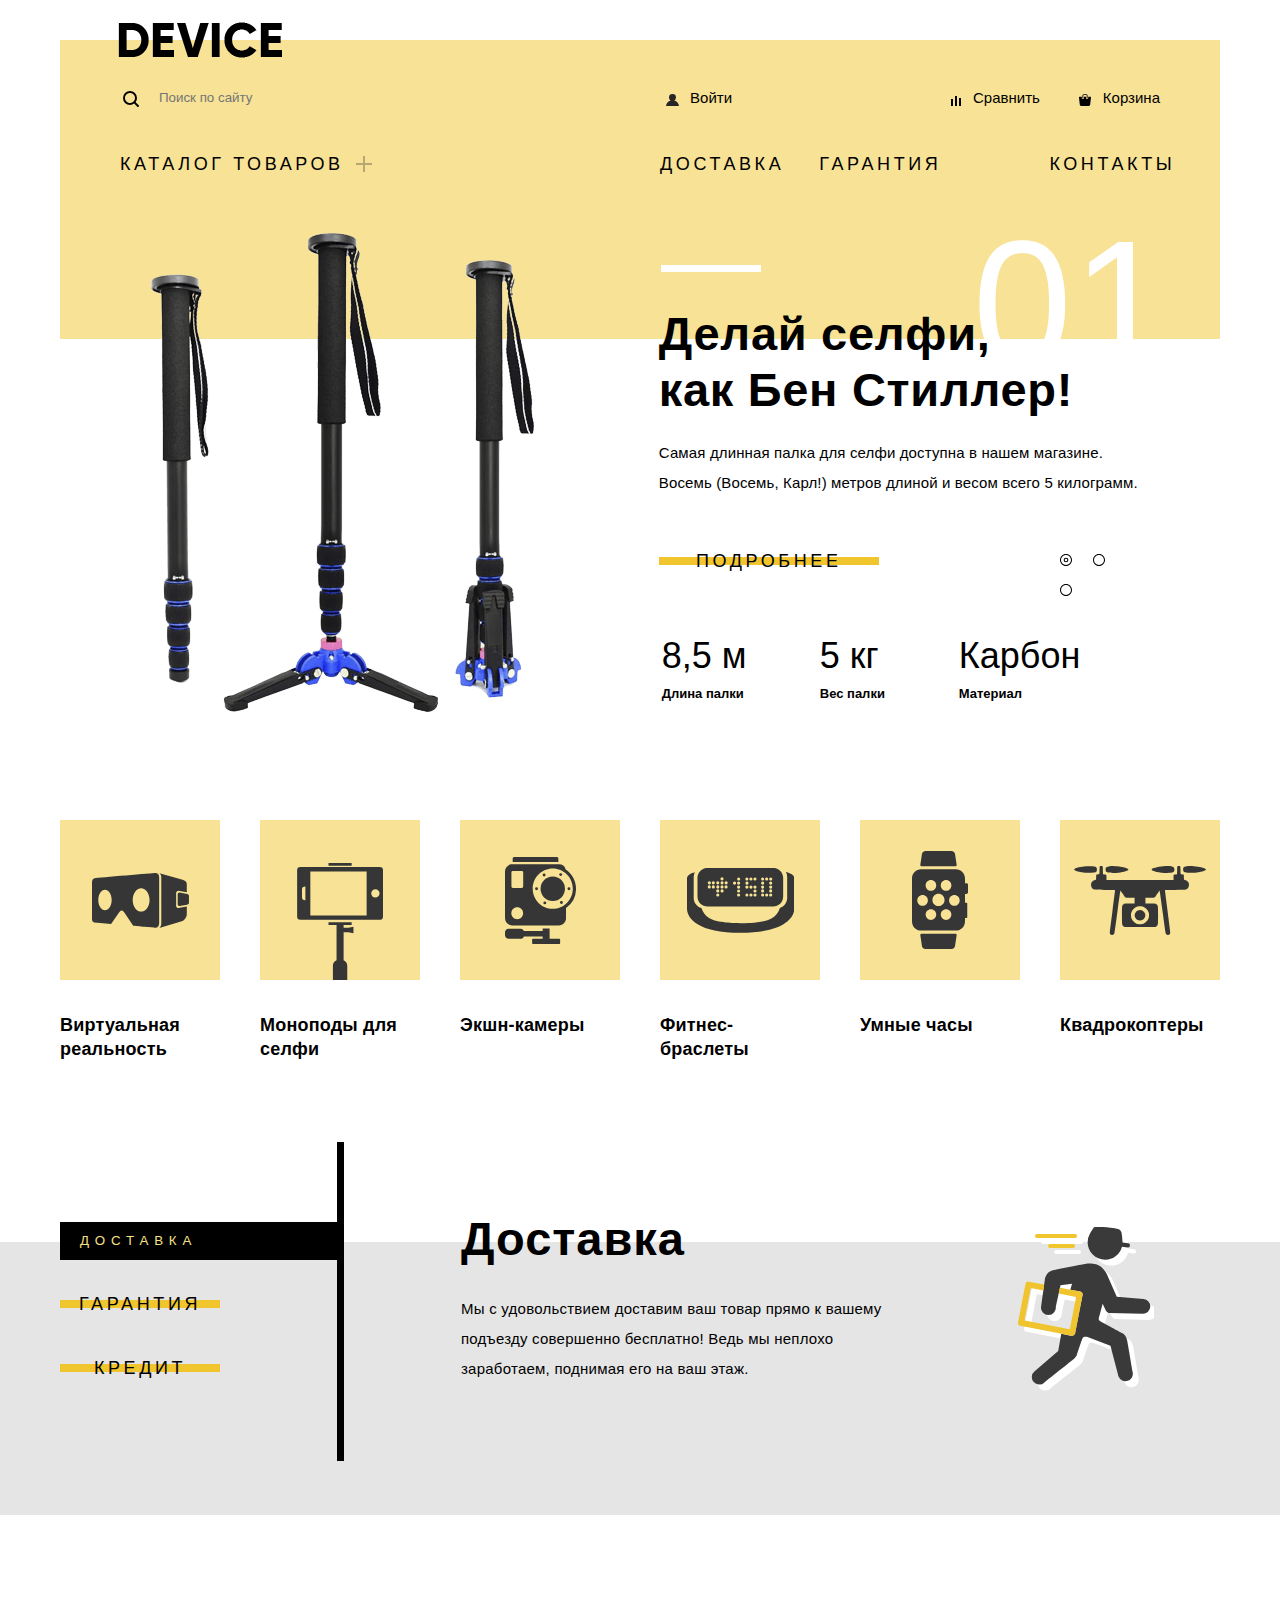
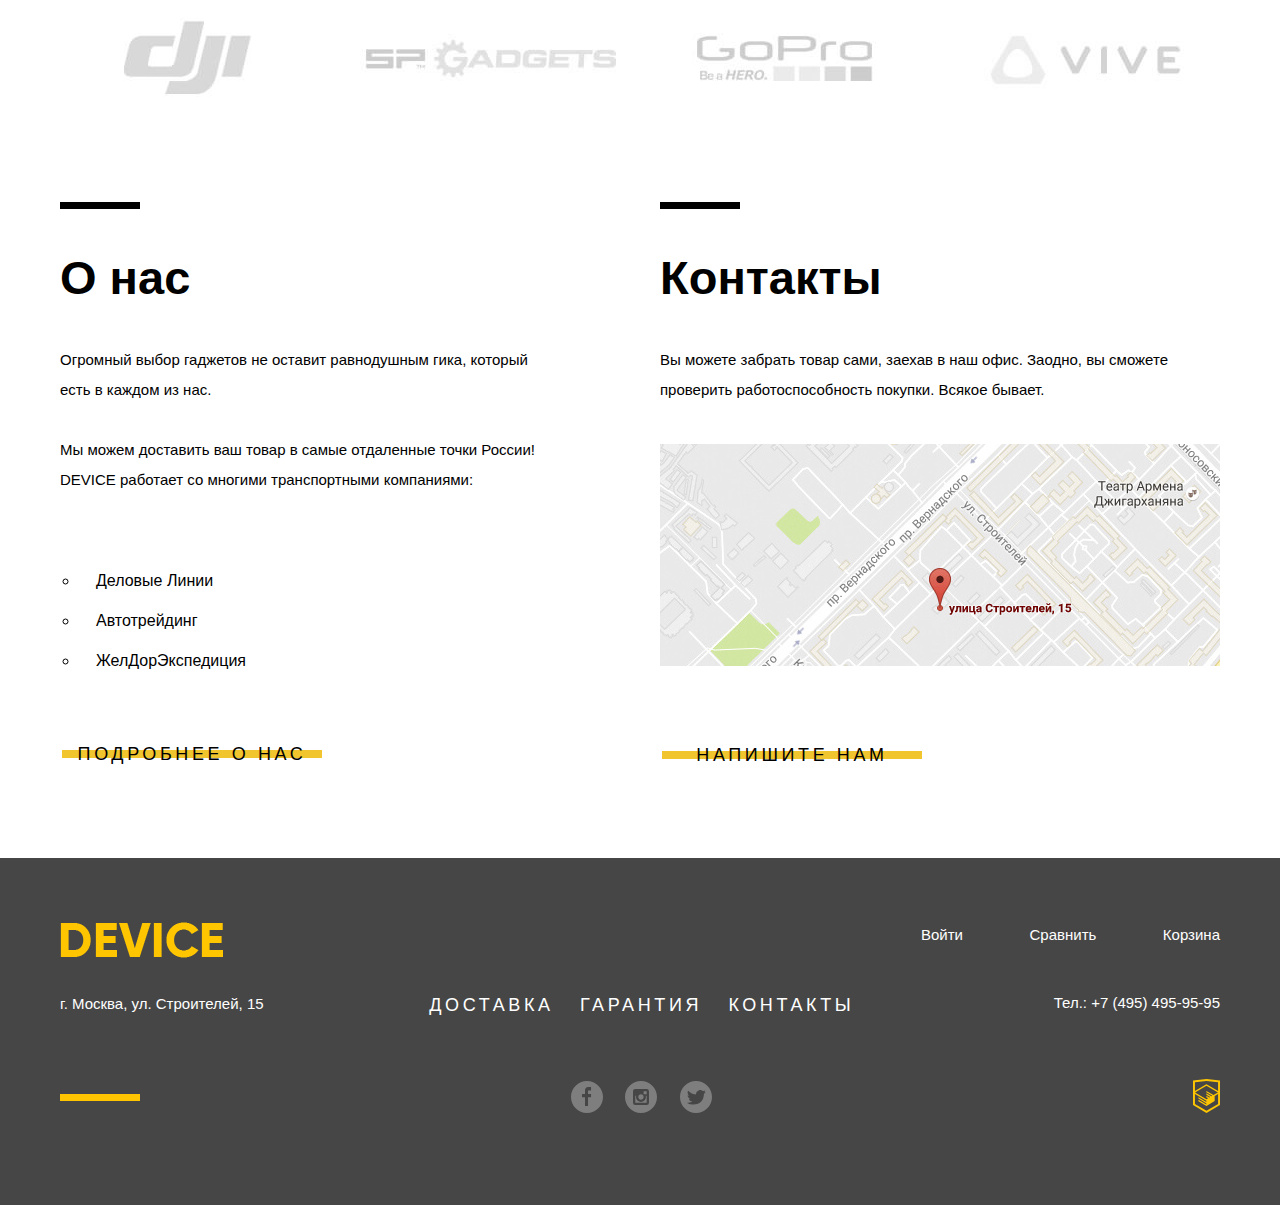
==== commit 559468df: "27" ====
--- a/index.html
+++ b/index.html
@@ -4,14 +4,14 @@
     <meta charset="utf-8">
     <title>Девайс</title>
     <link rel="stylesheet" href="css/normalize.css">
-    <link rel="stylesheet" href="css/style.css">
+    <link rel="stylesheet" href="css/style.min.css">
   </head>
   <body>
     <h1 class="visually-hidden">Интернет-магазин «Девайс»</h1>
     <header class="main-header container">
       <nav class="main-navigation">
         <h2 class="visually-hidden">Навигация по сайту</h2>
-        <img src="img/logo.svg" alt="logo «Device»" width="164" height="36">
+        <img src="img/logo.png" alt="logo «Device»" width="164" height="36">
         <ul class="user-menu">
           <li>
             <form action="https://echo.htmlacademy.ru" method="get">
@@ -51,7 +51,7 @@
             </ul>
           </li>
           <li>
-            <ul class="info-navifation">
+            <ul class="info-navigation">
               <li><a href="#">Доставка</a></li>
               <li><a href="#">Гарантия</a></li>
               <li><a href="#">Контакты</a></li>
@@ -205,9 +205,9 @@
         <div class="container">
           <div class="buttons-wrapper">
             <ul class="services-btn">
-              <li><button type="button" class="btn">Доставка</button></li>
-              <li><button type="button" class="btn">Гарантия</button></li>
-              <li><button type="button" class="btn">Кредит</button></li>
+              <li><button type="button" class="delivery-btn btn-acive">Доставка</button></li>
+              <li><button type="button" class="btn warranty-btn">Гарантия</button></li>
+              <li><button type="button" class="btn credit-btn">Кредит</button></li>
             </ul>
           </div>
           <ul class="services-wrapper"> 
@@ -275,15 +275,15 @@
             Вы можете забрать товар сами, заехав в наш офис. Заодно, вы 
             сможете проверить работоспособность покупки. Всякое бывает.
           </p>
-          <img src="img/map.jpg" alt="map" width="560" height="222" longdesc="#map-longdesc">
-          <button class="btn modal-btn">Напишите нам</button>
+          <img class="open-map" src="img/map.jpg" alt="map" width="560" height="222" longdesc="#map-longdesc">
+          <a href="#" class="btn modal-btn">Напишите нам</a>
         </section> 
       </div>
     </main>
     <footer class="main-footer">
       <div class="container">
         <div class="right">
-          <img src="img/logo-1.svg" alt="logo «DEVICE»">
+          <img src="img/logo-1.png" alt="logo «DEVICE»">
           <p id="map-longdesc">г. Москва, ул. Строителей, 15</p>
         </div>
         <div class="center">
@@ -293,9 +293,9 @@
             <li><a href="#">Контакты</a></li>
           </ul>
           <ul class="social">
-            <li><a class="social-button" href="#"><img src="img/fb.svg" alt="facebook"></a></li>
-            <li><a class="social-button" href="#"><img src="img/instagram.svg" alt="instagram"></a></li>
-            <li><a class="social-button" href="#"><img src="img/twitter.svg" alt="twitter"></a></li>
+            <li><a class="social-button" href="#" aria-label="Перейти на сайт в Фэйсбук"><img src="img/fb.svg" alt="facebook"></a></li>
+            <li><a class="social-button" href="#" aria-label="Перейти на сайт в Инстаграм"><img src="img/instagram.svg" alt="instagram"></a></li>
+            <li><a class="social-button" href="#" aria-label="Перейти на сайт в Твиттер"><img src="img/twitter.svg" alt="twitter"></a></li>
           </ul>
         </div>
         <div class="left">
@@ -305,16 +305,16 @@
             <li><a class="third-link" href="#">Корзина</a></li>
           </ul>
           <p>Тел.: +7 (495) 495-95-95</p>
-          <a class="academy" rel="noopener" href="https://htmlacademy.ru/intensive/htmlcss"  target="_blank">
+          <a class="academy" rel="noopener" href="https://htmlacademy.ru/intensive/htmlcss"  target="_blank" aria-label="Перейти на сайт HTML Academy">
             <span class="visually-hidden">HTML Academy</span>
           </a>
         </div>
       </div>
     </footer>
 
-    <section class="modal write-us ">
+    <section class="modal write-us">
       <h2 class="visually-hidden">Напишите нам</h2>
-      <form action="https://echo.htmlacademy.ru">
+      <form action="https://echo.htmlacademy.ru" class="modal-form">
         <p class="form-align">
           <label for="name">Ваше имя:</label>
           <input type="text" id="name" name="name" placeholder="Имя Фамилия">
@@ -327,19 +327,18 @@
           <label for="letter">Текст письма:</label>
           <textarea name="letter" id="letter" placeholder="В свободной форме"></textarea>
         </p>
-        <button class="btn" type="submit" method="post">Отправить</button>
+        <button class="btn" type="submit" formmethod="POST">Отправить</button>
       </form>
       <button class="modal-close" type="button">Закрыть</button>
     </section>
 
     <section class="modal map">
       <h2 class="visually-hidden">Мы находимся</h2>
-      <a href="https://yandex.ru/maps/213/moscow/?mode=search&ol=geo&ouri=ymapsbm1%3A%2F%2Fgeo%3Fll%3D37.530%252C55.687%26spn%3D0.001%252C0.001%26text%3D%25D0%25A0%25D0%25BE%25D1%2581%25D1%2581%25D0%25B8%25D1%258F%252C%2520%25D0%259C%25D0%25BE%25D1%2581%25D0%25BA%25D0%25B2%25D0%25B0%252C%2520%25D1%2583%25D0%25BB%25D0%25B8%25D1%2586%25D0%25B0%2520%25D0%25A1%25D1%2582%25D1%2580%25D0%25BE%25D0%25B8%25D1%2582%25D0%25B5%25D0%25BB%25D0%25B5%25D0%25B9%252C%252015%2520&ll=37.531875%2C55.686695&z=17" rel="noopener"
-      target="_blank">
-        <img src="img/map-big.jpg" alt="big map" longdesc="#map-longdesc">
-      </a>
+      <iframe src="https://yandex.ru/map-widget/v1/?um=constructor%3A782c530ccbfdea6fb31e38e3d739fc793bf380e4b14051437c9cfa8d21a11d04&amp;source=constructor"></iframe>
+      <p><img src="img/map.jpg" width="960px" height="559px" alt="г. Москва, ул. Строителей, 15"></p>
       <button class="modal-close" type="button">Закрыть</button>
     </section>
+    <script src="js/script.min.js"></script>
   </body>
 </html>
 
--- a/css/style.min.css
+++ b/css/style.min.css
@@ -0,0 +1 @@
+@font-face{font-family:'Gilroy ExtraBold';src:url(../fonts/gilroyextrabold.woff2) format('woff2'),url(../fonts/gilroyextrabold.woff) format('woff');font-weight:800;font-style:normal}@font-face{font-family:'Gilroy light';src:url(../fonts/gilroylight.woff2) format('woff2'),url(../fonts/gilroylight.woff) format('woff');font-weight:300;font-style:normal}@font-face{font-family:'Open Sans';src:url(../fonts/opensans.woff2) format('woff2'),url(../fonts/opensans.woff) format('woff');font-weight:400;font-style:normal}@font-face{font-family:'Open Sans Light';src:url(../fonts/opensanslight.woff2) format('woff2'),url(../fonts/opensanslight.woff) format('woff');font-weight:300;font-style:normal}body{margin:0;padding:0;font-family:'Open Sans Light',Arial,sans-serif;font-size:15px;line-height:30px;color:#000;background-color:#fff}.visually-hidden:not(:focus):not(:active),input[type="checkbox"].visually-hidden,input[type="radio"].visually-hidden{position:absolute;width:1px;height:1px;margin:-1px;border:0;padding:0;white-space:nowrap;-webkit-clip-path:inset(100%);clip-path:inset(100%);clip:rect(0 0 0 0);overflow:hidden}h1,h2,h3,a,button{font-family:'Gilroy ExtraBold',Arial,sans-serif;color:#000}a,button{text-decoration:none;cursor:pointer}.btn{font-size:18px;line-height:24px;text-transform:uppercase;text-align:center;padding-top:8px;padding-bottom:8px;position:relative;display:block;width:220px;border:none;background-color:transparent;overflow:hidden;-webkit-box-sizing:border-box;box-sizing:border-box;z-index:1;letter-spacing:3.6px;outline:none}.btn::before{content:'';height:8px;width:220px;background-color:#f0c52e;position:absolute;top:16px;right:0;z-index:-1;-webkit-transition:all 0.3s ease-in-out;-o-transition:all 0.3s ease-in-out;transition:all 0.3s ease-in-out}.btn:hover::before,.btn:focus::before{-webkit-transform:scale(7);-ms-transform:scale(7);-o-transform:scale(7);transform:scale(7)}.btn:active{color:rgba(0,0,0,.3)}.container{width:1160px;margin:0 auto}.main-header{position:relative;margin-top:40px;background-color:#f7e296}.main-navigation{width:1040px;margin:0 auto;padding-top:18px;padding-bottom:145px}.main-navigation img{position:absolute;top:-18px;left:58px}.user-menu{display:-webkit-box;display:-ms-flexbox;display:-webkit-flex;display:flex;-ms-flex-wrap:wrap;-webkit-flex-wrap:wrap;flex-wrap:wrap;-webkit-box-pack:justify;-ms-flex-pack:justify;-webkit-justify-content:space-between;justify-content:space-between;-webkit-box-align:center;-ms-flex-align:center;-webkit-align-items:center;align-items:center;list-style:none;padding:0}.user-links{display:-webkit-box;display:-ms-flexbox;display:-webkit-flex;display:flex;-webkit-box-pack:end;-ms-flex-pack:end;-webkit-justify-content:flex-end;justify-content:flex-end;list-style:none;padding:0}.third-link{margin-left:38px}.second-link{margin-left:216px}.user-menu form{position:relative;margin-top:1px}.search-input{border:none;border-bottom:2px solid transparent;background-color:transparent;height:49px;width:355px;padding-left:39px;outline:none}.user-menu form::before{content:'';position:absolute;width:16px;height:16px;background-image:url(../img/search.svg);top:17px;left:3px}.search-input:focus{border-bottom:2px solid black}.search-btn{font-family:'Open Sans Light',Arial,sans-serif;font-size:15px;line-height:30px;display:block;visibility:hidden;position:absolute;bottom:0;right:-85px;width:85px;height:49px;background-color:transparent;border:2px solid black}.search-btn:hover{background-color:#000;color:#fff}.search-btn:active{color:#747474}.search-input:focus + .search-btn,.search-input:active + .search-btn{visibility:visible}.user-links a{font-family:'Open Sans Light',Arial,sans-serif;font-weight:300;line-height:30px;position:relative;padding-left:25px}.user-links a::before{content:'';position:absolute;width:15px;height:15px;left:0;top:2px;background-repeat:no-repeat;background-position:bottom center}.first-link::before{background-image:url(../img/user.svg)}.second-link::before{background-image:url(../img/compare.svg)}.third-link::before{background-image:url(../img/cart.svg)}.user-menu a:hover,.site-navigation a:hover{opacity:.6}.user-menu a:active,.site-navigation a:active{opacity:.3}.site-navigation{position:relative;font-family:'Gilroy ExtraBold',Arial,sans-serif;font-size:18px;line-height:24px;text-transform:uppercase;letter-spacing:3.6px;margin-top:29px;display:-webkit-box;display:-ms-flexbox;display:-webkit-flex;display:flex;-webkit-box-pack:justify;-ms-flex-pack:justify;-webkit-justify-content:space-between;justify-content:space-between;list-style:none;padding:0}.sub-categories a{font-family:'Open Sans Light',Arial,sans-serif;font-size:15px;line-height:36px;text-transform:none;letter-spacing:normal}.hover-menu{position:relative;padding-right:28px}.hover-menu a{padding-bottom:25px}.hover-menu>a:before{content:'';position:absolute;width:16px;height:16px;background-image:url(../img/plus.svg);background-position:center;background-repeat:no-repeat;right:0;bottom:4px;opacity:.3}.info-navigation{display:-webkit-box;display:-ms-flexbox;display:-webkit-flex;display:flex;width:500px;-webkit-box-pack:justify;-ms-flex-pack:justify;-webkit-justify-content:space-between;justify-content:space-between;list-style:none}.info-navigation li:nth-of-type(3){margin-right:0;margin-left:108px}.info-navigation li:nth-of-type(2){margin-left:35px}.sub-categories{position:absolute;display:-webkit-box;display:-ms-flexbox;display:-webkit-flex;display:flex;-ms-flex-wrap:wrap;-webkit-flex-wrap:wrap;flex-wrap:wrap;width:1100px;left:-60px;padding-left:60px;padding-bottom:34px;padding-top:20px;background-color:#f7e296;visibility:hidden;z-index:1;list-style:none}.sub-categories ul{list-style:none;padding:0}.first-category{margin-right:63px}.second-category{margin-right:77px}.hover-menu:hover .sub-categories{visibility:visible}.inner-header .second-link{margin-left:62px}.inner-header .exit-link{padding-left:0;margin-left:23px}.inner-header .main-navigation{padding-bottom:32px}.slider{position:relative;margin-top:-110px}.sliders{display:-ms-flexbox;display:-webkit-box;display:-webkit-flex;display:flex;-ms-flex-pack:distribute;-webkit-justify-content:space-around;justify-content:space-around;min-height:576px}.first-slider{display:none}.second-slider{display:none}.third-slider{display:none}.slider-controls{position:absolute;width:95px;height:12px;bottom:247px;right:65px;z-index:1}.slider-controls label{display:inline-block;width:12px;height:12px;margin-right:17px;background-image:url(../img/slider-button-empty.svg);background-size:12px 12px;background-repeat:no-repeat;cursor:pointer}#btn-1:checked~.slider-controls label[for='btn-1'],#btn-2:checked~.slider-controls label[for='btn-2'],#btn-3:checked~.slider-controls label[for='btn-3']{background-image:url(../img/slider-button.svg)}#btn-1:checked~.first-slider,#btn-2:checked~.second-slider,#btn-3:checked~.third-slider{display:-ms-flexbox;display:-webkit-box;display:-webkit-flex;display:flex}.slider-title{font-size:47px;line-height:56px}.picture{margin-left:28px;margin-top:0}.description{position:relative;width:480px;margin-right:19px;margin-top:30px}.description::before{content:'';position:absolute;width:100px;height:7px;top:6px;left:2px;background-color:#fff;display:block}.description h3{letter-spacing:.7px;margin-bottom:20px;position:relative}.description p{letter-spacing:.14px;margin-bottom:43px}.second-slider .description{margin-right:11px}.second-slider .picture{margin-top:12px;margin-left:47px}.third-slider .picture{margin-top:63px;margin-left:10px}.third-slider .description{position:relative;width:505px;margin-right:35px}.slider-number{font-family:'Gilroy ExtraBold',Arial,sans-serif;font-size:179.2px;color:#fff;position:absolute;top:30px;right:-33px}.third-slider .slider-number{right:-5px}table{margin-top:48px}td{font-family:'Gilroy light',Arial,sans-serif;font-size:36px;line-height:48px;text-align:left;width:160px}td:nth-of-type(1){width:154px}td:nth-of-type(2){width:135px}th{font-size:13px;line-height:20px;text-align:left}.popular ul{display:-webkit-box;display:-ms-flexbox;display:-webkit-flex;display:flex;-webkit-box-pack:justify;-ms-flex-pack:justify;-webkit-justify-content:space-between;justify-content:space-between;margin-bottom:163px;list-style:none;padding:0}.popular li{width:160px;z-index:1}.img-container{display:-webkit-box;display:-ms-flexbox;display:-webkit-flex;display:flex;width:160px;height:160px;background-color:#f7e296;margin-bottom:33px;-webkit-box-pack:center;-ms-flex-pack:center;-webkit-justify-content:center;justify-content:center;-webkit-box-align:center;-ms-flex-align:center;-webkit-align-items:center;align-items:center}.monopod-align{-webkit-box-align:end;-ms-flex-align:end;-webkit-align-items:flex-end;align-items:flex-end}.popular-item h3{letter-spacing:.2px;font-size:18px;line-height:24px}.popular-item:hover .img-container{background-color:#f0c52e}.popular-item:active img,.popular-item:active h3{opacity:.3}.services{background-color:#e5e5e5;width:100%;margin-bottom:94px;padding-bottom:48px}.services .container{position:relative;display:-webkit-box;display:-ms-flexbox;display:-webkit-flex;display:flex}.services-btn{position:absolute;top:-35px;list-style:none;padding:0}.services-btn li{margin-bottom:24px}.services-btn .btn{width:160px;margin-right:124px}.services-btn .btn:active,.services-btn .btn:focus{width:278px;color:#f7e184;text-align:left;padding-left:20px}.services-btn .btn:active::before,.services-btn .btn:focus::before{background-color:#000}.btn-acive{width:278px;color:#f7e184;text-align:left;padding-left:20px;background-color:#000;letter-spacing:5.8px;text-transform:uppercase;padding-top:11px;padding-bottom:12px;border:0;outline:none}.buttons-wrapper::after{content:'';position:absolute;width:7px;height:319px;background-color:#000;display:block;top:-100px;left:277px}.services-wrapper{list-style:none;padding:0}.services-content{position:relative;margin-left:117px;width:710px;min-height:195px;background-repeat:no-repeat;background-position:right center;left:284px;bottom:54px}.services-text{width:430px;padding-top:12px}.services-content h2{font-size:47px;line-height:48px;margin-top:0;margin-bottom:31px;letter-spacing:1px}.services-content p{letter-spacing:.24px}.delivery{background-image:url(../img/delivery.svg);background-position:557px 24px}.warranty{display:none;background-image:url(../img/warranty.svg);background-position:542px 0}.credit{display:none;background-image:url(../img/credit.svg);background-position:533px 0}.visual{display:block}.logotypes{display:-webkit-box;display:-ms-flexbox;display:-webkit-flex;display:flex;-webkit-box-pack:justify;-ms-flex-pack:justify;-webkit-justify-content:space-between;justify-content:space-between;margin-bottom:106px}.logo{display:block;width:260px;height:100px}.logo:hover img{display:none}.first-logo:hover{background-image:url(../img/logo-1.jpg)}.second-logo:hover{background-image:url(../img/logo-2.jpg)}.third-logo:hover{background-image:url(../img/logo-3.jpg)}.fourth-logo:hover{background-image:url(../img/logo-4.jpg)}.about h2,.contact h2{font-size:47px;line-height:48px;margin-bottom:43px}.info-wrapper{display:-webkit-box;display:-ms-flexbox;display:-webkit-flex;display:flex;position:relative;-webkit-box-pack:justify;-ms-flex-pack:justify;-webkit-justify-content:space-between;justify-content:space-between;margin-bottom:83px}.info-wrapper h2:before{content:'';position:absolute;width:80px;height:7px;background-color:#000;top:-13px}.info-wrapper p{margin-bottom:30px}.about{width:475px}.about ul{list-style-type:circle;margin-left:19px;margin-top:66px;margin-bottom:53px;padding:0}.about li{font-family:'Gilroy ExtraBold',Arial,sans-serif;font-size:16px;line-height:40px;padding-left:17px}.info-wrapper .btn{margin-left:2px;width:260px}.info-wrapper .btn:before{width:260px}.contact{width:560px}.contact img{margin-top:9px;margin-bottom:59px;cursor:pointer}.exit-link{opacity:.3}.device-logo:hover{opacity:.6}.device-logo:active{opacity:.3}.main-subtitle{font-family:'Gilroy ExtraBold',Arial,sans-serif;font-size:47px}.header-subtitle{font-family:'Gilroy ExtraBold',Arial,sans-serif;font-size:16px;line-height:24px;text-transform:uppercase}.breadcrumbs-section{margin-bottom:41px}.breadcrumbs-section p{margin-left:59px;margin-top:45px;margin-bottom:27px;letter-spacing:.7px}.breadcrumbs{display:-webkit-box;display:-ms-flexbox;display:-webkit-flex;display:flex;-webkit-box-pack:start;-ms-flex-pack:start;-webkit-justify-content:flex-start;justify-content:flex-start;margin-left:59px;list-style:none;padding:0}.breadcrumbs a,.breadcrumbs-current{font-family:'Open Sans Light',Arial,sans-serif;font-size:14px;line-height:36px;opacity:.3}.breadcrumbs li:not(:nth-of-type(3)){position:relative;padding-right:21px;margin-right:19px}.breadcrumbs li::after{content:'';position:absolute;width:4px;height:7px;background-image:url(../img/nav-arrow.svg);background-position:right center;background-repeat:no-repeat;top:15px;right:0}.breadcrumbs a:hover{opacity:.6}.breadcrumbs a:active{opacity:.1}.catalog-header{display:-webkit-box;display:-ms-flexbox;display:-webkit-flex;display:flex}.filter-form h2{margin:0}.filter-form h2,.catalog-items h2{letter-spacing:3.4px}.sort-wrapper{position:absolute;display:-webkit-box;display:-ms-flexbox;display:-webkit-flex;display:flex;-webkit-box-align:center;-ms-flex-align:center;-webkit-align-items:center;align-items:center;-webkit-box-pack:justify;-ms-flex-pack:justify;-webkit-justify-content:space-between;justify-content:space-between;width:782px;top:-75px;left:50px}.items-list{display:-webkit-box;display:-ms-flexbox;display:-webkit-flex;-webkit-box-pack:justify;-ms-flex-pack:justify;-webkit-justify-content:space-between;justify-content:space-between;justify-content:space-between;flex-wrap:wrap}.sort-wrapper .sort{display:-webkit-box;display:-ms-flexbox;display:-webkit-flex;display:flex;-webkit-box-pack:justify;-ms-flex-pack:justify;-webkit-justify-content:space-between;justify-content:space-between;-webkit-box-align:center;-ms-flex-align:center;-webkit-align-items:center;align-items:center;width:490px;margin-left:22px;list-style:none;padding:0}.sort .current-sort{font-family:'Open Sans',Arial,sans-serif;font-size:14px;line-height:18px;margin-left:20px}.sort a{font-family:'Open Sans',Arial,sans-serif;font-size:14px;line-height:18px;opacity:.3}.sort a:hover{opacity:.6}.sort a:active,.current-sort{opacity:1}.sort-carets{display:-webkit-box;display:-ms-flexbox;display:-webkit-flex;display:flex;-webkit-box-pack:justify;-ms-flex-pack:justify;-webkit-justify-content:space-between;justify-content:space-between;width:44px;list-style:none;padding:0}.sort-carets a{opacity:.2}.sort-carets a:hover{opacity:.4}.sort-carets a:active{opacity:1}.catalog-wrapper{display:-webkit-box;display:-ms-flexbox;display:-webkit-flex;display:flex;-webkit-box-pack:justify;-ms-flex-pack:justify;-webkit-justify-content:space-between;justify-content:space-between}.filter-form{position:relative;display:-webkit-box;display:-ms-flexbox;display:-webkit-flex;display:flex;-webkit-box-pack:end;-ms-flex-pack:end;-webkit-justify-content:flex-end;justify-content:flex-end;width:-webkit-calc(100vw - ((100vw - 1160px) / 2));width:calc(100vw - ((100vw - 1160px) / 2));padding-right:70px;padding-left:-webkit-calc(((100vw - 1160px) / 2) + 60px);padding-left:calc(((100vw - 1160px) / 2) + 60px);background-color:#ebebeb;border-top:70px solid #dcdcdc;width:200px}.filter-form ul{list-style:none;padding:0}.filter-form .header-subtitle{height:70px;line-height:70px;margin-bottom:81px}.filter-form form{margin-top:-70px}.filter-form legend{font-family:'Gilroy ExtraBold',Arial,sans-serif;font-size:18px;line-height:24px;position:relative}.filter-form legend:before{content:'';position:absolute;top:-13px;width:200px;height:2px;background-color:#000}.filter-form fieldset{border:none;padding:0;margin:0 0 16px}.filter-form label{font-family:'Open Sans Light',Arial,sans-serif;font-size:14px;line-height:40px;position:relative;margin-left:40px;cursor:pointer;-webkit-user-select:none;-moz-user-select:none;-ms-user-select:none;user-select:none}.filter-form input:disabled~label{opacity:.4}.range{margin-top:35px;height:2px;background:-webkit-gradient(linear,left top,right top,color-stop(55%,#91c92f),color-stop(55%,#dbdbdb));background:-webkit-linear-gradient(left,#91c92f 55%,#dbdbdb 55%);background:-o-linear-gradient(left,#91c92f 55%,#dbdbdb 55%);background:linear-gradient(to right,#91c92f 55%,#dbdbdb 55%)}.range-button{position:relative}.range-button .min,.range-button .max{position:absolute;width:22px;height:24px;background-image:url(../img/filter-button.png);background-repeat:no-repeat;background-position:center;cursor:pointer}.range-button .min{top:-13px;left:-6px}.range-button .max{top:-13px;right:72px}.range-button .min:active,.range-button .max:active{background-image:url(../img/filter-button-active.png)}.diapason{font-family:'Gilroy light',Arial,sans-serif;font-size:14px;line-height:24px;opacity:.2;display:-webkit-box;display:-ms-flexbox;display:-webkit-flex;display:flex;margin-top:9px;margin-bottom:31px;list-style:none;padding:0}.diapason li:nth-of-type(1){margin-right:63px}.color{margin-bottom:18px}.color label:before,.additional-field label:before{content:'';position:absolute;left:-41px;background-repeat:no-repeat;background-position:center left}.color label:before{bottom:-1px;width:27px;height:23px;background-image:url(../img/checkbox-off.svg)}.color input:checked~label:before{background-image:url(../img/checkbox-on.svg)}.color ul{margin-top:18px;margin-bottom:25px}.additional-field label:before{bottom:-2px;width:25px;height:25px;background-image:url(../img/radio-off.svg)}.additional-field ul{margin-top:18px}.additional-field input:checked~label:before{background-image:url(../img/radio-on.svg)}.filter-form input:hover~label::before,.filter-form input:focus~label::before{opacity:.6}.filter-form label:active:before{opacity:1}.filter-form .btn{width:200px;margin-top:7px}.item-wrapper{position:relative;width:-webkit-calc((100vw - (330px + 830px) /2) + 830px);width:calc(((100% - 1160px) /2) + 830px);border-top:70px solid #ebebeb}.catalog-items{display:-webkit-box;display:-ms-flexbox;display:-webkit-flex;display:flex;-webkit-box-pack:justify;-ms-flex-pack:justify;-webkit-justify-content:space-between;justify-content:space-between;-ms-flex-wrap:wrap;-webkit-flex-wrap:wrap;flex-wrap:wrap;width:760px;padding-top:69px;padding-left:70px}.item{position:relative;width:360px;height:380px;background-repeat:no-repeat;background-position:center}.item-1{background-image:url(../img/item-1.jpg)}.item-2{background-image:url(../img/item-2.jpg)}.item-3{background-image:url(../img/item-3.jpg)}.item-4{background-image:url(../img/item-4.jpg)}.item-4:after{content:'NEW';font-family:'Gilroy ExtraBold',Arial,sans-serif;font-size:14px;line-height:24px;position:absolute;width:56px;height:40px;color:#dbdbdb;border:2px solid #dbdbdb;border-radius:50%;text-align:center;top:29px;right:27px;padding-top:16px}.item-description{display:-webkit-box;display:-ms-flexbox;display:-webkit-flex;display:flex;-webkit-box-pack:justify;-ms-flex-pack:justify;-webkit-justify-content:space-between;justify-content:space-between;list-style:none;padding:0}.item-description li:nth-of-type(1){width:260px}.item-description h3{font-family:'Gilroy ExtraBold',Arial,sans-serif;font-size:18px;line-height:24px;margin-top:17px;letter-spacing:.2px}.item-description p{font-family:'Open Sans Light',Arial,sans-serif;font-size:16px;line-height:24px;margin-top:17px;margin-bottom:55px}.button-wrapper{display:none;width:200px;margin:0 auto;padding-top:170px}.button-wrapper .btn{width:200px;margin-bottom:11px}.button-wrapper button{margin-left:auto;margin-right:auto}.button-wrapper::before{content:'';position:absolute;display:none;width:360px;height:380px;top:0;right:0;background-color:rgba(238,238,238,.7);z-index:1}.item:hover .button-wrapper::before,.item:focus .button-wrapper::before{display:block}.item:hover .button-wrapper,.item:hover .button-wrapper{display:block}.compare{font-family:'Open Sans',Arial,sans-serif;font-size:13px;line-height:20px;background-color:transparent;display:block;border:none;opacity:.5;position:relative;z-index:1}.compare:hover{opacity:1}.compare:active{opacity:.2}.catalog-nav{display:-webkit-box;display:-ms-flexbox;display:-webkit-flex;display:flex;-webkit-box-pack:justify;-ms-flex-pack:justify;-webkit-justify-content:space-between;justify-content:space-between;-webkit-box-align:center;-ms-flex-align:center;-webkit-align-items:center;align-items:center;width:760px;background-color:#ebebeb;margin-top:-11px;margin-bottom:77px;list-style:none;padding:0}.arrow-toggle a{display:block;letter-spacing:4.3px;padding:21px 25px 19px 30px}.toggle-numbers{display:-webkit-box;display:-ms-flexbox;display:-webkit-flex;display:flex;margin-left:9px;list-style:none;padding:0}.toggle-numbers li:not(:last-child){margin-right:31px}.catalog-nav a{text-transform:uppercase}.arrow-toggle a:hover{background-color:#d9d9d9}.arrow-toggle a:active{opacity:.3;background-color:#d9d9d9}.number-toggle a{opacity:.3}.number-toggle a:hover{opacity:.6}.number-toggle a:active{opacity:1}.current-toggle a{opacity:1}.main-footer{background-color:#464646}.main-footer .container{display:-webkit-box;display:-ms-flexbox;display:-webkit-flex;display:flex;-webkit-box-pack:justify;-ms-flex-pack:justify;-webkit-justify-content:space-between;justify-content:space-between;padding-top:64px;padding-bottom:67px}.right{position:relative}.right::after{content:'';position:absolute;bottom:37px;width:80px;height:7px;background-color:#ffc600}.right p{margin-top:21px}.center{margin-top:42px;margin-left:118px;width:425px}.footer-navigation{display:-webkit-box;display:-ms-flexbox;display:-webkit-flex;display:flex;-webkit-box-pack:justify;-ms-flex-pack:justify;-webkit-justify-content:space-between;justify-content:space-between}.social{display:-webkit-box;display:-ms-flexbox;display:-webkit-flex;display:flex;-webkit-box-pack:center;-ms-flex-pack:center;-webkit-justify-content:center;justify-content:center;margin-top:64px;list-style:none;padding:0}.social li:nth-of-type(2){margin-right:23px;margin-left:22px}.center a,.left a,footer p{color:#fff}.center a:hover,.left a:hover{opacity:.6}.center a:active,.left a:active{opacity:.3}.social-button img{opacity:.3}.social-button img:hover,.social-button img:focus{opacity:.6}.social-button img:active{opacity:.1}.left{position:relative;display:-webkit-box;display:-ms-flexbox;display:-webkit-flex;display:flex;-ms-flex-wrap:wrap;-webkit-flex-wrap:wrap;flex-wrap:wrap;width:318px;-webkit-box-orient:vertical;-webkit-box-direction:normal;-ms-flex-direction:column;-webkit-flex-direction:column;flex-direction:column;text-align:right}.footer-menu{-webkit-box-pack:justify;-ms-flex-pack:justify;-webkit-justify-content:space-between;justify-content:space-between;position:absolute;margin-top:0;width:324px;right:0;top:-2px}.footer-menu a{position:relative;padding-left:25px;margin:0}.footer-menu .first-link::before{background-image:url(../img/user-yellow.svg)}.footer-menu .second-link::before{background-image:url(../img/compare-yellow.svg)}.footer-menu .third-link::before{background-image:url(../img/cart-yellow.svg)}.footer-menu li{margin-top:0}.left p{margin-top:66px}.academy{position:absolute;width:27px;height:34px;background-image:url(../img/logo-html.svg);bottom:25px;right:0}.inner-footer .footer-menu{width:478px}.inner-footer .exit-link{padding-left:0;margin-left:-20px}.inner-footer .second-link{margin-right:0}.modal{position:fixed;width:960px;background-color:#fff;-webkit-box-shadow:0 5px 30px -10px #000;box-shadow:0 5px 30px -10px #000;padding:0;top:50%;left:50%;-webkit-box-sizing:content-box;box-sizing:content-box;z-index:1}.write-us{padding:94px 99px 77px 99px;margin-left:-480px;margin-top:-275px;-webkit-box-sizing:border-box;box-sizing:border-box;display:none}.modal-login{display:none}.modal-close{position:absolute;width:55px;height:55px;border-radius:50%;border:none;font-size:0;background-image:url(../img/modal-close.svg);opacity:.5;top:22px;right:22px;z-index:2}.modal input,.modal textarea{font-family:'Open Sans',Arial,sans-serif;font-weight:400;color:#464646;font-size:14px;line-height:18px;padding-left:20px;overflow:hidden}.modal label{font-family:'Gilroy ExtraBold',Arial,sans-serif;font-size:18px;line-height:24px}.write-us form{font-size:0}.write-us label{display:block;margin-bottom:6px}.write-us input{width:340px;height:50px}.write-us textarea{width:740px;height:137px;padding-top:20px;margin-top:0}.write-us p:nth-of-type(3){margin-top:32px}.write-us input,.write-us textarea{background-color:#f2f2f2;border:none;outline:none}.write-us input:hover,.write-us textarea:hover{background-color:#eaeaea}.write-us input:focus,.write-us textarea:focus{background-color:#fff;outline:3px solid #f7e296}.form-align{display:inline-block;vertical-align:top}.form-align:first-child{margin-right:40px}.write-us .btn{margin-top:24px;width:200px}.map{display:none;margin-left:-480px;margin-top:-280px;width:960px;height:559px}.map p{position:absolute;top:0;left:0;margin:0}.map iframe{position:relative;width:100%;height:100%;border:0;z-index:1}.map a{padding:0;margin:0}.modal-show{display:block;animation:bounce 0.6s}.modal-error{animation:shake 0.6s}@keyframes bounce{0%{transform:translateY(-2000px)}70%{transform:translateY(30px)}90%{transform:translateY(-10px)}100%{transform:translateY(0)}}@keyframes shake{0%,100%{transform:translateX(0)}10%,30%,50%,70%,90%{transform:translateX(-10px)}20%,40%,60%,80%{transform:translateX(10px)}}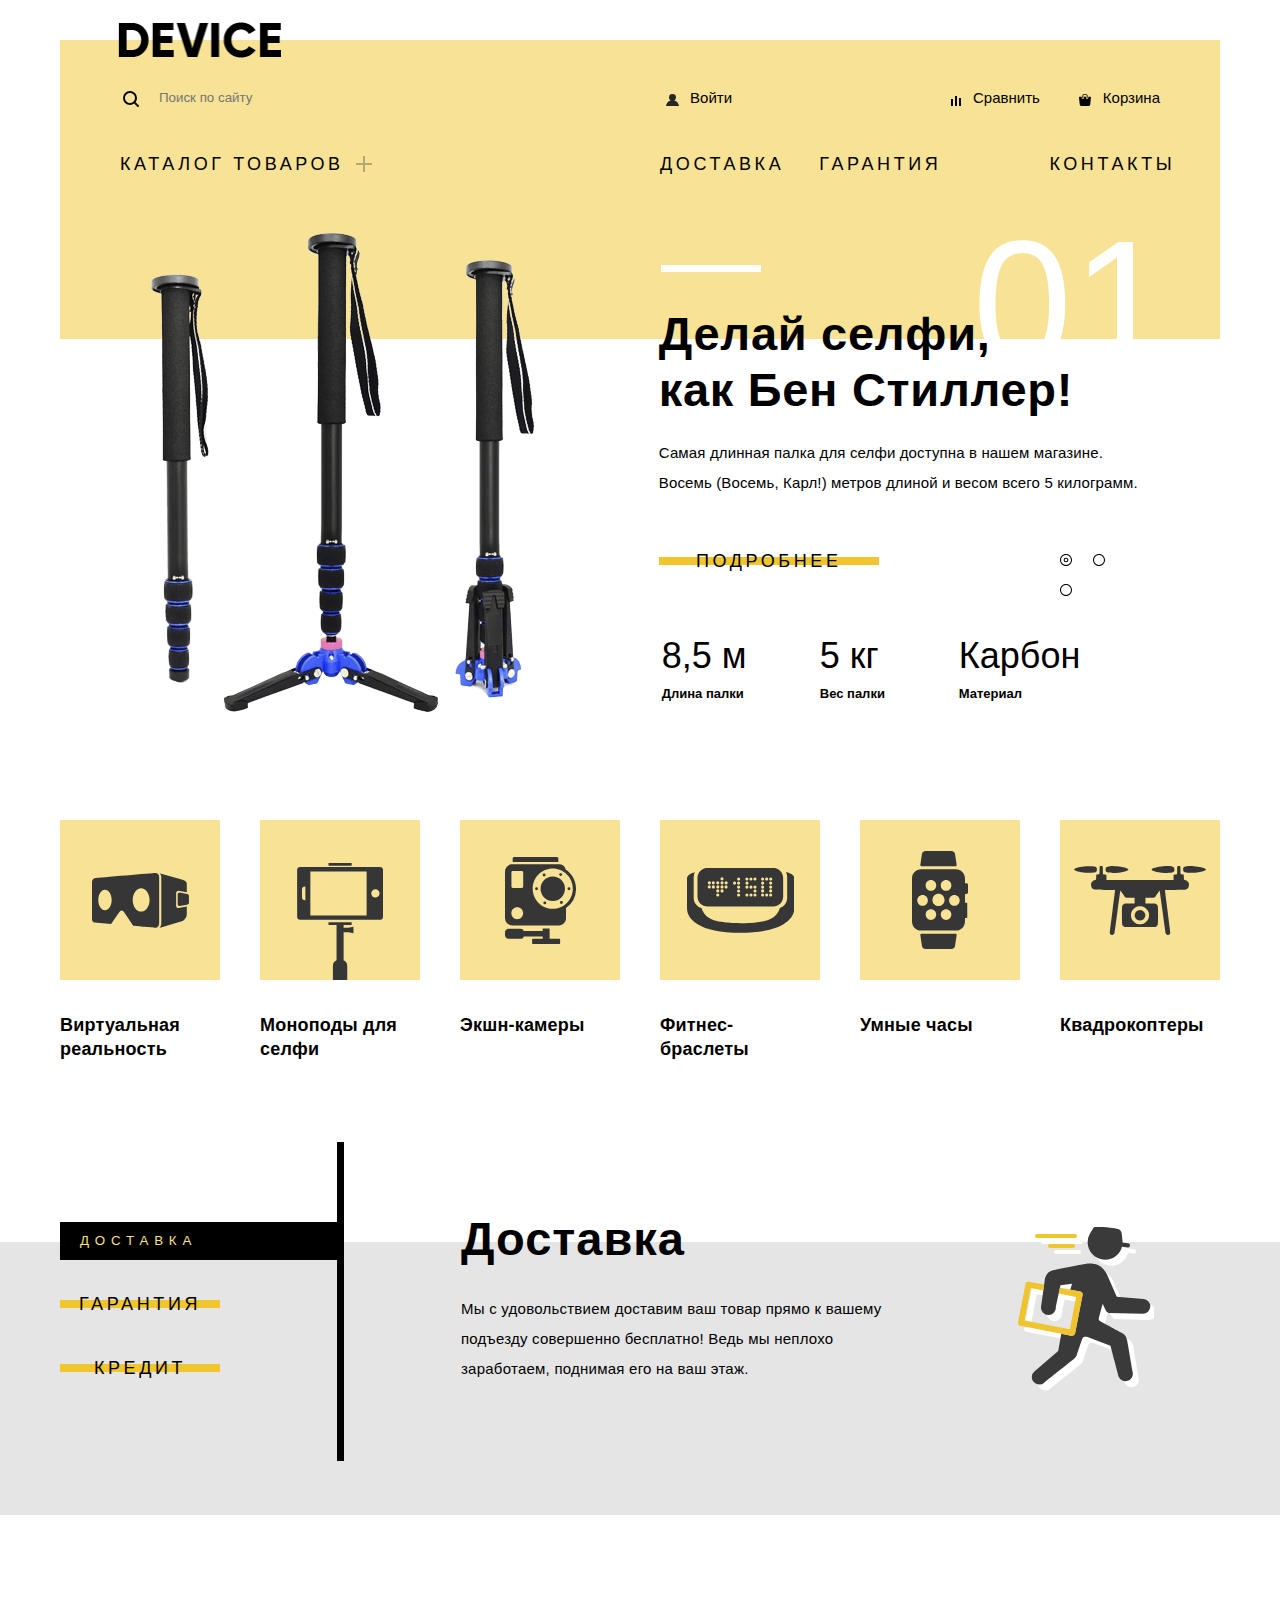
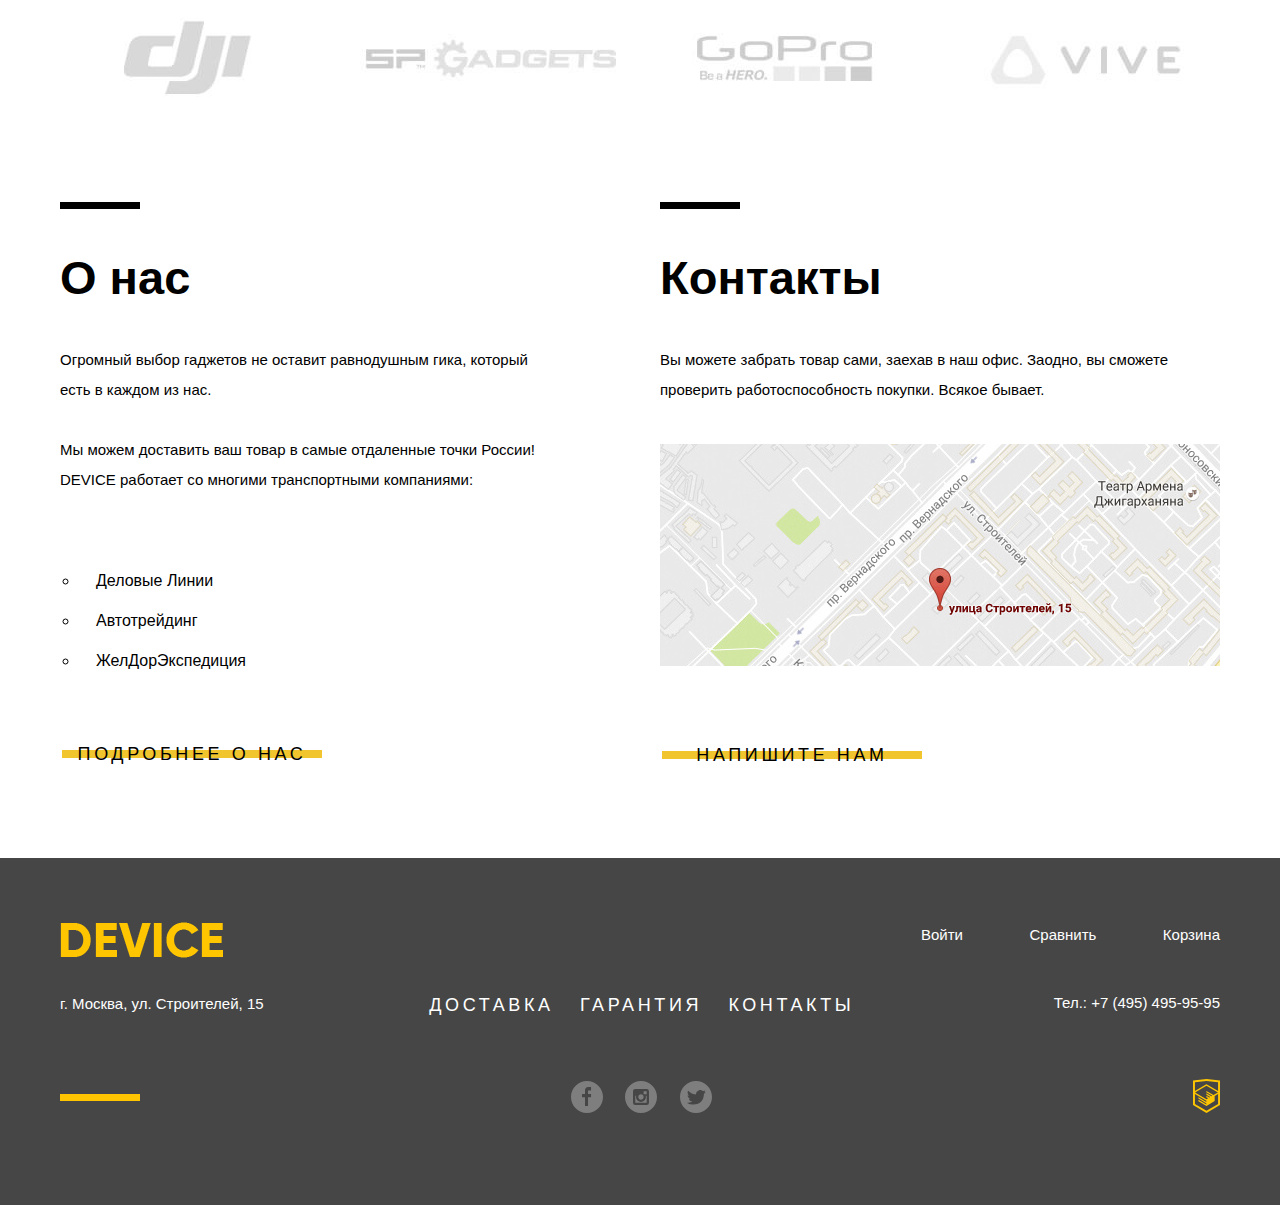
==== commit a34ed73d: "28" ====
--- a/index.html
+++ b/index.html
@@ -11,7 +11,7 @@
     <header class="main-header container">
       <nav class="main-navigation">
         <h2 class="visually-hidden">Навигация по сайту</h2>
-        <img src="img/logo.png" alt="logo «Device»" width="164" height="36">
+        <img src="img/logo.png" alt="logo «Device»" width="163" height="36">
         <ul class="user-menu">
           <li>
             <form action="https://echo.htmlacademy.ru" method="get">
@@ -246,10 +246,10 @@
       </section>
       <section class="logotypes container">
         <h2 class="visually-hidden">Наши партнеры</h2>
-        <a class="first-logo logo" href="#"><img src="img/logo-1-gray.jpg" alt="logo «DJI»"></a>
-        <a class="second-logo logo" href="#"><img src="img/logo-2-gray.jpg" alt="logo «SP GADGETS»"></a>
-        <a class="third-logo logo" href="#"><img src="img/logo-3-gray.jpg" alt="logo «GO PRO»"></a>
-        <a class="fourth-logo logo" href="#"><img src="img/logo-4-gray.jpg" alt="logo «VIVE»"></a>      
+        <a class="first-logo logo" href="#"><img src="img/logo-1-gray.jpg" alt="logo «DJI»" width="260" height="100"></a>
+        <a class="second-logo logo" href="#"><img src="img/logo-2-gray.jpg" alt="logo «SP GADGETS»" width="260" height="100"></a>
+        <a class="third-logo logo" href="#"><img src="img/logo-3-gray.jpg" alt="logo «GO PRO»" width="260" height="100"></a>
+        <a class="fourth-logo logo" href="#"><img src="img/logo-4-gray.jpg" alt="logo «VIVE»" width="260" height="100"></a>      
       </section>
       <div class="container info-wrapper">
         <section class="about">
@@ -283,7 +283,7 @@
     <footer class="main-footer">
       <div class="container">
         <div class="right">
-          <img src="img/logo-1.png" alt="logo «DEVICE»">
+          <img src="img/logo-1.png" alt="logo «DEVICE»" width="163" height="36">
           <p id="map-longdesc">г. Москва, ул. Строителей, 15</p>
         </div>
         <div class="center">
@@ -293,9 +293,9 @@
             <li><a href="#">Контакты</a></li>
           </ul>
           <ul class="social">
-            <li><a class="social-button" href="#" aria-label="Перейти на сайт в Фэйсбук"><img src="img/fb.svg" alt="facebook"></a></li>
-            <li><a class="social-button" href="#" aria-label="Перейти на сайт в Инстаграм"><img src="img/instagram.svg" alt="instagram"></a></li>
-            <li><a class="social-button" href="#" aria-label="Перейти на сайт в Твиттер"><img src="img/twitter.svg" alt="twitter"></a></li>
+            <li><a class="social-button" href="#" aria-label="Перейти на сайт в Фэйсбук"><img src="img/fb.svg" alt="facebook" width="32" height="32"></a></li>
+            <li><a class="social-button" href="#" aria-label="Перейти на сайт в Инстаграм"><img src="img/instagram.svg" alt="instagram" width="32" height="32"></a></li>
+            <li><a class="social-button" href="#" aria-label="Перейти на сайт в Твиттер"><img src="img/twitter.svg" alt="twitter" width="32" height="32"></a></li>
           </ul>
         </div>
         <div class="left">
@@ -335,7 +335,7 @@
     <section class="modal map">
       <h2 class="visually-hidden">Мы находимся</h2>
       <iframe src="https://yandex.ru/map-widget/v1/?um=constructor%3A782c530ccbfdea6fb31e38e3d739fc793bf380e4b14051437c9cfa8d21a11d04&amp;source=constructor"></iframe>
-      <p><img src="img/map.jpg" width="960px" height="559px" alt="г. Москва, ул. Строителей, 15"></p>
+      <p><img src="img/map.jpg" width="960" height="559" alt="г. Москва, ул. Строителей, 15"></p>
       <button class="modal-close" type="button">Закрыть</button>
     </section>
     <script src="js/script.min.js"></script>
